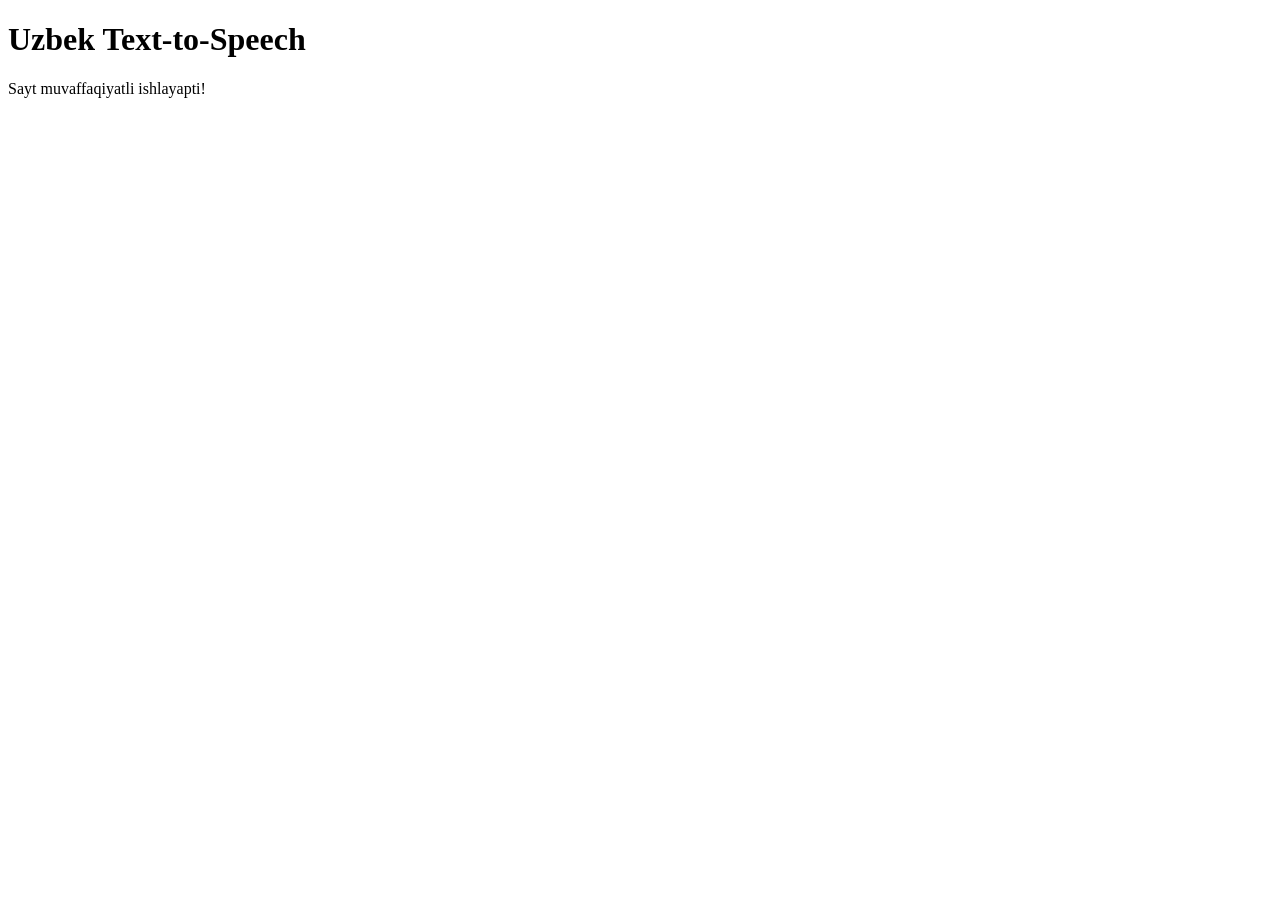
==== index.html @ 60634412 "Create index.html for Uzbek Text-to-Speech" ====
<!DOCTYPE html>
<html lang="uz">
<head>
  <meta charset="UTF-8">
  <meta name="viewport" content="width=device-width, initial-scale=1.0">
  <title>Uzbek TTS</title>
</head>
<body>
  <h1>Uzbek Text-to-Speech</h1>
  <p>Sayt muvaffaqiyatli ishlayapti!</p>
</body>
</html>
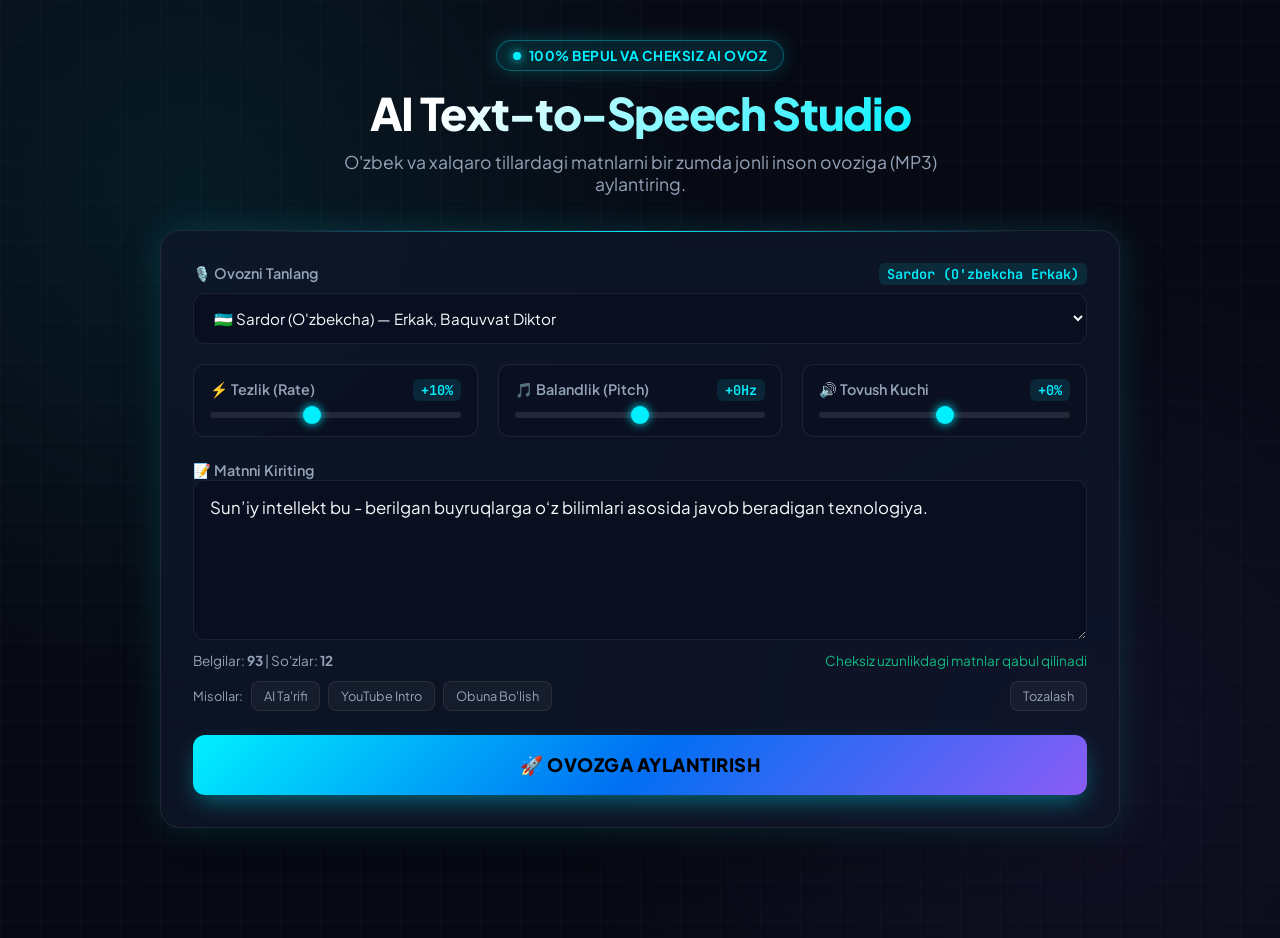
==== commit 6e973729: "Add files via upload" ====
--- a/index.html
+++ b/index.html
@@ -3,10 +3,773 @@
 <head>
   <meta charset="UTF-8">
   <meta name="viewport" content="width=device-width, initial-scale=1.0">
-  <title>Uzbek TTS</title>
+  <title>AI Ovoz Studio — Bepul va Cheksiz Text-to-Speech</title>
+  <link rel="preconnect" href="https://fonts.googleapis.com">
+  <link rel="preconnect" href="https://fonts.gstatic.com" crossorigin>
+  <link href="https://fonts.googleapis.com/css2?family=Plus+Jakarta+Sans:wght@400;500;600;700;800&family=JetBrains+Mono:wght@400;500;600&display=swap" rel="stylesheet">
+  
+  <style>
+    :root {
+      --bg-dark: #070913;
+      --bg-card: rgba(15, 23, 42, 0.75);
+      --bg-card-hover: rgba(30, 41, 59, 0.85);
+      --border-color: rgba(255, 255, 255, 0.08);
+      --border-glow: rgba(0, 240, 255, 0.35);
+      --primary-cyan: #00f0ff;
+      --primary-blue: #0070f3;
+      --accent-violet: #8b5cf6;
+      --accent-gold: #f59e0b;
+      --accent-emerald: #10b981;
+      --text-main: #f8fafc;
+      --text-muted: #94a3b8;
+      --radius-lg: 20px;
+      --radius-md: 12px;
+      --shadow-glow: 0 0 35px rgba(0, 240, 255, 0.15);
+    }
+
+    * {
+      box-sizing: border-box;
+      margin: 0;
+      padding: 0;
+      font-family: 'Plus Jakarta Sans', sans-serif;
+    }
+
+    body {
+      background-color: var(--bg-dark);
+      background-image: 
+        radial-gradient(circle at 15% 20%, rgba(0, 240, 255, 0.08) 0%, transparent 40%),
+        radial-gradient(circle at 85% 80%, rgba(139, 92, 246, 0.08) 0%, transparent 40%),
+        linear-gradient(rgba(255, 255, 255, 0.015) 1px, transparent 1px),
+        linear-gradient(90deg, rgba(255, 255, 255, 0.015) 1px, transparent 1px);
+      background-size: 100% 100%, 100% 100%, 40px 40px, 40px 40px;
+      color: var(--text-main);
+      min-height: 100vh;
+      display: flex;
+      flex-direction: column;
+      align-items: center;
+      padding: 40px 20px 80px;
+    }
+
+    .container {
+      width: 100%;
+      max-width: 960px;
+    }
+
+    /* Header */
+    header {
+      text-align: center;
+      margin-bottom: 35px;
+    }
+
+    .badge-unlimited {
+      display: inline-flex;
+      align-items: center;
+      gap: 8px;
+      padding: 6px 16px;
+      background: rgba(0, 240, 255, 0.1);
+      border: 1px solid rgba(0, 240, 255, 0.3);
+      border-radius: 50px;
+      color: var(--primary-cyan);
+      font-size: 0.85rem;
+      font-weight: 700;
+      letter-spacing: 0.5px;
+      text-transform: uppercase;
+      margin-bottom: 16px;
+      box-shadow: 0 0 20px rgba(0, 240, 255, 0.2);
+    }
+
+    .badge-unlimited span.pulse {
+      width: 8px;
+      height: 8px;
+      background: var(--primary-cyan);
+      border-radius: 50%;
+      box-shadow: 0 0 10px var(--primary-cyan);
+      animation: pulseAnim 1.5s infinite;
+    }
+
+    @keyframes pulseAnim {
+      0%, 100% { opacity: 1; transform: scale(1); }
+      50% { opacity: 0.4; transform: scale(0.8); }
+    }
+
+    h1 {
+      font-size: 2.8rem;
+      font-weight: 800;
+      letter-spacing: -0.03em;
+      line-height: 1.15;
+      margin-bottom: 12px;
+      background: linear-gradient(135deg, #ffffff 30%, var(--primary-cyan) 80%, var(--accent-violet) 100%);
+      -webkit-background-clip: text;
+      -webkit-text-fill-color: transparent;
+    }
+
+    p.subtitle {
+      color: var(--text-muted);
+      font-size: 1.1rem;
+      max-width: 620px;
+      margin: 0 auto;
+    }
+
+    /* Studio Card */
+    .studio-card {
+      background: var(--bg-card);
+      backdrop-filter: blur(20px);
+      -webkit-backdrop-filter: blur(20px);
+      border: 1px solid var(--border-color);
+      border-radius: var(--radius-lg);
+      padding: 32px;
+      box-shadow: var(--shadow-glow), 0 25px 50px -12px rgba(0, 0, 0, 0.5);
+      position: relative;
+      overflow: hidden;
+      margin-bottom: 30px;
+    }
+
+    .studio-card::before {
+      content: '';
+      position: absolute;
+      top: 0;
+      left: 10%;
+      right: 10%;
+      height: 1px;
+      background: linear-gradient(90deg, transparent, var(--primary-cyan), transparent);
+    }
+
+    /* Grid Layout */
+    .controls-grid {
+      display: grid;
+      grid-template-columns: repeat(auto-fit, minmax(280px, 1fr));
+      gap: 20px;
+      margin-bottom: 24px;
+    }
+
+    .form-group {
+      display: flex;
+      flex-direction: column;
+      gap: 8px;
+    }
+
+    label {
+      font-size: 0.9rem;
+      font-weight: 600;
+      color: var(--text-muted);
+      display: flex;
+      justify-content: space-between;
+      align-items: center;
+    }
+
+    label span.val-badge {
+      font-family: 'JetBrains Mono', monospace;
+      color: var(--primary-cyan);
+      font-size: 0.85rem;
+      background: rgba(0, 240, 255, 0.1);
+      padding: 2px 8px;
+      border-radius: 6px;
+    }
+
+    /* Select & Input */
+    select, textarea {
+      width: 100%;
+      background: rgba(10, 16, 32, 0.85);
+      border: 1px solid var(--border-color);
+      border-radius: var(--radius-md);
+      color: var(--text-main);
+      padding: 14px 16px;
+      font-size: 0.95rem;
+      outline: none;
+      transition: all 0.25s ease;
+    }
+
+    select:focus, textarea:focus {
+      border-color: var(--primary-cyan);
+      box-shadow: 0 0 15px rgba(0, 240, 255, 0.25);
+    }
+
+    select option {
+      background: #0f172a;
+      color: #fff;
+    }
+
+    /* Range Sliders */
+    .slider-container {
+      background: rgba(10, 16, 32, 0.6);
+      border: 1px solid var(--border-color);
+      border-radius: var(--radius-md);
+      padding: 14px 16px;
+    }
+
+    input[type="range"] {
+      -webkit-appearance: none;
+      width: 100%;
+      height: 6px;
+      background: rgba(255, 255, 255, 0.1);
+      border-radius: 3px;
+      outline: none;
+      margin: 10px 0 4px;
+    }
+
+    input[type="range"]::-webkit-slider-thumb {
+      -webkit-appearance: none;
+      appearance: none;
+      width: 18px;
+      height: 18px;
+      border-radius: 50%;
+      background: var(--primary-cyan);
+      cursor: pointer;
+      box-shadow: 0 0 10px var(--primary-cyan);
+      transition: transform 0.15s ease;
+    }
+
+    input[type="range"]::-webkit-slider-thumb:hover {
+      transform: scale(1.25);
+    }
+
+    /* Textarea Section */
+    .text-section {
+      margin-bottom: 24px;
+    }
+
+    textarea {
+      min-height: 160px;
+      resize: vertical;
+      line-height: 1.6;
+      font-size: 1.05rem;
+    }
+
+    .text-meta {
+      display: flex;
+      justify-content: space-between;
+      align-items: center;
+      margin-top: 8px;
+      font-size: 0.85rem;
+      color: var(--text-muted);
+    }
+
+    .templates-bar {
+      display: flex;
+      flex-wrap: wrap;
+      gap: 8px;
+      margin-top: 12px;
+    }
+
+    .tpl-btn {
+      background: rgba(255, 255, 255, 0.04);
+      border: 1px solid var(--border-color);
+      color: var(--text-muted);
+      border-radius: 8px;
+      padding: 6px 12px;
+      font-size: 0.8rem;
+      cursor: pointer;
+      transition: all 0.2s ease;
+    }
+
+    .tpl-btn:hover {
+      background: rgba(0, 240, 255, 0.1);
+      color: var(--primary-cyan);
+      border-color: rgba(0, 240, 255, 0.4);
+    }
+
+    /* Action Button */
+    .btn-generate {
+      width: 100%;
+      background: linear-gradient(135deg, var(--primary-cyan) 0%, var(--primary-blue) 50%, var(--accent-violet) 100%);
+      color: #000;
+      font-weight: 800;
+      font-size: 1.15rem;
+      letter-spacing: 0.5px;
+      padding: 18px;
+      border: none;
+      border-radius: var(--radius-md);
+      cursor: pointer;
+      display: flex;
+      justify-content: center;
+      align-items: center;
+      gap: 12px;
+      box-shadow: 0 10px 25px -5px rgba(0, 240, 255, 0.4);
+      transition: all 0.3s cubic-bezier(0.16, 1, 0.3, 1);
+    }
+
+    .btn-generate:hover {
+      transform: translateY(-2px);
+      box-shadow: 0 15px 35px -5px rgba(0, 240, 255, 0.6);
+      filter: brightness(1.1);
+    }
+
+    .btn-generate:disabled {
+      opacity: 0.6;
+      cursor: not-allowed;
+      transform: none;
+    }
+
+    .spinner {
+      width: 22px;
+      height: 22px;
+      border: 3px solid rgba(0, 0, 0, 0.2);
+      border-top-color: #000;
+      border-radius: 50%;
+      animation: spin 0.8s linear infinite;
+      display: none;
+    }
+
+    @keyframes spin {
+      to { transform: rotate(360deg); }
+    }
+
+    /* Result Audio Player */
+    .player-card {
+      display: none;
+      margin-top: 28px;
+      background: rgba(10, 16, 35, 0.95);
+      border: 1px solid var(--primary-cyan);
+      border-radius: var(--radius-md);
+      padding: 24px;
+      box-shadow: 0 0 30px rgba(0, 240, 255, 0.2);
+      animation: fadeIn 0.4s ease forwards;
+    }
+
+    @keyframes fadeIn {
+      from { opacity: 0; transform: translateY(10px); }
+      to { opacity: 1; transform: translateY(0); }
+    }
+
+    .player-header {
+      display: flex;
+      justify-content: space-between;
+      align-items: center;
+      margin-bottom: 16px;
+    }
+
+    .player-title {
+      font-weight: 700;
+      color: var(--primary-cyan);
+      display: flex;
+      align-items: center;
+      gap: 8px;
+    }
+
+    .wave-bars {
+      display: flex;
+      align-items: center;
+      gap: 3px;
+      height: 18px;
+    }
+
+    .wave-bars span {
+      width: 3px;
+      height: 100%;
+      background: var(--primary-cyan);
+      border-radius: 2px;
+      animation: wave 1s infinite ease-in-out alternate;
+    }
+
+    .wave-bars span:nth-child(2) { animation-delay: 0.2s; }
+    .wave-bars span:nth-child(3) { animation-delay: 0.4s; }
+    .wave-bars span:nth-child(4) { animation-delay: 0.6s; }
+
+    @keyframes wave {
+      0% { height: 20%; }
+      100% { height: 100%; }
+    }
+
+    audio {
+      width: 100%;
+      margin-bottom: 16px;
+      border-radius: 8px;
+    }
+
+    .player-actions {
+      display: flex;
+      gap: 12px;
+    }
+
+    .btn-download {
+      flex: 1;
+      background: rgba(0, 240, 255, 0.15);
+      color: var(--primary-cyan);
+      border: 1px solid var(--primary-cyan);
+      border-radius: 10px;
+      padding: 12px;
+      font-weight: 700;
+      font-size: 0.95rem;
+      cursor: pointer;
+      display: flex;
+      justify-content: center;
+      align-items: center;
+      gap: 8px;
+      text-decoration: none;
+      transition: all 0.2s ease;
+    }
+
+    .btn-download:hover {
+      background: var(--primary-cyan);
+      color: #000;
+      box-shadow: 0 0 20px rgba(0, 240, 255, 0.4);
+    }
+
+    /* History section */
+    .history-card {
+      margin-top: 30px;
+    }
+
+    .history-title {
+      font-size: 1.2rem;
+      font-weight: 700;
+      margin-bottom: 16px;
+      color: var(--text-main);
+      display: flex;
+      align-items: center;
+      gap: 8px;
+    }
+
+    .history-list {
+      display: flex;
+      flex-direction: column;
+      gap: 10px;
+    }
+
+    .history-item {
+      background: rgba(15, 23, 42, 0.6);
+      border: 1px solid var(--border-color);
+      border-radius: 10px;
+      padding: 12px 16px;
+      display: flex;
+      justify-content: space-between;
+      align-items: center;
+      font-size: 0.9rem;
+    }
+
+    .history-text {
+      max-width: 65%;
+      white-space: nowrap;
+      overflow: hidden;
+      text-overflow: ellipsis;
+      color: var(--text-muted);
+    }
+
+    .history-voice {
+      font-size: 0.8rem;
+      color: var(--primary-cyan);
+      font-family: 'JetBrains Mono', monospace;
+    }
+
+    /* Toast */
+    .toast {
+      position: fixed;
+      bottom: 24px;
+      right: 24px;
+      background: #1e293b;
+      color: #fff;
+      padding: 14px 20px;
+      border-radius: 10px;
+      border-left: 4px solid var(--primary-cyan);
+      box-shadow: 0 10px 30px rgba(0, 0, 0, 0.5);
+      font-size: 0.95rem;
+      display: none;
+      z-index: 9999;
+      animation: slideIn 0.3s ease;
+    }
+
+    @keyframes slideIn {
+      from { transform: translateX(100%); opacity: 0; }
+      to { transform: translateX(0); opacity: 1; }
+    }
+  </style>
 </head>
 <body>
-  <h1>Uzbek Text-to-Speech</h1>
-  <p>Sayt muvaffaqiyatli ishlayapti!</p>
+
+  <div class="container">
+    <header>
+      <div class="badge-unlimited">
+        <span class="pulse"></span> 100% Bepul va Cheksiz AI Ovoz
+      </div>
+      <h1>AI Text-to-Speech Studio</h1>
+      <p class="subtitle">O'zbek va xalqaro tillardagi matnlarni bir zumda jonli inson ovoziga (MP3) aylantiring.</p>
+    </header>
+
+    <main class="studio-card">
+      <div class="controls-grid">
+        <!-- Voice Selection -->
+        <div class="form-group" style="grid-column: 1 / -1;">
+          <label for="voiceSelect">
+            <span>🎙️ Ovozni Tanlang</span>
+            <span class="val-badge" id="voiceDesc">Sardor (O'zbekcha Erkak)</span>
+          </label>
+          <select id="voiceSelect">
+            <option value="uz-UZ-SardorNeural" selected>🇺🇿 Sardor (O'zbekcha) — Erkak, Baquvvat Diktor</option>
+            <option value="uz-UZ-MadinaNeural">🇺🇿 Madina (O'zbekcha) — Ayol, Muloyim va Tabiiy</option>
+            <option value="tr-TR-AhmetNeural">🇹🇷 Ahmet (Turkcha) — Erkak</option>
+            <option value="tr-TR-EmelNeural">🇹🇷 Emel (Turkcha) — Ayol</option>
+            <option value="ru-RU-DmitryNeural">🇷🇺 Dmitry (Ruscha) — Erkak Diktor</option>
+            <option value="ru-RU-SvetlanaNeural">🇷🇺 Svetlana (Ruscha) — Ayol</option>
+            <option value="en-US-GuyNeural">🇺🇸 Guy (Inglizcha US) — Erkak</option>
+            <option value="en-US-JennyNeural">🇺🇸 Jenny (Inglizcha US) — Ayol</option>
+            <option value="en-GB-RyanNeural">🇬🇧 Ryan (Inglizcha UK) — Erkak</option>
+            <option value="ar-SA-HamedNeural">🇸🇦 Hamed (Arabcha) — Erkak</option>
+          </select>
+        </div>
+
+        <!-- Speed Slider -->
+        <div class="form-group">
+          <div class="slider-container">
+            <label for="speedRange">
+              <span>⚡ Tezlik (Rate)</span>
+              <span class="val-badge" id="speedVal">+10%</span>
+            </label>
+            <input type="range" id="speedRange" min="-50" max="100" value="10" step="5">
+          </div>
+        </div>
+
+        <!-- Pitch Slider -->
+        <div class="form-group">
+          <div class="slider-container">
+            <label for="pitchRange">
+              <span>🎵 Balandlik (Pitch)</span>
+              <span class="val-badge" id="pitchVal">+0Hz</span>
+            </label>
+            <input type="range" id="pitchRange" min="-50" max="50" value="0" step="2">
+          </div>
+        </div>
+
+        <!-- Volume Slider -->
+        <div class="form-group">
+          <div class="slider-container">
+            <label for="volRange">
+              <span>🔊 Tovush Kuchi</span>
+              <span class="val-badge" id="volVal">+0%</span>
+            </label>
+            <input type="range" id="volRange" min="-50" max="50" value="0" step="5">
+          </div>
+        </div>
+      </div>
+
+      <!-- Text Input Section -->
+      <div class="text-section">
+        <label for="textInput">
+          <span>📝 Matnni Kiriting</span>
+        </label>
+        <textarea id="textInput" placeholder="Ovozga aylantirmoqchi bo'lgan matningizni bu yerga yozing yoki nusxalang..."></textarea>
+        
+        <div class="text-meta">
+          <span>Belgilar: <strong id="charCount">0</strong> | So'zlar: <strong id="wordCount">0</strong></span>
+          <span style="color: var(--accent-emerald);">Cheksiz uzunlikdagi matnlar qabul qilinadi</span>
+        </div>
+
+        <!-- Quick Templates -->
+        <div class="templates-bar">
+          <span style="font-size: 0.8rem; color: var(--text-muted); align-self: center;">Misollar:</span>
+          <button class="tpl-btn" data-text="Sun’iy intellekt bu - berilgan buyruqlarga o‘z bilimlari asosida javob beradigan zamonaviy texnologiya.">AI Ta'rifi</button>
+          <button class="tpl-btn" data-text="Assalomu alaykum! YouTube kanalimizga xush kelibsiz. Bugungi videoda eng qiziqarli yangiliklar bilan tanishamiz.">YouTube Intro</button>
+          <button class="tpl-btn" data-text="Agar video sizga yoqqan bo'lsa, layk bosing va yangi ma'lumotlar uchun kanalimizga obuna bo'lishni unutmang!">Obuna Bo'lish</button>
+          <button class="tpl-btn" id="btnClear" style="color: var(--text-muted); margin-left: auto;">Tozalash</button>
+        </div>
+      </div>
+
+      <!-- Generate Button -->
+      <button class="btn-generate" id="btnGenerate">
+        <span class="spinner" id="loadingSpinner"></span>
+        <span id="btnText">🚀 OVOZGA AYLANTIRISH</span>
+      </button>
+
+      <!-- Result Player Card -->
+      <div class="player-card" id="playerCard">
+        <div class="player-header">
+          <div class="player-title">
+            <span>🔊 Tayyor Ovoz Natijasi</span>
+            <div class="wave-bars">
+              <span></span><span></span><span></span><span></span>
+            </div>
+          </div>
+          <span id="audioSizeBadge" style="font-size: 0.85rem; color: var(--text-muted);">MP3 Audio</span>
+        </div>
+
+        <audio id="audioPlayer" controls></audio>
+
+        <div class="player-actions">
+          <a id="btnDownload" class="btn-download" download="ovoz_ai.mp3">
+            <span>💾 MP3 Faylni Yuklab Olish</span>
+          </a>
+        </div>
+      </div>
+    </main>
+
+    <!-- Recent History -->
+    <section class="history-card" id="historySection" style="display: none;">
+      <h3 class="history-title">🕒 Oxirgi Ovozlar Tarixi</h3>
+      <div class="history-list" id="historyList"></div>
+    </section>
+  </div>
+
+  <div class="toast" id="toast"></div>
+
+  <script>
+    // State Elements
+    const voiceSelect = document.getElementById('voiceSelect');
+    const speedRange = document.getElementById('speedRange');
+    const speedVal = document.getElementById('speedVal');
+    const pitchRange = document.getElementById('pitchRange');
+    const pitchVal = document.getElementById('pitchVal');
+    const volRange = document.getElementById('volRange');
+    const volVal = document.getElementById('volVal');
+    
+    const textInput = document.getElementById('textInput');
+    const charCount = document.getElementById('charCount');
+    const wordCount = document.getElementById('wordCount');
+    
+    const btnGenerate = document.getElementById('btnGenerate');
+    const btnText = document.getElementById('btnText');
+    const loadingSpinner = document.getElementById('loadingSpinner');
+    
+    const playerCard = document.getElementById('playerCard');
+    const audioPlayer = document.getElementById('audioPlayer');
+    const btnDownload = document.getElementById('btnDownload');
+    const audioSizeBadge = document.getElementById('audioSizeBadge');
+    
+    const historySection = document.getElementById('historySection');
+    const historyList = document.getElementById('historyList');
+    const toast = document.getElementById('toast');
+
+    // API Base URL (Relative for Flask server)
+    const API_BASE = window.location.origin.includes('http') ? '' : 'http://localhost:5000';
+
+    // Update Sliders Display
+    speedRange.addEventListener('input', (e) => {
+      const val = parseInt(e.target.value);
+      speedVal.textContent = (val >= 0 ? `+${val}` : val) + '%';
+    });
+
+    pitchRange.addEventListener('input', (e) => {
+      const val = parseInt(e.target.value);
+      pitchVal.textContent = (val >= 0 ? `+${val}` : val) + 'Hz';
+    });
+
+    volRange.addEventListener('input', (e) => {
+      const val = parseInt(e.target.value);
+      volVal.textContent = (val >= 0 ? `+${val}` : val) + '%';
+    });
+
+    // Character Counter
+    textInput.addEventListener('input', () => {
+      const txt = textInput.value;
+      charCount.textContent = txt.length;
+      wordCount.textContent = txt.trim() ? txt.trim().split(/\s+/).length : 0;
+    });
+
+    // Templates
+    document.querySelectorAll('.tpl-btn[data-text]').forEach(btn => {
+      btn.addEventListener('click', () => {
+        textInput.value = btn.getAttribute('data-text');
+        textInput.dispatchEvent(new Event('input'));
+        showToast('Namuna matn joylandi ✨');
+      });
+    });
+
+    document.getElementById('btnClear').addEventListener('click', () => {
+      textInput.value = '';
+      textInput.dispatchEvent(new Event('input'));
+      playerCard.style.display = 'none';
+    });
+
+    // Toast Alert
+    function showToast(msg) {
+      toast.textContent = msg;
+      toast.style.display = 'block';
+      setTimeout(() => {
+        toast.style.display = 'none';
+      }, 3500);
+    }
+
+    // Generate Audio
+    btnGenerate.addEventListener('click', async () => {
+      const text = textInput.value.trim();
+      if (!text) {
+        showToast('Iltimos, avval matn kiriting!');
+        textInput.focus();
+        return;
+      }
+
+      // UI Loading state
+      btnGenerate.disabled = true;
+      btnText.textContent = 'OVOZ YARATILMOQDA...';
+      loadingSpinner.style.display = 'block';
+
+      try {
+        const payload = {
+          text: text,
+          voice: voiceSelect.value,
+          rate: speedVal.textContent,
+          pitch: pitchVal.textContent,
+          volume: volVal.textContent
+        };
+
+        const response = await fetch(`${API_BASE}/api/tts`, {
+          method: 'POST',
+          headers: { 'Content-Type': 'application/json' },
+          body: JSON.stringify(payload)
+        });
+
+        if (!response.ok) {
+          const errData = await response.json();
+          throw new Error(errData.message || 'Xatolik yuz berdi');
+        }
+
+        const audioBlob = await response.blob();
+        const audioUrl = URL.createObjectURL(audioBlob);
+
+        // Update audio player
+        audioPlayer.src = audioUrl;
+        audioPlayer.play();
+
+        // Download link
+        const fileName = `ovoz_${voiceSelect.value.split('-')[2] || 'ai'}_${Date.now()}.mp3`;
+        btnDownload.href = audioUrl;
+        btnDownload.download = fileName;
+
+        const sizeKb = Math.round(audioBlob.size / 1024);
+        audioSizeBadge.textContent = `${sizeKb} KB • MP3`;
+
+        playerCard.style.display = 'block';
+        playerCard.scrollIntoView({ behavior: 'smooth', block: 'nearest' });
+
+        saveToHistory(text, voiceSelect.options[voiceSelect.selectedIndex].text, audioUrl, fileName);
+        showToast('Ovoz muvaffaqiyatli tayyorlandi! 🎉');
+      } catch (err) {
+        console.error(err);
+        showToast(`Xatolik: ${err.message}`);
+      } finally {
+        btnGenerate.disabled = false;
+        btnText.textContent = '🚀 OVOZGA AYLANTIRISH';
+        loadingSpinner.style.display = 'none';
+      }
+    });
+
+    // Save to Local History
+    let history = [];
+    function saveToHistory(text, voiceName, url, fileName) {
+      history.unshift({ text, voiceName, url, fileName, time: new Date().toLocaleTimeString() });
+      if (history.length > 5) history.pop();
+      renderHistory();
+    }
+
+    function renderHistory() {
+      if (history.length === 0) return;
+      historySection.style.display = 'block';
+      historyList.innerHTML = '';
+      history.forEach((item) => {
+        const div = document.createElement('div');
+        div.className = 'history-item';
+        div.innerHTML = `
+          <div class="history-text">"${item.text}"</div>
+          <div style="display:flex; align-items:center; gap:12px;">
+            <span class="history-voice">${item.time}</span>
+            <a href="${item.url}" download="${item.fileName}" style="color:var(--primary-cyan); text-decoration:none; font-weight:600;">📥 Yuklab olish</a>
+          </div>
+        `;
+        historyList.appendChild(div);
+      });
+    }
+
+    // Default template text
+    textInput.value = "Sun’iy intellekt bu - berilgan buyruqlarga o‘z bilimlari asosida javob beradigan texnologiya.";
+    textInput.dispatchEvent(new Event('input'));
+  </script>
 </body>
 </html>
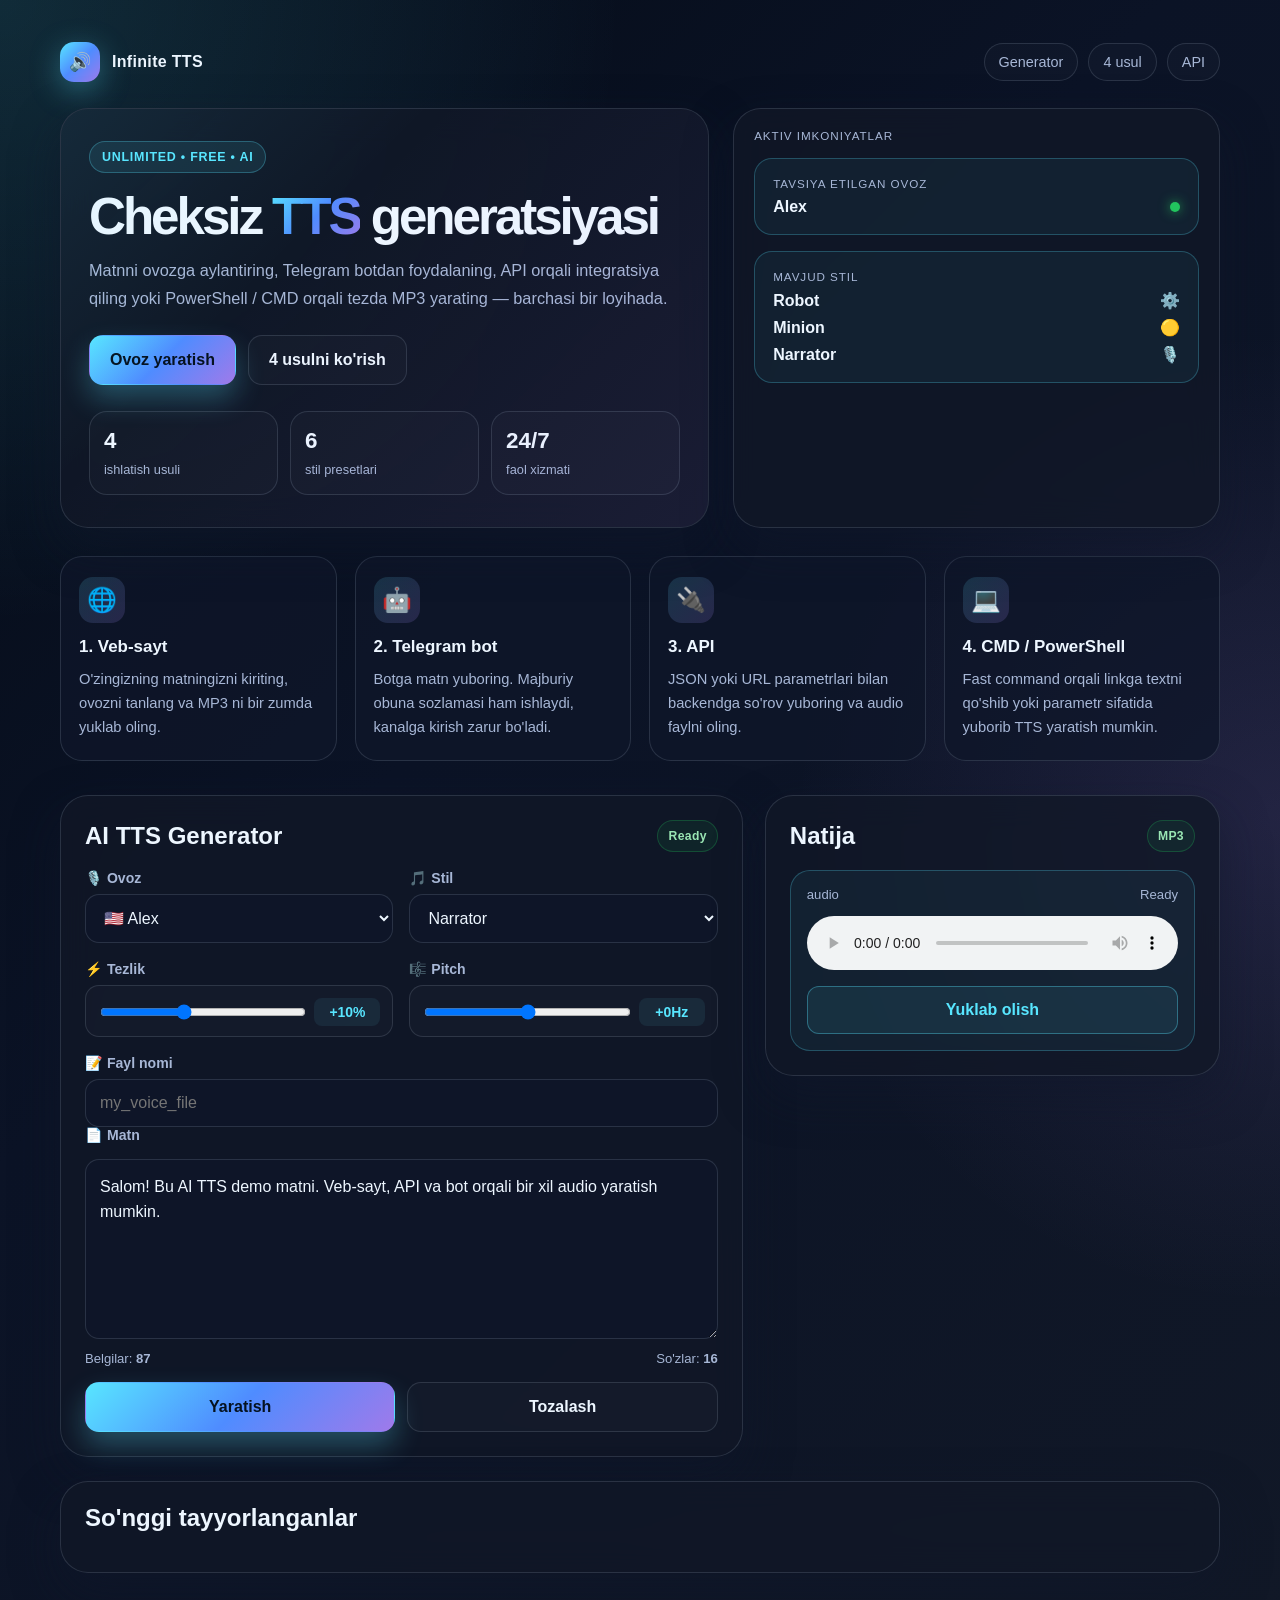
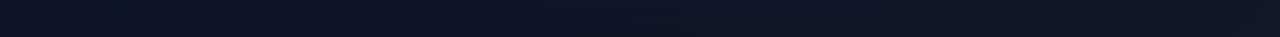
==== commit af89ae5f: "Modernize the site landing page for a premium mobile-friendly TTS experience and keep the four-use-c" ====
--- a/index.html
+++ b/index.html
@@ -1,775 +1,833 @@
 <!DOCTYPE html>
 <html lang="uz">
 <head>
-  <meta charset="UTF-8">
-  <meta name="viewport" content="width=device-width, initial-scale=1.0">
-  <title>AI Ovoz Studio — Bepul va Cheksiz Text-to-Speech</title>
-  <link rel="preconnect" href="https://fonts.googleapis.com">
-  <link rel="preconnect" href="https://fonts.gstatic.com" crossorigin>
-  <link href="https://fonts.googleapis.com/css2?family=Plus+Jakarta+Sans:wght@400;500;600;700;800&family=JetBrains+Mono:wght@400;500;600&display=swap" rel="stylesheet">
-  
+  <meta charset="UTF-8" />
+  <meta name="viewport" content="width=device-width, initial-scale=1.0" />
+  <title>Infinite AI TTS Studio</title>
   <style>
     :root {
-      --bg-dark: #070913;
-      --bg-card: rgba(15, 23, 42, 0.75);
-      --bg-card-hover: rgba(30, 41, 59, 0.85);
-      --border-color: rgba(255, 255, 255, 0.08);
-      --border-glow: rgba(0, 240, 255, 0.35);
-      --primary-cyan: #00f0ff;
-      --primary-blue: #0070f3;
-      --accent-violet: #8b5cf6;
-      --accent-gold: #f59e0b;
-      --accent-emerald: #10b981;
-      --text-main: #f8fafc;
-      --text-muted: #94a3b8;
-      --radius-lg: 20px;
-      --radius-md: 12px;
-      --shadow-glow: 0 0 35px rgba(0, 240, 255, 0.15);
-    }
-
-    * {
-      box-sizing: border-box;
+      --bg: #07111f;
+      --panel: rgba(17, 24, 39, 0.78);
+      --panel-strong: rgba(15, 23, 42, 0.92);
+      --panel-soft: rgba(148, 163, 184, 0.08);
+      --stroke: rgba(148, 163, 184, 0.2);
+      --text: #edf6ff;
+      --muted: #a7b7d6;
+      --cyan: #58e6ff;
+      --blue: #4f8cff;
+      --violet: #9f7aea;
+      --green: #22c55e;
+      --amber: #fbbf24;
+      --shadow: 0 20px 45px rgba(15, 23, 42, 0.52);
+    }
+
+    * { box-sizing: border-box; }
+    html { scroll-behavior: smooth; }
+    body {
       margin: 0;
-      padding: 0;
-      font-family: 'Plus Jakarta Sans', sans-serif;
-    }
-
-    body {
-      background-color: var(--bg-dark);
-      background-image: 
-        radial-gradient(circle at 15% 20%, rgba(0, 240, 255, 0.08) 0%, transparent 40%),
-        radial-gradient(circle at 85% 80%, rgba(139, 92, 246, 0.08) 0%, transparent 40%),
-        linear-gradient(rgba(255, 255, 255, 0.015) 1px, transparent 1px),
-        linear-gradient(90deg, rgba(255, 255, 255, 0.015) 1px, transparent 1px);
-      background-size: 100% 100%, 100% 100%, 40px 40px, 40px 40px;
-      color: var(--text-main);
+      font-family: Inter, Arial, sans-serif;
+      background:
+        radial-gradient(circle at top left, rgba(88, 230, 255, 0.15), transparent 30%),
+        radial-gradient(circle at right center, rgba(159, 122, 234, 0.14), transparent 32%),
+        linear-gradient(135deg, #040b16, #0b1326 40%, #111827 100%);
+      color: var(--text);
       min-height: 100vh;
-      display: flex;
-      flex-direction: column;
-      align-items: center;
-      padding: 40px 20px 80px;
-    }
+    }
+
+    a { color: inherit; text-decoration: none; }
+    button, select, textarea, input { font: inherit; }
 
     .container {
-      width: 100%;
-      max-width: 960px;
-    }
-
-    /* Header */
-    header {
-      text-align: center;
-      margin-bottom: 35px;
-    }
-
-    .badge-unlimited {
+      max-width: 1200px;
+      margin: 0 auto;
+      padding: 24px 20px 64px;
+    }
+
+    .topbar {
+      display: flex;
+      justify-content: space-between;
+      align-items: center;
+      gap: 16px;
+      padding: 18px 0 26px;
+    }
+
+    .brand {
       display: inline-flex;
       align-items: center;
-      gap: 8px;
-      padding: 6px 16px;
-      background: rgba(0, 240, 255, 0.1);
-      border: 1px solid rgba(0, 240, 255, 0.3);
-      border-radius: 50px;
-      color: var(--primary-cyan);
-      font-size: 0.85rem;
-      font-weight: 700;
-      letter-spacing: 0.5px;
-      text-transform: uppercase;
-      margin-bottom: 16px;
-      box-shadow: 0 0 20px rgba(0, 240, 255, 0.2);
-    }
-
-    .badge-unlimited span.pulse {
-      width: 8px;
-      height: 8px;
-      background: var(--primary-cyan);
-      border-radius: 50%;
-      box-shadow: 0 0 10px var(--primary-cyan);
-      animation: pulseAnim 1.5s infinite;
-    }
-
-    @keyframes pulseAnim {
-      0%, 100% { opacity: 1; transform: scale(1); }
-      50% { opacity: 0.4; transform: scale(0.8); }
-    }
-
-    h1 {
-      font-size: 2.8rem;
+      gap: 12px;
       font-weight: 800;
-      letter-spacing: -0.03em;
-      line-height: 1.15;
-      margin-bottom: 12px;
-      background: linear-gradient(135deg, #ffffff 30%, var(--primary-cyan) 80%, var(--accent-violet) 100%);
-      -webkit-background-clip: text;
-      -webkit-text-fill-color: transparent;
-    }
-
-    p.subtitle {
-      color: var(--text-muted);
-      font-size: 1.1rem;
-      max-width: 620px;
-      margin: 0 auto;
-    }
-
-    /* Studio Card */
-    .studio-card {
-      background: var(--bg-card);
-      backdrop-filter: blur(20px);
-      -webkit-backdrop-filter: blur(20px);
-      border: 1px solid var(--border-color);
-      border-radius: var(--radius-lg);
-      padding: 32px;
-      box-shadow: var(--shadow-glow), 0 25px 50px -12px rgba(0, 0, 0, 0.5);
+      letter-spacing: 0.02em;
+    }
+
+    .brand-mark {
+      width: 40px;
+      height: 40px;
+      border-radius: 14px;
+      background: linear-gradient(135deg, var(--cyan), var(--blue), var(--violet));
+      display: grid;
+      place-items: center;
+      box-shadow: 0 8px 30px rgba(88, 230, 255, 0.35);
+    }
+
+    .brand-mark::before {
+      content: "🔊";
+      font-size: 18px;
+    }
+
+    .nav {
+      display: flex;
+      gap: 10px;
+      flex-wrap: wrap;
+      justify-content: flex-end;
+    }
+
+    .nav a {
+      padding: 10px 14px;
+      border-radius: 999px;
+      border: 1px solid var(--stroke);
+      background: rgba(255,255,255,0.02);
+      color: var(--muted);
+      font-size: 0.9rem;
+    }
+
+    .hero {
+      display: grid;
+      grid-template-columns: 1.2fr 0.9fr;
+      gap: 24px;
+      align-items: stretch;
+      margin-bottom: 28px;
+    }
+
+    .hero-card, .panel {
+      background: var(--panel);
+      border: 1px solid var(--stroke);
+      border-radius: 28px;
+      box-shadow: var(--shadow);
+      backdrop-filter: blur(16px);
+      -webkit-backdrop-filter: blur(16px);
+    }
+
+    .hero-card {
+      padding: 32px 28px;
       position: relative;
       overflow: hidden;
-      margin-bottom: 30px;
-    }
-
-    .studio-card::before {
-      content: '';
+    }
+
+    .hero-card::before {
+      content: "";
       position: absolute;
-      top: 0;
-      left: 10%;
-      right: 10%;
-      height: 1px;
-      background: linear-gradient(90deg, transparent, var(--primary-cyan), transparent);
-    }
-
-    /* Grid Layout */
+      inset: 0;
+      background: linear-gradient(135deg, rgba(88, 230, 255, 0.08), transparent 35%, rgba(159, 122, 234, 0.08));
+      pointer-events: none;
+    }
+
+    .eyebrow {
+      display: inline-flex;
+      align-items: center;
+      gap: 8px;
+      background: rgba(88, 230, 255, 0.09);
+      border: 1px solid rgba(88, 230, 255, 0.28);
+      color: var(--cyan);
+      padding: 8px 12px;
+      border-radius: 999px;
+      font-weight: 700;
+      font-size: 0.78rem;
+      letter-spacing: 0.06em;
+      text-transform: uppercase;
+    }
+
+    h1 {
+      margin: 18px 0 14px;
+      font-size: clamp(2.3rem, 4vw, 4.5rem);
+      line-height: 1.02;
+      letter-spacing: -0.06em;
+      max-width: 620px;
+    }
+
+    h1 .gradient {
+      background: linear-gradient(135deg, var(--cyan), var(--blue), var(--violet));
+      -webkit-background-clip: text;
+      background-clip: text;
+      color: transparent;
+    }
+
+    .subtitle {
+      max-width: 620px;
+      font-size: 1.02rem;
+      line-height: 1.7;
+      color: var(--muted);
+      margin: 0 0 22px;
+    }
+
+    .cta-row {
+      display: flex;
+      flex-wrap: wrap;
+      gap: 12px;
+      margin-top: 18px;
+    }
+
+    .btn {
+      display: inline-flex;
+      align-items: center;
+      justify-content: center;
+      gap: 10px;
+      min-height: 50px;
+      padding: 0 20px;
+      border-radius: 14px;
+      border: 1px solid transparent;
+      font-weight: 700;
+      transition: transform 0.2s ease, box-shadow 0.2s ease;
+      cursor: pointer;
+    }
+
+    .btn:hover { transform: translateY(-1px); }
+
+    .btn.primary {
+      background: linear-gradient(135deg, var(--cyan), var(--blue), var(--violet));
+      color: #051220;
+      box-shadow: 0 14px 28px rgba(88, 230, 255, 0.28);
+    }
+
+    .btn.secondary {
+      background: rgba(255,255,255,0.02);
+      color: var(--text);
+      border-color: var(--stroke);
+    }
+
+    .stats {
+      display: grid;
+      grid-template-columns: repeat(3, minmax(120px, 1fr));
+      gap: 12px;
+      margin-top: 26px;
+    }
+
+    .stat {
+      background: rgba(255,255,255,0.02);
+      border: 1px solid var(--stroke);
+      border-radius: 18px;
+      padding: 16px 14px;
+    }
+
+    .stat strong {
+      display: block;
+      font-size: 1.4rem;
+      margin-bottom: 6px;
+    }
+
+    .stat span {
+      color: var(--muted);
+      font-size: 0.8rem;
+    }
+
+    .side-panel {
+      padding: 20px;
+      display: flex;
+      flex-direction: column;
+      gap: 16px;
+    }
+
+    .mini-label {
+      color: var(--muted);
+      font-size: 0.73rem;
+      letter-spacing: 0.08em;
+      text-transform: uppercase;
+    }
+
+    .voice-preview {
+      background: rgba(88, 230, 255, 0.05);
+      border: 1px solid rgba(88, 230, 255, 0.25);
+      border-radius: 18px;
+      padding: 18px;
+    }
+
+    .voice-row {
+      display: flex;
+      justify-content: space-between;
+      align-items: center;
+      gap: 12px;
+      margin-top: 8px;
+      color: var(--text);
+      font-weight: 600;
+    }
+
+    .dot {
+      width: 10px;
+      height: 10px;
+      background: var(--green);
+      border-radius: 50%;
+      box-shadow: 0 0 12px rgba(34, 197, 94, 0.8);
+    }
+
+    .usage-grid {
+      display: grid;
+      grid-template-columns: repeat(4, minmax(200px, 1fr));
+      gap: 18px;
+      margin: 12px 0 34px;
+    }
+
+    .usage-card {
+      background: rgba(15, 23, 42, 0.78);
+      border: 1px solid var(--stroke);
+      border-radius: 22px;
+      padding: 20px 18px;
+      min-height: 180px;
+    }
+
+    .usage-icon {
+      width: 46px;
+      height: 46px;
+      display: grid;
+      place-items: center;
+      border-radius: 14px;
+      background: linear-gradient(135deg, rgba(88, 230, 255, 0.15), rgba(159, 122, 234, 0.18));
+      font-size: 1.5rem;
+      margin-bottom: 14px;
+    }
+
+    .usage-card h3 {
+      margin: 0 0 10px;
+      font-size: 1.06rem;
+    }
+
+    .usage-card p {
+      margin: 0;
+      line-height: 1.65;
+      color: var(--muted);
+      font-size: 0.92rem;
+    }
+
+    .generator-shell {
+      display: grid;
+      grid-template-columns: 1.2fr 0.8fr;
+      gap: 22px;
+      align-items: start;
+    }
+
+    .generator-panel {
+      padding: 24px;
+    }
+
+    .panel-title {
+      display: flex;
+      justify-content: space-between;
+      align-items: center;
+      gap: 12px;
+      margin-bottom: 18px;
+    }
+
+    .panel-title h2 {
+      margin: 0;
+      font-size: 1.5rem;
+    }
+
+    .pill {
+      border-radius: 999px;
+      border: 1px solid rgba(34, 197, 94, 0.25);
+      background: rgba(34, 197, 94, 0.08);
+      color: #9ae6b4;
+      padding: 8px 10px;
+      font-size: 0.76rem;
+      font-weight: 700;
+      letter-spacing: 0.03em;
+    }
+
     .controls-grid {
       display: grid;
-      grid-template-columns: repeat(auto-fit, minmax(280px, 1fr));
-      gap: 20px;
-      margin-bottom: 24px;
-    }
-
-    .form-group {
+      grid-template-columns: repeat(2, minmax(200px, 1fr));
+      gap: 16px;
+      margin-bottom: 18px;
+    }
+
+    .field {
       display: flex;
       flex-direction: column;
       gap: 8px;
     }
 
-    label {
-      font-size: 0.9rem;
+    .field label {
+      color: var(--muted);
+      font-size: 0.88rem;
       font-weight: 600;
-      color: var(--text-muted);
-      display: flex;
-      justify-content: space-between;
-      align-items: center;
-    }
-
-    label span.val-badge {
-      font-family: 'JetBrains Mono', monospace;
-      color: var(--primary-cyan);
-      font-size: 0.85rem;
-      background: rgba(0, 240, 255, 0.1);
-      padding: 2px 8px;
-      border-radius: 6px;
-    }
-
-    /* Select & Input */
-    select, textarea {
+    }
+
+    select, textarea, input {
       width: 100%;
-      background: rgba(10, 16, 32, 0.85);
-      border: 1px solid var(--border-color);
-      border-radius: var(--radius-md);
-      color: var(--text-main);
-      padding: 14px 16px;
-      font-size: 0.95rem;
+      background: rgba(15, 23, 42, 0.9);
+      color: var(--text);
+      border: 1px solid var(--stroke);
+      border-radius: 14px;
+      padding: 14px 14px;
       outline: none;
-      transition: all 0.25s ease;
-    }
-
-    select:focus, textarea:focus {
-      border-color: var(--primary-cyan);
-      box-shadow: 0 0 15px rgba(0, 240, 255, 0.25);
-    }
-
-    select option {
-      background: #0f172a;
-      color: #fff;
-    }
-
-    /* Range Sliders */
-    .slider-container {
-      background: rgba(10, 16, 32, 0.6);
-      border: 1px solid var(--border-color);
-      border-radius: var(--radius-md);
-      padding: 14px 16px;
-    }
-
-    input[type="range"] {
-      -webkit-appearance: none;
-      width: 100%;
-      height: 6px;
-      background: rgba(255, 255, 255, 0.1);
-      border-radius: 3px;
-      outline: none;
-      margin: 10px 0 4px;
-    }
-
-    input[type="range"]::-webkit-slider-thumb {
-      -webkit-appearance: none;
-      appearance: none;
-      width: 18px;
-      height: 18px;
-      border-radius: 50%;
-      background: var(--primary-cyan);
-      cursor: pointer;
-      box-shadow: 0 0 10px var(--primary-cyan);
-      transition: transform 0.15s ease;
-    }
-
-    input[type="range"]::-webkit-slider-thumb:hover {
-      transform: scale(1.25);
-    }
-
-    /* Textarea Section */
-    .text-section {
-      margin-bottom: 24px;
+      transition: border-color 0.2s ease, box-shadow 0.2s ease;
     }
 
     textarea {
-      min-height: 160px;
+      min-height: 180px;
       resize: vertical;
       line-height: 1.6;
-      font-size: 1.05rem;
-    }
-
-    .text-meta {
+      margin: 8px 0 10px;
+    }
+
+    select:focus, textarea:focus, input:focus {
+      border-color: rgba(88, 230, 255, 0.6);
+      box-shadow: 0 0 0 3px rgba(88, 230, 255, 0.12);
+    }
+
+    .meta-row {
       display: flex;
       justify-content: space-between;
-      align-items: center;
-      margin-top: 8px;
-      font-size: 0.85rem;
-      color: var(--text-muted);
-    }
-
-    .templates-bar {
-      display: flex;
+      gap: 14px;
+      color: var(--muted);
+      font-size: 0.82rem;
+      margin: 2px 0 14px;
+    }
+
+    .slider-wrap {
+      display: grid;
+      grid-template-columns: 1fr auto;
+      gap: 10px;
+      align-items: center;
+      background: rgba(255,255,255,0.02);
+      border: 1px solid var(--stroke);
+      border-radius: 14px;
+      padding: 12px 12px 10px;
+    }
+
+    .slider-wrap input[type="range"] {
+      width: 100%;
+      background: transparent;
+      padding: 0;
+      border: none;
+    }
+
+    .slider-value {
+      min-width: 66px;
+      text-align: center;
+      font-weight: 700;
+      color: var(--cyan);
+      font-size: 0.87rem;
+      border-radius: 8px;
+      padding: 6px 8px;
+      background: rgba(88, 230, 255, 0.08);
+    }
+
+    .action-row {
+      display: flex;
+      gap: 12px;
+      margin-top: 16px;
       flex-wrap: wrap;
-      gap: 8px;
-      margin-top: 12px;
-    }
-
-    .tpl-btn {
-      background: rgba(255, 255, 255, 0.04);
-      border: 1px solid var(--border-color);
-      color: var(--text-muted);
-      border-radius: 8px;
-      padding: 6px 12px;
-      font-size: 0.8rem;
-      cursor: pointer;
-      transition: all 0.2s ease;
-    }
-
-    .tpl-btn:hover {
-      background: rgba(0, 240, 255, 0.1);
-      color: var(--primary-cyan);
-      border-color: rgba(0, 240, 255, 0.4);
-    }
-
-    /* Action Button */
-    .btn-generate {
-      width: 100%;
-      background: linear-gradient(135deg, var(--primary-cyan) 0%, var(--primary-blue) 50%, var(--accent-violet) 100%);
-      color: #000;
-      font-weight: 800;
-      font-size: 1.15rem;
-      letter-spacing: 0.5px;
-      padding: 18px;
-      border: none;
-      border-radius: var(--radius-md);
-      cursor: pointer;
-      display: flex;
-      justify-content: center;
-      align-items: center;
-      gap: 12px;
-      box-shadow: 0 10px 25px -5px rgba(0, 240, 255, 0.4);
-      transition: all 0.3s cubic-bezier(0.16, 1, 0.3, 1);
-    }
-
-    .btn-generate:hover {
-      transform: translateY(-2px);
-      box-shadow: 0 15px 35px -5px rgba(0, 240, 255, 0.6);
-      filter: brightness(1.1);
-    }
-
-    .btn-generate:disabled {
-      opacity: 0.6;
-      cursor: not-allowed;
-      transform: none;
-    }
-
-    .spinner {
-      width: 22px;
-      height: 22px;
-      border: 3px solid rgba(0, 0, 0, 0.2);
-      border-top-color: #000;
-      border-radius: 50%;
-      animation: spin 0.8s linear infinite;
-      display: none;
-    }
-
-    @keyframes spin {
-      to { transform: rotate(360deg); }
-    }
-
-    /* Result Audio Player */
-    .player-card {
-      display: none;
-      margin-top: 28px;
-      background: rgba(10, 16, 35, 0.95);
-      border: 1px solid var(--primary-cyan);
-      border-radius: var(--radius-md);
+    }
+
+    .action-row .btn {
+      flex: 1;
+      min-width: 180px;
+    }
+
+    .result-panel {
       padding: 24px;
-      box-shadow: 0 0 30px rgba(0, 240, 255, 0.2);
-      animation: fadeIn 0.4s ease forwards;
-    }
-
-    @keyframes fadeIn {
-      from { opacity: 0; transform: translateY(10px); }
-      to { opacity: 1; transform: translateY(0); }
-    }
-
-    .player-header {
+    }
+
+    .audio-card {
+      background: rgba(88, 230, 255, 0.05);
+      border: 1px solid rgba(88, 230, 255, 0.25);
+      border-radius: 20px;
+      padding: 16px;
+      margin-top: 18px;
+    }
+
+    .audio-name {
       display: flex;
       justify-content: space-between;
       align-items: center;
-      margin-bottom: 16px;
-    }
-
-    .player-title {
-      font-weight: 700;
-      color: var(--primary-cyan);
-      display: flex;
-      align-items: center;
-      gap: 8px;
-    }
-
-    .wave-bars {
-      display: flex;
-      align-items: center;
-      gap: 3px;
-      height: 18px;
-    }
-
-    .wave-bars span {
-      width: 3px;
-      height: 100%;
-      background: var(--primary-cyan);
-      border-radius: 2px;
-      animation: wave 1s infinite ease-in-out alternate;
-    }
-
-    .wave-bars span:nth-child(2) { animation-delay: 0.2s; }
-    .wave-bars span:nth-child(3) { animation-delay: 0.4s; }
-    .wave-bars span:nth-child(4) { animation-delay: 0.6s; }
-
-    @keyframes wave {
-      0% { height: 20%; }
-      100% { height: 100%; }
+      color: var(--muted);
+      font-size: 0.82rem;
+      margin-bottom: 14px;
     }
 
     audio {
       width: 100%;
-      margin-bottom: 16px;
-      border-radius: 8px;
-    }
-
-    .player-actions {
-      display: flex;
+      margin-bottom: 12px;
+    }
+
+    .download-link {
+      display: inline-flex;
+      align-items: center;
+      justify-content: center;
+      width: 100%;
+      min-height: 48px;
+      border: 1px solid rgba(88, 230, 255, 0.35);
+      border-radius: 12px;
+      background: rgba(88, 230, 255, 0.08);
+      color: var(--cyan);
+      font-weight: 700;
+    }
+
+    .history {
+      margin-top: 24px;
+      padding: 22px 24px;
+    }
+
+    .history-list {
+      display: grid;
       gap: 12px;
-    }
-
-    .btn-download {
-      flex: 1;
-      background: rgba(0, 240, 255, 0.15);
-      color: var(--primary-cyan);
-      border: 1px solid var(--primary-cyan);
-      border-radius: 10px;
-      padding: 12px;
-      font-weight: 700;
-      font-size: 0.95rem;
-      cursor: pointer;
-      display: flex;
-      justify-content: center;
-      align-items: center;
-      gap: 8px;
-      text-decoration: none;
-      transition: all 0.2s ease;
-    }
-
-    .btn-download:hover {
-      background: var(--primary-cyan);
-      color: #000;
-      box-shadow: 0 0 20px rgba(0, 240, 255, 0.4);
-    }
-
-    /* History section */
-    .history-card {
-      margin-top: 30px;
-    }
-
-    .history-title {
-      font-size: 1.2rem;
-      font-weight: 700;
-      margin-bottom: 16px;
-      color: var(--text-main);
-      display: flex;
-      align-items: center;
-      gap: 8px;
-    }
-
-    .history-list {
-      display: flex;
-      flex-direction: column;
+      margin-top: 18px;
+    }
+
+    .history-item {
+      display: flex;
+      justify-content: space-between;
+      align-items: center;
       gap: 10px;
-    }
-
-    .history-item {
-      background: rgba(15, 23, 42, 0.6);
-      border: 1px solid var(--border-color);
-      border-radius: 10px;
-      padding: 12px 16px;
-      display: flex;
-      justify-content: space-between;
-      align-items: center;
-      font-size: 0.9rem;
+      padding: 12px 14px;
+      background: rgba(255,255,255,0.02);
+      border: 1px solid var(--stroke);
+      border-radius: 12px;
+      color: var(--muted);
     }
 
     .history-text {
-      max-width: 65%;
       white-space: nowrap;
       overflow: hidden;
       text-overflow: ellipsis;
-      color: var(--text-muted);
-    }
-
-    .history-voice {
-      font-size: 0.8rem;
-      color: var(--primary-cyan);
-      font-family: 'JetBrains Mono', monospace;
-    }
-
-    /* Toast */
+      max-width: 60%;
+    }
+
     .toast {
       position: fixed;
-      bottom: 24px;
-      right: 24px;
-      background: #1e293b;
-      color: #fff;
-      padding: 14px 20px;
-      border-radius: 10px;
-      border-left: 4px solid var(--primary-cyan);
-      box-shadow: 0 10px 30px rgba(0, 0, 0, 0.5);
-      font-size: 0.95rem;
+      right: 20px;
+      bottom: 20px;
+      background: #0d1728;
+      border: 1px solid var(--stroke);
+      color: var(--text);
+      padding: 12px 16px;
+      border-radius: 12px;
+      box-shadow: var(--shadow);
       display: none;
-      z-index: 9999;
-      animation: slideIn 0.3s ease;
-    }
-
-    @keyframes slideIn {
-      from { transform: translateX(100%); opacity: 0; }
-      to { transform: translateX(0); opacity: 1; }
+      z-index: 50;
+    }
+
+    @media (max-width: 980px) {
+      .hero, .generator-shell {
+        grid-template-columns: 1fr;
+      }
+      .usage-grid {
+        grid-template-columns: repeat(2, minmax(200px, 1fr));
+      }
+    }
+
+    @media (max-width: 640px) {
+      .topbar {
+        flex-direction: column;
+        align-items: flex-start;
+      }
+      .nav {
+        justify-content: flex-start;
+      }
+      .controls-grid, .usage-grid, .stats {
+        grid-template-columns: 1fr;
+      }
+      .container {
+        padding-left: 14px;
+        padding-right: 14px;
+      }
+      .hero-card, .generator-panel, .result-panel, .history {
+        padding-left: 16px;
+        padding-right: 16px;
+      }
     }
   </style>
 </head>
 <body>
-
   <div class="container">
-    <header>
-      <div class="badge-unlimited">
-        <span class="pulse"></span> 100% Bepul va Cheksiz AI Ovoz
+    <header class="topbar">
+      <div class="brand">
+        <span class="brand-mark"></span>
+        <span>Infinite TTS</span>
       </div>
-      <h1>AI Text-to-Speech Studio</h1>
-      <p class="subtitle">O'zbek va xalqaro tillardagi matnlarni bir zumda jonli inson ovoziga (MP3) aylantiring.</p>
+      <nav class="nav">
+        <a href="#generator">Generator</a>
+        <a href="#usage">4 usul</a>
+        <a href="#api">API</a>
+      </nav>
     </header>
 
-    <main class="studio-card">
-      <div class="controls-grid">
-        <!-- Voice Selection -->
-        <div class="form-group" style="grid-column: 1 / -1;">
-          <label for="voiceSelect">
-            <span>🎙️ Ovozni Tanlang</span>
-            <span class="val-badge" id="voiceDesc">Sardor (O'zbekcha Erkak)</span>
-          </label>
-          <select id="voiceSelect">
-            <option value="uz-UZ-SardorNeural" selected>🇺🇿 Sardor (O'zbekcha) — Erkak, Baquvvat Diktor</option>
-            <option value="uz-UZ-MadinaNeural">🇺🇿 Madina (O'zbekcha) — Ayol, Muloyim va Tabiiy</option>
-            <option value="tr-TR-AhmetNeural">🇹🇷 Ahmet (Turkcha) — Erkak</option>
-            <option value="tr-TR-EmelNeural">🇹🇷 Emel (Turkcha) — Ayol</option>
-            <option value="ru-RU-DmitryNeural">🇷🇺 Dmitry (Ruscha) — Erkak Diktor</option>
-            <option value="ru-RU-SvetlanaNeural">🇷🇺 Svetlana (Ruscha) — Ayol</option>
-            <option value="en-US-GuyNeural">🇺🇸 Guy (Inglizcha US) — Erkak</option>
-            <option value="en-US-JennyNeural">🇺🇸 Jenny (Inglizcha US) — Ayol</option>
-            <option value="en-GB-RyanNeural">🇬🇧 Ryan (Inglizcha UK) — Erkak</option>
-            <option value="ar-SA-HamedNeural">🇸🇦 Hamed (Arabcha) — Erkak</option>
-          </select>
-        </div>
-
-        <!-- Speed Slider -->
-        <div class="form-group">
-          <div class="slider-container">
-            <label for="speedRange">
-              <span>⚡ Tezlik (Rate)</span>
-              <span class="val-badge" id="speedVal">+10%</span>
-            </label>
-            <input type="range" id="speedRange" min="-50" max="100" value="10" step="5">
+    <section class="hero">
+      <div class="hero-card">
+        <div class="eyebrow">Unlimited • Free • AI</div>
+        <h1>Cheksiz <span class="gradient">TTS</span> generatsiyasi</h1>
+        <p class="subtitle">
+          Matnni ovozga aylantiring, Telegram botdan foydalaning, API orqali integratsiya qiling yoki PowerShell / CMD orqali tezda MP3 yarating — barchasi bir loyihada.
+        </p>
+        <div class="cta-row">
+          <a class="btn primary" href="#generator">Ovoz yaratish</a>
+          <a class="btn secondary" href="#usage">4 usulni ko'rish</a>
+        </div>
+        <div class="stats">
+          <div class="stat">
+            <strong>4</strong>
+            <span>ishlatish usuli</span>
           </div>
-        </div>
-
-        <!-- Pitch Slider -->
-        <div class="form-group">
-          <div class="slider-container">
-            <label for="pitchRange">
-              <span>🎵 Balandlik (Pitch)</span>
-              <span class="val-badge" id="pitchVal">+0Hz</span>
-            </label>
-            <input type="range" id="pitchRange" min="-50" max="50" value="0" step="2">
+          <div class="stat">
+            <strong>6</strong>
+            <span>stil presetlari</span>
           </div>
-        </div>
-
-        <!-- Volume Slider -->
-        <div class="form-group">
-          <div class="slider-container">
-            <label for="volRange">
-              <span>🔊 Tovush Kuchi</span>
-              <span class="val-badge" id="volVal">+0%</span>
-            </label>
-            <input type="range" id="volRange" min="-50" max="50" value="0" step="5">
+          <div class="stat">
+            <strong>24/7</strong>
+            <span>faol xizmati</span>
           </div>
         </div>
       </div>
 
-      <!-- Text Input Section -->
-      <div class="text-section">
-        <label for="textInput">
-          <span>📝 Matnni Kiriting</span>
-        </label>
-        <textarea id="textInput" placeholder="Ovozga aylantirmoqchi bo'lgan matningizni bu yerga yozing yoki nusxalang..."></textarea>
-        
-        <div class="text-meta">
-          <span>Belgilar: <strong id="charCount">0</strong> | So'zlar: <strong id="wordCount">0</strong></span>
-          <span style="color: var(--accent-emerald);">Cheksiz uzunlikdagi matnlar qabul qilinadi</span>
-        </div>
-
-        <!-- Quick Templates -->
-        <div class="templates-bar">
-          <span style="font-size: 0.8rem; color: var(--text-muted); align-self: center;">Misollar:</span>
-          <button class="tpl-btn" data-text="Sun’iy intellekt bu - berilgan buyruqlarga o‘z bilimlari asosida javob beradigan zamonaviy texnologiya.">AI Ta'rifi</button>
-          <button class="tpl-btn" data-text="Assalomu alaykum! YouTube kanalimizga xush kelibsiz. Bugungi videoda eng qiziqarli yangiliklar bilan tanishamiz.">YouTube Intro</button>
-          <button class="tpl-btn" data-text="Agar video sizga yoqqan bo'lsa, layk bosing va yangi ma'lumotlar uchun kanalimizga obuna bo'lishni unutmang!">Obuna Bo'lish</button>
-          <button class="tpl-btn" id="btnClear" style="color: var(--text-muted); margin-left: auto;">Tozalash</button>
-        </div>
+      <aside class="panel side-panel">
+        <div class="mini-label">Aktiv imkoniyatlar</div>
+        <div class="voice-preview">
+          <div class="mini-label">Tavsiya etilgan ovoz</div>
+          <div class="voice-row">
+            <span>Alex</span>
+            <span class="dot"></span>
+          </div>
+        </div>
+        <div class="voice-preview">
+          <div class="mini-label">Mavjud stil</div>
+          <div class="voice-row"><span>Robot</span><span>⚙️</span></div>
+          <div class="voice-row"><span>Minion</span><span>🟡</span></div>
+          <div class="voice-row"><span>Narrator</span><span>🎙️</span></div>
+        </div>
+      </aside>
+    </section>
+
+    <section id="usage" class="usage-grid">
+      <div class="usage-card">
+        <div class="usage-icon">🌐</div>
+        <h3>1. Veb-sayt</h3>
+        <p>O'zingizning matningizni kiriting, ovozni tanlang va MP3 ni bir zumda yuklab oling.</p>
       </div>
-
-      <!-- Generate Button -->
-      <button class="btn-generate" id="btnGenerate">
-        <span class="spinner" id="loadingSpinner"></span>
-        <span id="btnText">🚀 OVOZGA AYLANTIRISH</span>
-      </button>
-
-      <!-- Result Player Card -->
-      <div class="player-card" id="playerCard">
-        <div class="player-header">
-          <div class="player-title">
-            <span>🔊 Tayyor Ovoz Natijasi</span>
-            <div class="wave-bars">
-              <span></span><span></span><span></span><span></span>
+      <div class="usage-card">
+        <div class="usage-icon">🤖</div>
+        <h3>2. Telegram bot</h3>
+        <p>Botga matn yuboring. Majburiy obuna sozlamasi ham ishlaydi, kanalga kirish zarur bo'ladi.</p>
+      </div>
+      <div class="usage-card">
+        <div class="usage-icon">🔌</div>
+        <h3>3. API</h3>
+        <p>JSON yoki URL parametrlari bilan backendga so'rov yuboring va audio faylni oling.</p>
+      </div>
+      <div class="usage-card">
+        <div class="usage-icon">💻</div>
+        <h3>4. CMD / PowerShell</h3>
+        <p>Fast command orqali linkga textni qo'shib yoki parametr sifatida yuborib TTS yaratish mumkin.</p>
+      </div>
+    </section>
+
+    <section id="generator" class="generator-shell">
+      <div class="panel generator-panel">
+        <div class="panel-title">
+          <h2>AI TTS Generator</h2>
+          <span class="pill">Ready</span>
+        </div>
+
+        <div class="controls-grid">
+          <div class="field">
+            <label for="voiceSelect">🎙️ Ovoz</label>
+            <select id="voiceSelect">
+              <option value="uz-UZ-SardorNeural">🇺🇿 Sardor</option>
+              <option value="uz-UZ-MadinaNeural">🇺🇿 Madina</option>
+              <option value="tr-TR-AhmetNeural">🇹🇷 Ahmet</option>
+              <option value="ru-RU-DmitryNeural">🇷🇺 Dmitry</option>
+              <option value="en-US-AlexNeural" selected>🇺🇸 Alex</option>
+            </select>
+          </div>
+
+          <div class="field">
+            <label for="styleSelect">🎵 Stil</label>
+            <select id="styleSelect">
+              <option value="narrator">Narrator</option>
+              <option value="robot">Robot</option>
+              <option value="minion">Minion</option>
+              <option value="dramatic">Dramatic</option>
+              <option value="whisper">Whisper</option>
+              <option value="cinematic">Cinematic</option>
+            </select>
+          </div>
+        </div>
+
+        <div class="controls-grid">
+          <div class="field">
+            <label for="speedRange">⚡ Tezlik</label>
+            <div class="slider-wrap">
+              <input id="speedRange" type="range" min="-50" max="100" value="10" step="5" />
+              <span class="slider-value" id="speedVal">+10%</span>
             </div>
           </div>
-          <span id="audioSizeBadge" style="font-size: 0.85rem; color: var(--text-muted);">MP3 Audio</span>
-        </div>
-
-        <audio id="audioPlayer" controls></audio>
-
-        <div class="player-actions">
-          <a id="btnDownload" class="btn-download" download="ovoz_ai.mp3">
-            <span>💾 MP3 Faylni Yuklab Olish</span>
-          </a>
+
+          <div class="field">
+            <label for="pitchRange">🎼 Pitch</label>
+            <div class="slider-wrap">
+              <input id="pitchRange" type="range" min="-50" max="50" value="0" step="2" />
+              <span class="slider-value" id="pitchVal">+0Hz</span>
+            </div>
+          </div>
+        </div>
+
+        <div class="field">
+          <label for="filenameInput">📝 Fayl nomi</label>
+          <input id="filenameInput" type="text" placeholder="my_voice_file" />
+        </div>
+
+        <div class="field">
+          <label for="textInput">📄 Matn</label>
+          <textarea id="textInput" placeholder="Ovozga aylantirmoqchi bo'lgan matningizni bu yerga yozing..."></textarea>
+        </div>
+
+        <div class="meta-row">
+          <span>Belgilar: <strong id="charCount">0</strong></span>
+          <span>So'zlar: <strong id="wordCount">0</strong></span>
+        </div>
+
+        <div class="action-row">
+          <button class="btn primary" id="btnGenerate">Yaratish</button>
+          <button class="btn secondary" id="btnClear">Tozalash</button>
         </div>
       </div>
-    </main>
-
-    <!-- Recent History -->
-    <section class="history-card" id="historySection" style="display: none;">
-      <h3 class="history-title">🕒 Oxirgi Ovozlar Tarixi</h3>
-      <div class="history-list" id="historyList"></div>
+
+      <aside class="panel result-panel">
+        <div class="panel-title">
+          <h2>Natija</h2>
+          <span class="pill">MP3</span>
+        </div>
+        <div class="audio-card">
+          <div class="audio-name">
+            <span>audio</span>
+            <span id="audioSizeBadge">Ready</span>
+          </div>
+          <audio id="audioPlayer" controls></audio>
+          <a href="#" id="btnDownload" class="download-link" download="tts_audio.mp3">Yuklab olish</a>
+        </div>
+      </aside>
+    </section>
+
+    <section class="panel history">
+      <div class="panel-title">
+        <h2>So'nggi tayyorlanganlar</h2>
+      </div>
+      <div id="historyList" class="history-list"></div>
     </section>
   </div>
 
-  <div class="toast" id="toast"></div>
+  <div id="toast" class="toast">Xabar</div>
 
   <script>
-    // State Elements
     const voiceSelect = document.getElementById('voiceSelect');
+    const styleSelect = document.getElementById('styleSelect');
     const speedRange = document.getElementById('speedRange');
+    const pitchRange = document.getElementById('pitchRange');
     const speedVal = document.getElementById('speedVal');
-    const pitchRange = document.getElementById('pitchRange');
     const pitchVal = document.getElementById('pitchVal');
-    const volRange = document.getElementById('volRange');
-    const volVal = document.getElementById('volVal');
-    
     const textInput = document.getElementById('textInput');
     const charCount = document.getElementById('charCount');
     const wordCount = document.getElementById('wordCount');
-    
     const btnGenerate = document.getElementById('btnGenerate');
-    const btnText = document.getElementById('btnText');
-    const loadingSpinner = document.getElementById('loadingSpinner');
-    
-    const playerCard = document.getElementById('playerCard');
+    const btnClear = document.getElementById('btnClear');
+    const filenameInput = document.getElementById('filenameInput');
     const audioPlayer = document.getElementById('audioPlayer');
     const btnDownload = document.getElementById('btnDownload');
     const audioSizeBadge = document.getElementById('audioSizeBadge');
-    
-    const historySection = document.getElementById('historySection');
     const historyList = document.getElementById('historyList');
     const toast = document.getElementById('toast');
 
-    // API Base URL (Relative for Flask server)
-    const API_BASE = window.location.origin.includes('http') ? '' : 'http://localhost:5000';
-
-    // Update Sliders Display
-    speedRange.addEventListener('input', (e) => {
-      const val = parseInt(e.target.value);
-      speedVal.textContent = (val >= 0 ? `+${val}` : val) + '%';
-    });
-
-    pitchRange.addEventListener('input', (e) => {
-      const val = parseInt(e.target.value);
-      pitchVal.textContent = (val >= 0 ? `+${val}` : val) + 'Hz';
-    });
-
-    volRange.addEventListener('input', (e) => {
-      const val = parseInt(e.target.value);
-      volVal.textContent = (val >= 0 ? `+${val}` : val) + '%';
-    });
-
-    // Character Counter
-    textInput.addEventListener('input', () => {
+    function showToast(msg) {
+      toast.textContent = msg;
+      toast.style.display = 'block';
+      setTimeout(() => { toast.style.display = 'none'; }, 2400);
+    }
+
+    function updateCounter() {
       const txt = textInput.value;
       charCount.textContent = txt.length;
       wordCount.textContent = txt.trim() ? txt.trim().split(/\s+/).length : 0;
+    }
+
+    speedRange.addEventListener('input', () => {
+      speedVal.textContent = (Number(speedRange.value) >= 0 ? '+' : '') + speedRange.value + '%';
     });
 
-    // Templates
-    document.querySelectorAll('.tpl-btn[data-text]').forEach(btn => {
-      btn.addEventListener('click', () => {
-        textInput.value = btn.getAttribute('data-text');
-        textInput.dispatchEvent(new Event('input'));
-        showToast('Namuna matn joylandi ✨');
-      });
+    pitchRange.addEventListener('input', () => {
+      pitchVal.textContent = (Number(pitchRange.value) >= 0 ? '+' : '') + pitchRange.value + 'Hz';
     });
 
-    document.getElementById('btnClear').addEventListener('click', () => {
+    textInput.addEventListener('input', updateCounter);
+
+    btnClear.addEventListener('click', () => {
       textInput.value = '';
-      textInput.dispatchEvent(new Event('input'));
-      playerCard.style.display = 'none';
+      filenameInput.value = '';
+      updateCounter();
+      showToast('Form tozalandi');
     });
 
-    // Toast Alert
-    function showToast(msg) {
-      toast.textContent = msg;
-      toast.style.display = 'block';
-      setTimeout(() => {
-        toast.style.display = 'none';
-      }, 3500);
-    }
-
-    // Generate Audio
     btnGenerate.addEventListener('click', async () => {
       const text = textInput.value.trim();
       if (!text) {
-        showToast('Iltimos, avval matn kiriting!');
+        showToast('Iltimos, matn kiriting!');
         textInput.focus();
         return;
       }
 
-      // UI Loading state
+      const payload = {
+        text,
+        voice: voiceSelect.value,
+        style: styleSelect.value,
+        rate: speedVal.textContent,
+        pitch: pitchVal.textContent,
+        volume: '+0%',
+        filename: filenameInput.value || 'tts_audio'
+      };
+
       btnGenerate.disabled = true;
-      btnText.textContent = 'OVOZ YARATILMOQDA...';
-      loadingSpinner.style.display = 'block';
+      btnGenerate.textContent = 'Yaratilmoqda...';
 
       try {
-        const payload = {
-          text: text,
-          voice: voiceSelect.value,
-          rate: speedVal.textContent,
-          pitch: pitchVal.textContent,
-          volume: volVal.textContent
-        };
-
-        const response = await fetch(`${API_BASE}/api/tts`, {
+        const response = await fetch('/api/tts', {
           method: 'POST',
           headers: { 'Content-Type': 'application/json' },
           body: JSON.stringify(payload)
         });
 
         if (!response.ok) {
-          const errData = await response.json();
-          throw new Error(errData.message || 'Xatolik yuz berdi');
+          const err = await response.json().catch(() => ({}));
+          throw new Error(err.message || 'Xatolik yuz berdi');
         }
 
-        const audioBlob = await response.blob();
-        const audioUrl = URL.createObjectURL(audioBlob);
-
-        // Update audio player
-        audioPlayer.src = audioUrl;
-        audioPlayer.play();
-
-        // Download link
-        const fileName = `ovoz_${voiceSelect.value.split('-')[2] || 'ai'}_${Date.now()}.mp3`;
-        btnDownload.href = audioUrl;
+        const blob = await response.blob();
+        const url = URL.createObjectURL(blob);
+        audioPlayer.src = url;
+        const fileName = `${(filenameInput.value || 'tts_audio').replace(/\s+/g, '_')}.mp3`;
+        btnDownload.href = url;
         btnDownload.download = fileName;
-
-        const sizeKb = Math.round(audioBlob.size / 1024);
-        audioSizeBadge.textContent = `${sizeKb} KB • MP3`;
-
-        playerCard.style.display = 'block';
-        playerCard.scrollIntoView({ behavior: 'smooth', block: 'nearest' });
-
-        saveToHistory(text, voiceSelect.options[voiceSelect.selectedIndex].text, audioUrl, fileName);
-        showToast('Ovoz muvaffaqiyatli tayyorlandi! 🎉');
+        audioSizeBadge.textContent = `${Math.round(blob.size / 1024)} KB`;
+
+        const item = document.createElement('div');
+        item.className = 'history-item';
+        item.innerHTML = `
+          <span class="history-text">${text.slice(0, 36)}${text.length > 36 ? '...' : ''}</span>
+          <a href="${url}" download="${fileName}">Download</a>
+        `;
+        historyList.prepend(item);
+        while (historyList.children.length > 5) historyList.removeChild(historyList.lastChild);
+
+        showToast('Ovoz tayyor!');
       } catch (err) {
         console.error(err);
-        showToast(`Xatolik: ${err.message}`);
+        showToast(err.message || 'Xatolik');
       } finally {
         btnGenerate.disabled = false;
-        btnText.textContent = '🚀 OVOZGA AYLANTIRISH';
-        loadingSpinner.style.display = 'none';
+        btnGenerate.textContent = 'Yaratish';
       }
     });
 
-    // Save to Local History
-    let history = [];
-    function saveToHistory(text, voiceName, url, fileName) {
-      history.unshift({ text, voiceName, url, fileName, time: new Date().toLocaleTimeString() });
-      if (history.length > 5) history.pop();
-      renderHistory();
-    }
-
-    function renderHistory() {
-      if (history.length === 0) return;
-      historySection.style.display = 'block';
-      historyList.innerHTML = '';
-      history.forEach((item) => {
-        const div = document.createElement('div');
-        div.className = 'history-item';
-        div.innerHTML = `
-          <div class="history-text">"${item.text}"</div>
-          <div style="display:flex; align-items:center; gap:12px;">
-            <span class="history-voice">${item.time}</span>
-            <a href="${item.url}" download="${item.fileName}" style="color:var(--primary-cyan); text-decoration:none; font-weight:600;">📥 Yuklab olish</a>
-          </div>
-        `;
-        historyList.appendChild(div);
-      });
-    }
-
-    // Default template text
-    textInput.value = "Sun’iy intellekt bu - berilgan buyruqlarga o‘z bilimlari asosida javob beradigan texnologiya.";
-    textInput.dispatchEvent(new Event('input'));
+    textInput.value = 'Salom! Bu AI TTS demo matni. Veb-sayt, API va bot orqali bir xil audio yaratish mumkin.';
+    updateCounter();
+    speedVal.textContent = '+10%';
+    pitchVal.textContent = '+0Hz';
   </script>
 </body>
 </html>
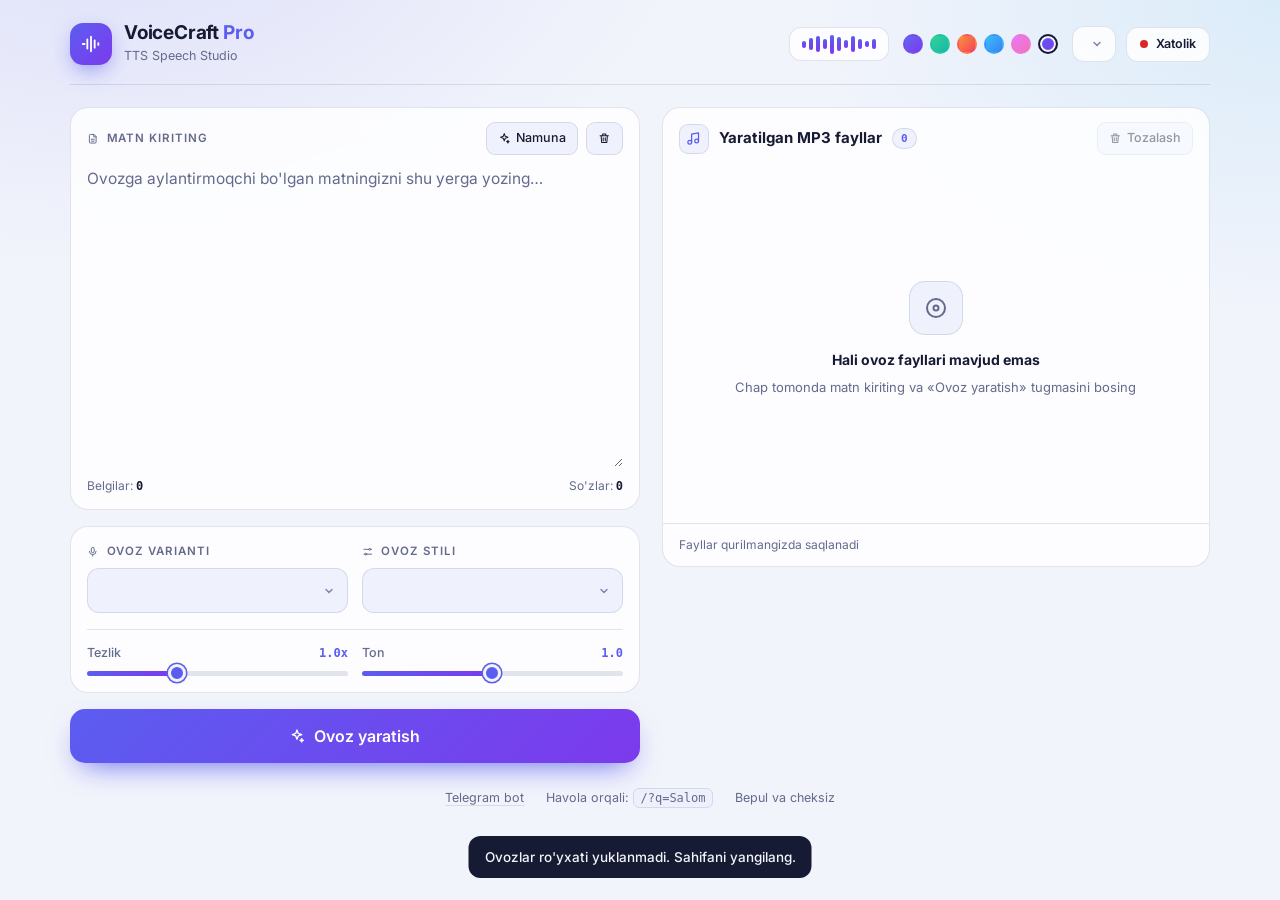
==== commit e82b68d1: "Add files via upload" ====
--- a/index.html
+++ b/index.html
@@ -1,833 +1,441 @@
-<!DOCTYPE html>
-<html lang="uz">
+<!doctype html>
+<html lang="uz" data-theme="midnight">
 <head>
-  <meta charset="UTF-8" />
-  <meta name="viewport" content="width=device-width, initial-scale=1.0" />
-  <title>Infinite AI TTS Studio</title>
-  <style>
-    :root {
-      --bg: #07111f;
-      --panel: rgba(17, 24, 39, 0.78);
-      --panel-strong: rgba(15, 23, 42, 0.92);
-      --panel-soft: rgba(148, 163, 184, 0.08);
-      --stroke: rgba(148, 163, 184, 0.2);
-      --text: #edf6ff;
-      --muted: #a7b7d6;
-      --cyan: #58e6ff;
-      --blue: #4f8cff;
-      --violet: #9f7aea;
-      --green: #22c55e;
-      --amber: #fbbf24;
-      --shadow: 0 20px 45px rgba(15, 23, 42, 0.52);
-    }
-
-    * { box-sizing: border-box; }
-    html { scroll-behavior: smooth; }
-    body {
-      margin: 0;
-      font-family: Inter, Arial, sans-serif;
-      background:
-        radial-gradient(circle at top left, rgba(88, 230, 255, 0.15), transparent 30%),
-        radial-gradient(circle at right center, rgba(159, 122, 234, 0.14), transparent 32%),
-        linear-gradient(135deg, #040b16, #0b1326 40%, #111827 100%);
-      color: var(--text);
-      min-height: 100vh;
-    }
-
-    a { color: inherit; text-decoration: none; }
-    button, select, textarea, input { font: inherit; }
-
-    .container {
-      max-width: 1200px;
-      margin: 0 auto;
-      padding: 24px 20px 64px;
-    }
-
-    .topbar {
-      display: flex;
-      justify-content: space-between;
-      align-items: center;
-      gap: 16px;
-      padding: 18px 0 26px;
-    }
-
-    .brand {
-      display: inline-flex;
-      align-items: center;
-      gap: 12px;
-      font-weight: 800;
-      letter-spacing: 0.02em;
-    }
-
-    .brand-mark {
-      width: 40px;
-      height: 40px;
-      border-radius: 14px;
-      background: linear-gradient(135deg, var(--cyan), var(--blue), var(--violet));
-      display: grid;
-      place-items: center;
-      box-shadow: 0 8px 30px rgba(88, 230, 255, 0.35);
-    }
-
-    .brand-mark::before {
-      content: "🔊";
-      font-size: 18px;
-    }
-
-    .nav {
-      display: flex;
-      gap: 10px;
-      flex-wrap: wrap;
-      justify-content: flex-end;
-    }
-
-    .nav a {
-      padding: 10px 14px;
-      border-radius: 999px;
-      border: 1px solid var(--stroke);
-      background: rgba(255,255,255,0.02);
-      color: var(--muted);
-      font-size: 0.9rem;
-    }
-
-    .hero {
-      display: grid;
-      grid-template-columns: 1.2fr 0.9fr;
-      gap: 24px;
-      align-items: stretch;
-      margin-bottom: 28px;
-    }
-
-    .hero-card, .panel {
-      background: var(--panel);
-      border: 1px solid var(--stroke);
-      border-radius: 28px;
-      box-shadow: var(--shadow);
-      backdrop-filter: blur(16px);
-      -webkit-backdrop-filter: blur(16px);
-    }
-
-    .hero-card {
-      padding: 32px 28px;
-      position: relative;
-      overflow: hidden;
-    }
-
-    .hero-card::before {
-      content: "";
-      position: absolute;
-      inset: 0;
-      background: linear-gradient(135deg, rgba(88, 230, 255, 0.08), transparent 35%, rgba(159, 122, 234, 0.08));
-      pointer-events: none;
-    }
-
-    .eyebrow {
-      display: inline-flex;
-      align-items: center;
-      gap: 8px;
-      background: rgba(88, 230, 255, 0.09);
-      border: 1px solid rgba(88, 230, 255, 0.28);
-      color: var(--cyan);
-      padding: 8px 12px;
-      border-radius: 999px;
-      font-weight: 700;
-      font-size: 0.78rem;
-      letter-spacing: 0.06em;
-      text-transform: uppercase;
-    }
-
-    h1 {
-      margin: 18px 0 14px;
-      font-size: clamp(2.3rem, 4vw, 4.5rem);
-      line-height: 1.02;
-      letter-spacing: -0.06em;
-      max-width: 620px;
-    }
-
-    h1 .gradient {
-      background: linear-gradient(135deg, var(--cyan), var(--blue), var(--violet));
-      -webkit-background-clip: text;
-      background-clip: text;
-      color: transparent;
-    }
-
-    .subtitle {
-      max-width: 620px;
-      font-size: 1.02rem;
-      line-height: 1.7;
-      color: var(--muted);
-      margin: 0 0 22px;
-    }
-
-    .cta-row {
-      display: flex;
-      flex-wrap: wrap;
-      gap: 12px;
-      margin-top: 18px;
-    }
-
-    .btn {
-      display: inline-flex;
-      align-items: center;
-      justify-content: center;
-      gap: 10px;
-      min-height: 50px;
-      padding: 0 20px;
-      border-radius: 14px;
-      border: 1px solid transparent;
-      font-weight: 700;
-      transition: transform 0.2s ease, box-shadow 0.2s ease;
-      cursor: pointer;
-    }
-
-    .btn:hover { transform: translateY(-1px); }
-
-    .btn.primary {
-      background: linear-gradient(135deg, var(--cyan), var(--blue), var(--violet));
-      color: #051220;
-      box-shadow: 0 14px 28px rgba(88, 230, 255, 0.28);
-    }
-
-    .btn.secondary {
-      background: rgba(255,255,255,0.02);
-      color: var(--text);
-      border-color: var(--stroke);
-    }
-
-    .stats {
-      display: grid;
-      grid-template-columns: repeat(3, minmax(120px, 1fr));
-      gap: 12px;
-      margin-top: 26px;
-    }
-
-    .stat {
-      background: rgba(255,255,255,0.02);
-      border: 1px solid var(--stroke);
-      border-radius: 18px;
-      padding: 16px 14px;
-    }
-
-    .stat strong {
-      display: block;
-      font-size: 1.4rem;
-      margin-bottom: 6px;
-    }
-
-    .stat span {
-      color: var(--muted);
-      font-size: 0.8rem;
-    }
-
-    .side-panel {
-      padding: 20px;
-      display: flex;
-      flex-direction: column;
-      gap: 16px;
-    }
-
-    .mini-label {
-      color: var(--muted);
-      font-size: 0.73rem;
-      letter-spacing: 0.08em;
-      text-transform: uppercase;
-    }
-
-    .voice-preview {
-      background: rgba(88, 230, 255, 0.05);
-      border: 1px solid rgba(88, 230, 255, 0.25);
-      border-radius: 18px;
-      padding: 18px;
-    }
-
-    .voice-row {
-      display: flex;
-      justify-content: space-between;
-      align-items: center;
-      gap: 12px;
-      margin-top: 8px;
-      color: var(--text);
-      font-weight: 600;
-    }
-
-    .dot {
-      width: 10px;
-      height: 10px;
-      background: var(--green);
-      border-radius: 50%;
-      box-shadow: 0 0 12px rgba(34, 197, 94, 0.8);
-    }
-
-    .usage-grid {
-      display: grid;
-      grid-template-columns: repeat(4, minmax(200px, 1fr));
-      gap: 18px;
-      margin: 12px 0 34px;
-    }
-
-    .usage-card {
-      background: rgba(15, 23, 42, 0.78);
-      border: 1px solid var(--stroke);
-      border-radius: 22px;
-      padding: 20px 18px;
-      min-height: 180px;
-    }
-
-    .usage-icon {
-      width: 46px;
-      height: 46px;
-      display: grid;
-      place-items: center;
-      border-radius: 14px;
-      background: linear-gradient(135deg, rgba(88, 230, 255, 0.15), rgba(159, 122, 234, 0.18));
-      font-size: 1.5rem;
-      margin-bottom: 14px;
-    }
-
-    .usage-card h3 {
-      margin: 0 0 10px;
-      font-size: 1.06rem;
-    }
-
-    .usage-card p {
-      margin: 0;
-      line-height: 1.65;
-      color: var(--muted);
-      font-size: 0.92rem;
-    }
-
-    .generator-shell {
-      display: grid;
-      grid-template-columns: 1.2fr 0.8fr;
-      gap: 22px;
-      align-items: start;
-    }
-
-    .generator-panel {
-      padding: 24px;
-    }
-
-    .panel-title {
-      display: flex;
-      justify-content: space-between;
-      align-items: center;
-      gap: 12px;
-      margin-bottom: 18px;
-    }
-
-    .panel-title h2 {
-      margin: 0;
-      font-size: 1.5rem;
-    }
-
-    .pill {
-      border-radius: 999px;
-      border: 1px solid rgba(34, 197, 94, 0.25);
-      background: rgba(34, 197, 94, 0.08);
-      color: #9ae6b4;
-      padding: 8px 10px;
-      font-size: 0.76rem;
-      font-weight: 700;
-      letter-spacing: 0.03em;
-    }
-
-    .controls-grid {
-      display: grid;
-      grid-template-columns: repeat(2, minmax(200px, 1fr));
-      gap: 16px;
-      margin-bottom: 18px;
-    }
-
-    .field {
-      display: flex;
-      flex-direction: column;
-      gap: 8px;
-    }
-
-    .field label {
-      color: var(--muted);
-      font-size: 0.88rem;
-      font-weight: 600;
-    }
-
-    select, textarea, input {
-      width: 100%;
-      background: rgba(15, 23, 42, 0.9);
-      color: var(--text);
-      border: 1px solid var(--stroke);
-      border-radius: 14px;
-      padding: 14px 14px;
-      outline: none;
-      transition: border-color 0.2s ease, box-shadow 0.2s ease;
-    }
-
-    textarea {
-      min-height: 180px;
-      resize: vertical;
-      line-height: 1.6;
-      margin: 8px 0 10px;
-    }
-
-    select:focus, textarea:focus, input:focus {
-      border-color: rgba(88, 230, 255, 0.6);
-      box-shadow: 0 0 0 3px rgba(88, 230, 255, 0.12);
-    }
-
-    .meta-row {
-      display: flex;
-      justify-content: space-between;
-      gap: 14px;
-      color: var(--muted);
-      font-size: 0.82rem;
-      margin: 2px 0 14px;
-    }
-
-    .slider-wrap {
-      display: grid;
-      grid-template-columns: 1fr auto;
-      gap: 10px;
-      align-items: center;
-      background: rgba(255,255,255,0.02);
-      border: 1px solid var(--stroke);
-      border-radius: 14px;
-      padding: 12px 12px 10px;
-    }
-
-    .slider-wrap input[type="range"] {
-      width: 100%;
-      background: transparent;
-      padding: 0;
-      border: none;
-    }
-
-    .slider-value {
-      min-width: 66px;
-      text-align: center;
-      font-weight: 700;
-      color: var(--cyan);
-      font-size: 0.87rem;
-      border-radius: 8px;
-      padding: 6px 8px;
-      background: rgba(88, 230, 255, 0.08);
-    }
-
-    .action-row {
-      display: flex;
-      gap: 12px;
-      margin-top: 16px;
-      flex-wrap: wrap;
-    }
-
-    .action-row .btn {
-      flex: 1;
-      min-width: 180px;
-    }
-
-    .result-panel {
-      padding: 24px;
-    }
-
-    .audio-card {
-      background: rgba(88, 230, 255, 0.05);
-      border: 1px solid rgba(88, 230, 255, 0.25);
-      border-radius: 20px;
-      padding: 16px;
-      margin-top: 18px;
-    }
-
-    .audio-name {
-      display: flex;
-      justify-content: space-between;
-      align-items: center;
-      color: var(--muted);
-      font-size: 0.82rem;
-      margin-bottom: 14px;
-    }
-
-    audio {
-      width: 100%;
-      margin-bottom: 12px;
-    }
-
-    .download-link {
-      display: inline-flex;
-      align-items: center;
-      justify-content: center;
-      width: 100%;
-      min-height: 48px;
-      border: 1px solid rgba(88, 230, 255, 0.35);
-      border-radius: 12px;
-      background: rgba(88, 230, 255, 0.08);
-      color: var(--cyan);
-      font-weight: 700;
-    }
-
-    .history {
-      margin-top: 24px;
-      padding: 22px 24px;
-    }
-
-    .history-list {
-      display: grid;
-      gap: 12px;
-      margin-top: 18px;
-    }
-
-    .history-item {
-      display: flex;
-      justify-content: space-between;
-      align-items: center;
-      gap: 10px;
-      padding: 12px 14px;
-      background: rgba(255,255,255,0.02);
-      border: 1px solid var(--stroke);
-      border-radius: 12px;
-      color: var(--muted);
-    }
-
-    .history-text {
-      white-space: nowrap;
-      overflow: hidden;
-      text-overflow: ellipsis;
-      max-width: 60%;
-    }
-
-    .toast {
-      position: fixed;
-      right: 20px;
-      bottom: 20px;
-      background: #0d1728;
-      border: 1px solid var(--stroke);
-      color: var(--text);
-      padding: 12px 16px;
-      border-radius: 12px;
-      box-shadow: var(--shadow);
-      display: none;
-      z-index: 50;
-    }
-
-    @media (max-width: 980px) {
-      .hero, .generator-shell {
-        grid-template-columns: 1fr;
-      }
-      .usage-grid {
-        grid-template-columns: repeat(2, minmax(200px, 1fr));
-      }
-    }
-
-    @media (max-width: 640px) {
-      .topbar {
-        flex-direction: column;
-        align-items: flex-start;
-      }
-      .nav {
-        justify-content: flex-start;
-      }
-      .controls-grid, .usage-grid, .stats {
-        grid-template-columns: 1fr;
-      }
-      .container {
-        padding-left: 14px;
-        padding-right: 14px;
-      }
-      .hero-card, .generator-panel, .result-panel, .history {
-        padding-left: 16px;
-        padding-right: 16px;
-      }
-    }
-  </style>
+<meta charset="utf-8">
+<meta name="viewport" content="width=device-width,initial-scale=1">
+<title>VoiceCraft Pro — bepul O'zbekcha TTS</title>
+<meta name="description" content="Matnni tabiiy ovozga aylantiring va MP3 yuklab oling. O'zbek, rus, turk, ingliz va 40+ tilda. Bepul va cheksiz.">
+<meta name="theme-color" content="#080a18">
+<link rel="icon" href="data:image/svg+xml,%3Csvg xmlns='http://www.w3.org/2000/svg' viewBox='0 0 32 32'%3E%3Crect width='32' height='32' rx='9' fill='%236366f1'/%3E%3Cpath d='M7 16h2m3-5v10m4-13v16m4-12v8m3-5v2' stroke='%23fff' stroke-width='2.4' stroke-linecap='round' fill='none'/%3E%3C/svg%3E">
+<link rel="preconnect" href="https://fonts.googleapis.com">
+<link rel="preconnect" href="https://fonts.gstatic.com" crossorigin>
+<link href="https://fonts.googleapis.com/css2?family=Inter:wght@400;500;600;700&display=swap" rel="stylesheet">
+<script>try{document.documentElement.dataset.theme=localStorage.getItem('theme')||(matchMedia('(prefers-color-scheme: light)').matches?'daylight':'midnight')}catch(e){}</script>
+<style>
+:root,[data-theme=midnight]{--bg:#080a18;--g1:rgba(99,102,241,.22);--g2:rgba(124,58,237,.14);--card:rgba(20,24,48,.62);--line:rgba(148,163,255,.13);--field:rgba(8,10,26,.62);--text:#e8eaff;--mut:#7f86ad;--a:#6366f1;--a2:#7c3aed;--on:#fff;--ok:#34d399;--warn:#fbbf24;--err:#f87171;color-scheme:dark}
+[data-theme=aurora]{--bg:#050f0c;--g1:rgba(16,185,129,.2);--g2:rgba(20,184,166,.12);--card:rgba(12,32,27,.62);--line:rgba(110,231,183,.14);--field:rgba(4,16,13,.62);--text:#e6fff6;--mut:#78a597;--a:#34d399;--a2:#14b8a6;--on:#03150e}
+[data-theme=ember]{--bg:#120806;--g1:rgba(249,115,22,.2);--g2:rgba(244,63,94,.12);--card:rgba(40,20,14,.62);--line:rgba(253,186,116,.14);--field:rgba(20,8,5,.62);--text:#fff0e6;--mut:#b08a78;--a:#fb923c;--a2:#f43f5e;--on:#1c0a02}
+[data-theme=ocean]{--bg:#050f18;--g1:rgba(14,165,233,.2);--g2:rgba(59,130,246,.14);--card:rgba(12,30,46,.62);--line:rgba(125,211,252,.14);--field:rgba(4,14,24,.62);--text:#e6f6ff;--mut:#7b9db3;--a:#38bdf8;--a2:#3b82f6;--on:#031322}
+[data-theme=orchid]{--bg:#12061a;--g1:rgba(217,70,239,.2);--g2:rgba(236,72,153,.12);--card:rgba(38,16,50,.62);--line:rgba(240,171,252,.14);--field:rgba(20,6,28,.62);--text:#fdeaff;--mut:#a883b5;--a:#e879f9;--a2:#f472b6;--on:#1d0623}
+[data-theme=daylight]{--bg:#f2f4fb;--g1:rgba(99,102,241,.15);--g2:rgba(14,165,233,.1);--card:rgba(255,255,255,.82);--line:rgba(30,41,90,.12);--field:rgba(238,241,252,.92);--text:#161a33;--mut:#646a8c;--a:#5b5df0;--a2:#7c3aed;--on:#fff;--ok:#059669;--warn:#b45309;--err:#dc2626;color-scheme:light}
+
+*{box-sizing:border-box;margin:0}
+html{background:var(--bg)}
+body{min-height:100vh;font:15px/1.5 Inter,system-ui,-apple-system,"Segoe UI",Roboto,sans-serif;color:var(--text);
+  background:radial-gradient(60rem 38rem at 8% -12%,var(--g1),transparent 62%),radial-gradient(50rem 34rem at 100% 0,var(--g2),transparent 60%) fixed,var(--bg)}
+button,select,textarea,input{font:inherit;color:inherit}
+button{cursor:pointer}
+:focus-visible{outline:2px solid var(--a);outline-offset:2px}
+svg{display:block;flex:none}
+[hidden]{display:none!important}
+.wrap{max-width:1180px;margin:0 auto;padding:22px 20px 20px}
+
+/* header */
+header{display:flex;align-items:center;justify-content:space-between;gap:14px 20px;flex-wrap:wrap;padding-bottom:18px;margin-bottom:22px;border-bottom:1px solid var(--line)}
+.brand{display:flex;align-items:center;gap:12px}
+.logo{width:42px;height:42px;border-radius:13px;display:grid;place-items:center;font-size:22px;color:var(--on);background:linear-gradient(135deg,var(--a),var(--a2));box-shadow:0 8px 24px -8px var(--a)}
+.brand b{display:block;font-size:19px;font-weight:700;letter-spacing:-.01em;line-height:1.15}
+.brand b i{font-style:normal;color:var(--a)}
+.brand small{color:var(--mut);font-size:12.5px}
+.hd{display:flex;align-items:center;gap:10px;flex-wrap:wrap}
+.bars{display:flex;align-items:center;gap:3px;height:34px;padding:0 12px;border:1px solid var(--line);border-radius:12px;background:var(--card)}
+.bars i{width:4px;height:calc(var(--h)*60%);border-radius:2px;background:linear-gradient(var(--a),var(--a2))}
+.bars.live i{animation:eq .9s ease-in-out infinite alternate;animation-delay:calc(var(--n)*-.12s)}
+@keyframes eq{to{transform:scaleY(.3)}}
+.themes{display:flex;gap:7px;padding:0 4px}
+.themes button{width:20px;height:20px;border-radius:50%;border:2px solid transparent;background:linear-gradient(135deg,var(--c1),var(--c2));padding:0;transition:transform .15s}
+.themes button:hover{transform:scale(1.15)}
+.themes button[aria-checked=true]{border-color:var(--text);box-shadow:0 0 0 2px var(--bg) inset}
+select{appearance:none;-webkit-appearance:none;width:100%;padding:10px 34px 10px 13px;border-radius:12px;border:1px solid var(--line);background:var(--field) url("data:image/svg+xml,%3Csvg xmlns='http://www.w3.org/2000/svg' width='12' height='12' viewBox='0 0 24 24' fill='none' stroke='%237f86ad' stroke-width='3' stroke-linecap='round'%3E%3Cpath d='M6 9l6 6 6-6'/%3E%3C/svg%3E") no-repeat right 12px center;text-overflow:ellipsis}
+select option{background:#fff;color:#111}
+#lang{width:auto;padding:7px 30px 7px 12px;font-size:13px;font-weight:500;background-color:var(--card)}
+.pill{display:inline-flex;align-items:center;gap:8px;padding:7px 13px;border-radius:12px;border:1px solid var(--line);background:var(--card);font-size:12.5px;font-weight:600;white-space:nowrap}
+.pill i{width:8px;height:8px;border-radius:50%;background:var(--ok)}
+.pill[data-s=busy] i{background:var(--warn);animation:pulse 1s infinite}
+.pill[data-s=err] i{background:var(--err)}
+@keyframes pulse{50%{opacity:.3}}
+
+/* layout */
+main{display:grid;grid-template-columns:minmax(0,1.04fr) minmax(0,1fr);gap:22px;align-items:start}
+.col{display:grid;gap:16px}
+.card{background:var(--card);border:1px solid var(--line);border-radius:18px;backdrop-filter:blur(14px);-webkit-backdrop-filter:blur(14px)}
+.ch{display:flex;align-items:center;justify-content:space-between;gap:10px;padding:14px 16px 0}
+.lbl,label>span[data-i]{display:inline-flex;align-items:center;justify-content:flex-start;gap:8px;color:var(--mut);font-size:11.5px;font-weight:600;letter-spacing:.08em;text-transform:uppercase}
+.chip{display:inline-flex;align-items:center;gap:6px;padding:6px 11px;border-radius:9px;border:1px solid var(--line);background:var(--field);font-size:12.5px;font-weight:500}
+.chip:hover{border-color:var(--a)}
+.chip:disabled{opacity:.45;cursor:default;border-color:var(--line)}
+.chip.danger:hover:not(:disabled){border-color:var(--err);color:var(--err)}
+.acts{display:flex;gap:8px}
+textarea{display:block;width:calc(100% - 32px);height:300px;margin:12px 16px 0;padding:0 8px 0 0;resize:vertical;border:0;background:transparent;font-size:15.5px;line-height:1.6;outline:0}
+textarea::placeholder{color:var(--mut)}
+.meta{display:flex;justify-content:space-between;padding:10px 16px 14px;color:var(--mut);font-size:12px}
+.meta b{font:600 12px ui-monospace,SFMono-Regular,Menlo,Consolas,monospace;color:var(--text)}
+.opts{padding:16px;display:grid;gap:16px}
+.r2{display:grid;grid-template-columns:1fr 1fr;gap:14px}
+label{display:grid;gap:8px;min-width:0}
+label>span:not([data-i]){display:flex;align-items:center;justify-content:space-between;gap:6px;color:var(--mut);font-size:12.5px;font-weight:500}
+.sl{padding-top:14px;border-top:1px solid var(--line)}
+output{font:600 12px ui-monospace,SFMono-Regular,Menlo,Consolas,monospace;color:var(--a)}
+input[type=range]{-webkit-appearance:none;appearance:none;width:100%;height:5px;border-radius:3px;background:linear-gradient(90deg,var(--a),var(--a2)) 0/var(--p,50%) 100% no-repeat,var(--line);outline-offset:6px}
+input[type=range]::-webkit-slider-thumb{-webkit-appearance:none;width:18px;height:18px;border-radius:50%;background:var(--a);border:3px solid var(--bg);box-shadow:0 0 0 1.5px var(--a)}
+input[type=range]::-moz-range-thumb{width:13px;height:13px;border-radius:50%;background:var(--a);border:3px solid var(--bg);box-shadow:0 0 0 1.5px var(--a)}
+.go{position:relative;overflow:hidden;display:flex;align-items:center;justify-content:center;width:100%;padding:15px;border:0;border-radius:15px;font-size:16px;font-weight:600;color:var(--on);background:linear-gradient(135deg,var(--a),var(--a2));box-shadow:0 12px 30px -12px var(--a);transition:filter .15s,transform .15s}
+.go:hover{filter:brightness(1.08)}
+.go:active{transform:scale(.99)}
+.go::after{content:"";position:absolute;inset:0 auto 0 0;width:var(--p,0%);background:rgba(255,255,255,.22);transition:width .4s}
+.go span{position:relative;z-index:1;display:inline-flex;align-items:center;gap:9px}
+.spin{width:16px;height:16px;border-radius:50%;border:2.5px solid currentColor;border-right-color:transparent;animation:rot .7s linear infinite}
+@keyframes rot{to{transform:rotate(1turn)}}
+
+/* fayllar */
+.files{position:sticky;top:16px;display:flex;flex-direction:column;min-height:460px;max-height:calc(100vh - 40px)}
+.ttl{display:inline-flex;align-items:center;gap:10px;font-size:15px}
+.ttl .ic{display:grid;place-items:center;width:30px;height:30px;border-radius:9px;background:var(--field);border:1px solid var(--line);color:var(--a)}
+.ttl em{font:600 11px ui-monospace,Menlo,Consolas,monospace;font-style:normal;padding:3px 8px;border-radius:99px;background:var(--field);border:1px solid var(--line);color:var(--a)}
+.empty{flex:1;display:grid;place-content:center;justify-items:center;gap:8px;padding:30px;text-align:center;color:var(--mut);font-size:13px}
+.empty b{color:var(--text);font-size:14px}
+.empty .ic{display:grid;place-items:center;width:54px;height:54px;font-size:24px;border-radius:16px;background:var(--field);border:1px solid var(--line);margin-bottom:6px}
+#list{flex:1;list-style:none;padding:14px 16px;display:grid;gap:10px;align-content:start;overflow:auto}
+.file{display:grid;grid-template-columns:auto minmax(0,1fr) auto;gap:12px;align-items:center;padding:12px;border-radius:14px;border:1px solid var(--line);background:var(--field)}
+.file.on{border-color:var(--a)}
+.pb{width:42px;height:42px;display:grid;place-items:center;font-size:17px;border:0;border-radius:13px;color:var(--on);background:linear-gradient(135deg,var(--a),var(--a2))}
+.inf{min-width:0}
+.t{font-weight:500;font-size:14px;white-space:nowrap;overflow:hidden;text-overflow:ellipsis}
+.m{display:flex;gap:12px;flex-wrap:wrap;color:var(--mut);font-size:12px}
+.bar{position:relative;height:4px;margin:9px 0 3px;border-radius:2px;background:var(--line);cursor:pointer}
+.bar::before{content:"";position:absolute;inset:-9px 0}
+.bar::after{content:"";position:absolute;inset:0 auto 0 0;width:var(--p,0%);border-radius:2px;background:linear-gradient(90deg,var(--a),var(--a2))}
+.ib{display:flex;gap:4px}
+.ib>*{width:34px;height:34px;display:grid;place-items:center;font-size:16px;border-radius:10px;border:0;background:transparent;color:var(--mut);text-decoration:none}
+.ib>*:hover{background:var(--card);color:var(--text)}
+.ib .del:hover{color:var(--err)}
+.foot{padding:12px 16px;border-top:1px solid var(--line);color:var(--mut);font-size:12px}
+footer{display:flex;justify-content:center;gap:8px 22px;flex-wrap:wrap;padding:26px 0 6px;color:var(--mut);font-size:12.5px}
+footer a{color:var(--mut);text-decoration-color:var(--line);text-underline-offset:3px}
+footer a:hover{color:var(--a)}
+code{font:12px ui-monospace,SFMono-Regular,Menlo,Consolas,monospace;padding:2px 6px;border-radius:6px;background:var(--field);border:1px solid var(--line)}
+#toast{position:fixed;left:50%;bottom:22px;transform:translate(-50%,20px);max-width:min(92vw,460px);padding:11px 16px;border-radius:12px;background:var(--text);color:var(--bg);font-size:13.5px;font-weight:500;opacity:0;pointer-events:none;transition:.25s;z-index:9}
+#toast.on{opacity:1;transform:translate(-50%,0)}
+
+@media(max-width:900px){main{grid-template-columns:1fr}.files{position:static;max-height:none;min-height:0}.empty{padding:40px 20px}}
+@media(max-width:560px){.wrap{padding:16px 14px}.r2{grid-template-columns:1fr}.bars{display:none}textarea{height:240px}.file{grid-template-columns:auto minmax(0,1fr)}.ib{grid-column:1/-1;justify-content:flex-end}}
+@media(prefers-reduced-motion:reduce){*{animation:none!important;transition:none!important}}
+</style>
 </head>
 <body>
-  <div class="container">
-    <header class="topbar">
-      <div class="brand">
-        <span class="brand-mark"></span>
-        <span>Infinite TTS</span>
+<div class="wrap">
+  <header>
+    <div class="brand">
+      <span class="logo" data-i="wave"></span>
+      <div><b>VoiceCraft <i>Pro</i></b><small>TTS Speech Studio</small></div>
+    </div>
+    <div class="hd">
+      <div class="bars" id="bars" aria-hidden="true"></div>
+      <div class="themes" id="themes" role="radiogroup" aria-label="Mavzu"></div>
+      <select id="lang" aria-label="Til"></select>
+      <span class="pill" id="status" data-s="ready" role="status"><i></i><span>Tayyor</span></span>
+    </div>
+  </header>
+
+  <main>
+    <div class="col">
+      <section class="card">
+        <div class="ch">
+          <span class="lbl" data-i="text">Matn kiriting</span>
+          <span class="acts">
+            <button class="chip" id="sample" data-i="spark">Namuna</button>
+            <button class="chip danger" id="clearText" data-i="trash" aria-label="Matnni tozalash"></button>
+          </span>
+        </div>
+        <textarea id="text" maxlength="100000" spellcheck="false" aria-label="Matn" placeholder="Ovozga aylantirmoqchi bo'lgan matningizni shu yerga yozing…"></textarea>
+        <div class="meta"><span>Belgilar: <b id="chars">0</b></span><span>So'zlar: <b id="words">0</b></span></div>
+      </section>
+
+      <section class="card opts">
+        <div class="r2">
+          <label><span data-i="mic">Ovoz varianti</span><select id="voice"></select></label>
+          <label><span data-i="sliders">Ovoz stili</span><select id="style"></select></label>
+        </div>
+        <div class="r2 sl">
+          <label><span>Tezlik <output id="spv">1.0x</output></span><input type="range" id="speed" min="0.5" max="2" step="0.1" value="1"></label>
+          <label><span>Ton <output id="ptv">1.0</output></span><input type="range" id="pitch" min="0.5" max="1.5" step="0.1" value="1"></label>
+        </div>
+      </section>
+
+      <button class="go" id="go" title="Ctrl + Enter"><span data-i="spark">Ovoz yaratish</span></button>
+    </div>
+
+    <aside class="card files">
+      <div class="ch">
+        <span class="ttl"><span class="ic" data-i="music"></span><b>Yaratilgan MP3 fayllar</b><em id="count">0</em></span>
+        <button class="chip" id="clearAll" data-i="trash">Tozalash</button>
       </div>
-      <nav class="nav">
-        <a href="#generator">Generator</a>
-        <a href="#usage">4 usul</a>
-        <a href="#api">API</a>
-      </nav>
-    </header>
-
-    <section class="hero">
-      <div class="hero-card">
-        <div class="eyebrow">Unlimited • Free • AI</div>
-        <h1>Cheksiz <span class="gradient">TTS</span> generatsiyasi</h1>
-        <p class="subtitle">
-          Matnni ovozga aylantiring, Telegram botdan foydalaning, API orqali integratsiya qiling yoki PowerShell / CMD orqali tezda MP3 yarating — barchasi bir loyihada.
-        </p>
-        <div class="cta-row">
-          <a class="btn primary" href="#generator">Ovoz yaratish</a>
-          <a class="btn secondary" href="#usage">4 usulni ko'rish</a>
-        </div>
-        <div class="stats">
-          <div class="stat">
-            <strong>4</strong>
-            <span>ishlatish usuli</span>
-          </div>
-          <div class="stat">
-            <strong>6</strong>
-            <span>stil presetlari</span>
-          </div>
-          <div class="stat">
-            <strong>24/7</strong>
-            <span>faol xizmati</span>
-          </div>
-        </div>
+      <div class="empty" id="empty">
+        <span class="ic" data-i="disc"></span>
+        <b>Hali ovoz fayllari mavjud emas</b>
+        <span>Chap tomonda matn kiriting va «Ovoz yaratish» tugmasini bosing</span>
       </div>
-
-      <aside class="panel side-panel">
-        <div class="mini-label">Aktiv imkoniyatlar</div>
-        <div class="voice-preview">
-          <div class="mini-label">Tavsiya etilgan ovoz</div>
-          <div class="voice-row">
-            <span>Alex</span>
-            <span class="dot"></span>
-          </div>
-        </div>
-        <div class="voice-preview">
-          <div class="mini-label">Mavjud stil</div>
-          <div class="voice-row"><span>Robot</span><span>⚙️</span></div>
-          <div class="voice-row"><span>Minion</span><span>🟡</span></div>
-          <div class="voice-row"><span>Narrator</span><span>🎙️</span></div>
-        </div>
-      </aside>
-    </section>
-
-    <section id="usage" class="usage-grid">
-      <div class="usage-card">
-        <div class="usage-icon">🌐</div>
-        <h3>1. Veb-sayt</h3>
-        <p>O'zingizning matningizni kiriting, ovozni tanlang va MP3 ni bir zumda yuklab oling.</p>
-      </div>
-      <div class="usage-card">
-        <div class="usage-icon">🤖</div>
-        <h3>2. Telegram bot</h3>
-        <p>Botga matn yuboring. Majburiy obuna sozlamasi ham ishlaydi, kanalga kirish zarur bo'ladi.</p>
-      </div>
-      <div class="usage-card">
-        <div class="usage-icon">🔌</div>
-        <h3>3. API</h3>
-        <p>JSON yoki URL parametrlari bilan backendga so'rov yuboring va audio faylni oling.</p>
-      </div>
-      <div class="usage-card">
-        <div class="usage-icon">💻</div>
-        <h3>4. CMD / PowerShell</h3>
-        <p>Fast command orqali linkga textni qo'shib yoki parametr sifatida yuborib TTS yaratish mumkin.</p>
-      </div>
-    </section>
-
-    <section id="generator" class="generator-shell">
-      <div class="panel generator-panel">
-        <div class="panel-title">
-          <h2>AI TTS Generator</h2>
-          <span class="pill">Ready</span>
-        </div>
-
-        <div class="controls-grid">
-          <div class="field">
-            <label for="voiceSelect">🎙️ Ovoz</label>
-            <select id="voiceSelect">
-              <option value="uz-UZ-SardorNeural">🇺🇿 Sardor</option>
-              <option value="uz-UZ-MadinaNeural">🇺🇿 Madina</option>
-              <option value="tr-TR-AhmetNeural">🇹🇷 Ahmet</option>
-              <option value="ru-RU-DmitryNeural">🇷🇺 Dmitry</option>
-              <option value="en-US-AlexNeural" selected>🇺🇸 Alex</option>
-            </select>
-          </div>
-
-          <div class="field">
-            <label for="styleSelect">🎵 Stil</label>
-            <select id="styleSelect">
-              <option value="narrator">Narrator</option>
-              <option value="robot">Robot</option>
-              <option value="minion">Minion</option>
-              <option value="dramatic">Dramatic</option>
-              <option value="whisper">Whisper</option>
-              <option value="cinematic">Cinematic</option>
-            </select>
-          </div>
-        </div>
-
-        <div class="controls-grid">
-          <div class="field">
-            <label for="speedRange">⚡ Tezlik</label>
-            <div class="slider-wrap">
-              <input id="speedRange" type="range" min="-50" max="100" value="10" step="5" />
-              <span class="slider-value" id="speedVal">+10%</span>
-            </div>
-          </div>
-
-          <div class="field">
-            <label for="pitchRange">🎼 Pitch</label>
-            <div class="slider-wrap">
-              <input id="pitchRange" type="range" min="-50" max="50" value="0" step="2" />
-              <span class="slider-value" id="pitchVal">+0Hz</span>
-            </div>
-          </div>
-        </div>
-
-        <div class="field">
-          <label for="filenameInput">📝 Fayl nomi</label>
-          <input id="filenameInput" type="text" placeholder="my_voice_file" />
-        </div>
-
-        <div class="field">
-          <label for="textInput">📄 Matn</label>
-          <textarea id="textInput" placeholder="Ovozga aylantirmoqchi bo'lgan matningizni bu yerga yozing..."></textarea>
-        </div>
-
-        <div class="meta-row">
-          <span>Belgilar: <strong id="charCount">0</strong></span>
-          <span>So'zlar: <strong id="wordCount">0</strong></span>
-        </div>
-
-        <div class="action-row">
-          <button class="btn primary" id="btnGenerate">Yaratish</button>
-          <button class="btn secondary" id="btnClear">Tozalash</button>
-        </div>
-      </div>
-
-      <aside class="panel result-panel">
-        <div class="panel-title">
-          <h2>Natija</h2>
-          <span class="pill">MP3</span>
-        </div>
-        <div class="audio-card">
-          <div class="audio-name">
-            <span>audio</span>
-            <span id="audioSizeBadge">Ready</span>
-          </div>
-          <audio id="audioPlayer" controls></audio>
-          <a href="#" id="btnDownload" class="download-link" download="tts_audio.mp3">Yuklab olish</a>
-        </div>
-      </aside>
-    </section>
-
-    <section class="panel history">
-      <div class="panel-title">
-        <h2>So'nggi tayyorlanganlar</h2>
-      </div>
-      <div id="historyList" class="history-list"></div>
-    </section>
-  </div>
-
-  <div id="toast" class="toast">Xabar</div>
-
-  <script>
-    const voiceSelect = document.getElementById('voiceSelect');
-    const styleSelect = document.getElementById('styleSelect');
-    const speedRange = document.getElementById('speedRange');
-    const pitchRange = document.getElementById('pitchRange');
-    const speedVal = document.getElementById('speedVal');
-    const pitchVal = document.getElementById('pitchVal');
-    const textInput = document.getElementById('textInput');
-    const charCount = document.getElementById('charCount');
-    const wordCount = document.getElementById('wordCount');
-    const btnGenerate = document.getElementById('btnGenerate');
-    const btnClear = document.getElementById('btnClear');
-    const filenameInput = document.getElementById('filenameInput');
-    const audioPlayer = document.getElementById('audioPlayer');
-    const btnDownload = document.getElementById('btnDownload');
-    const audioSizeBadge = document.getElementById('audioSizeBadge');
-    const historyList = document.getElementById('historyList');
-    const toast = document.getElementById('toast');
-
-    function showToast(msg) {
-      toast.textContent = msg;
-      toast.style.display = 'block';
-      setTimeout(() => { toast.style.display = 'none'; }, 2400);
+      <ul id="list" hidden></ul>
+      <div class="foot">Fayllar qurilmangizda saqlanadi</div>
+    </aside>
+  </main>
+
+  <footer>
+    <a id="botLink" href="https://t.me/Uzbekcha_tts_bot" target="_blank" rel="noopener">Telegram bot</a>
+    <span>Havola orqali: <code>/?q=Salom</code></span>
+    <span>Bepul va cheksiz</span>
+  </footer>
+</div>
+<div id="toast" role="status" aria-live="polite"></div>
+
+<script>
+(() => {
+'use strict';
+const $ = s => document.querySelector(s);
+const sleep = ms => new Promise(r => setTimeout(r, ms));
+const ls = { get(k, d) { try { return localStorage.getItem(k) ?? d } catch { return d } }, set(k, v) { try { localStorage.setItem(k, v) } catch {} } };
+
+/* ---------- ikonlar ---------- */
+const P = {
+  wave: '<path d="M3 12h2m3-5v10m4-13v16m4-12v8m4-5v2"/>',
+  text: '<path d="M14 3H7a2 2 0 0 0-2 2v14a2 2 0 0 0 2 2h10a2 2 0 0 0 2-2V8z"/><path d="M14 3v5h5M9 13h6M9 17h6"/>',
+  spark: '<path d="M12 3l1.9 5.1L19 10l-5.1 1.9L12 17l-1.9-5.1L5 10l5.1-1.9zM19 16l.7 1.8 1.8.7-1.8.7L19 21l-.7-1.8-1.8-.7 1.8-.7z"/>',
+  trash: '<path d="M4 7h16M10 11v6M14 11v6M6 7l1 13h10l1-13M9 7V4h6v3"/>',
+  mic: '<rect x="9" y="3" width="6" height="11" rx="3"/><path d="M5 11a7 7 0 0 0 14 0M12 18v3"/>',
+  sliders: '<path d="M4 7h10M18 7h2M4 17h2M10 17h10"/><circle cx="16" cy="7" r="2"/><circle cx="8" cy="17" r="2"/>',
+  music: '<path d="M9 18V5l11-2v13"/><circle cx="6" cy="18" r="3"/><circle cx="17" cy="16" r="3"/>',
+  disc: '<circle cx="12" cy="12" r="9"/><circle cx="12" cy="12" r="2.5"/>',
+  play: '<path d="M7 4.5v15l12-7.5z" fill="currentColor"/>',
+  pause: '<path d="M8 5v14M16 5v14" stroke-width="3.2"/>',
+  down: '<path d="M12 4v11m0 0l-4-4m4 4l4-4M5 20h14"/>',
+  link: '<path d="M10 14a4 4 0 0 0 5.7 0l3-3a4 4 0 0 0-5.7-5.7l-1 1M14 10a4 4 0 0 0-5.7 0l-3 3a4 4 0 0 0 5.7 5.7l1-1"/>',
+};
+const svg = n => `<svg viewBox="0 0 24 24" width="1em" height="1em" fill="none" stroke="currentColor" stroke-width="2" stroke-linecap="round" stroke-linejoin="round" aria-hidden="true">${P[n]}</svg>`;
+document.querySelectorAll('[data-i]').forEach(e => e.insertAdjacentHTML('afterbegin', svg(e.dataset.i)));
+
+const toast = (() => { let t; return m => { const e = $('#toast'); e.textContent = m; e.classList.add('on'); clearTimeout(t); t = setTimeout(() => e.classList.remove('on'), 3400); }; })();
+
+/* ---------- mavzular ---------- */
+const THEMES = [
+  ['midnight', 'Yarim tun', '#6366f1', '#7c3aed'], ['aurora', 'Shimol nuri', '#34d399', '#14b8a6'],
+  ['ember', "Cho'g'", '#fb923c', '#f43f5e'], ['ocean', 'Okean', '#38bdf8', '#3b82f6'],
+  ['orchid', 'Orxideya', '#e879f9', '#f472b6'], ['daylight', 'Kunduz', '#5b5df0', '#7c3aed'],
+];
+const themesEl = $('#themes');
+THEMES.forEach(([id, name, c1, c2]) => {
+  const b = document.createElement('button');
+  b.type = 'button'; b.title = name; b.setAttribute('role', 'radio'); b.setAttribute('aria-label', name);
+  b.style.cssText = `--c1:${c1};--c2:${c2}`; b.dataset.t = id;
+  b.onclick = () => setTheme(id);
+  themesEl.append(b);
+});
+function setTheme(id) {
+  document.documentElement.dataset.theme = id; ls.set('theme', id);
+  themesEl.querySelectorAll('button').forEach(b => b.setAttribute('aria-checked', b.dataset.t === id));
+  $('meta[name=theme-color]').content = getComputedStyle(document.documentElement).getPropertyValue('--bg').trim();
+}
+setTheme(document.documentElement.dataset.theme);
+
+/* ---------- ovoz tasmasi (bezak + holat) ---------- */
+const bars = $('#bars');
+[.35, .6, .85, .5, 1, .7, .45, .8, .55, .3, .5].forEach((h, n) => bars.insertAdjacentHTML('beforeend', `<i style="--h:${h};--n:${n}"></i>`));
+
+/* ---------- holat ---------- */
+const el = { text: $('#text'), voice: $('#voice'), style: $('#style'), lang: $('#lang'), speed: $('#speed'), pitch: $('#pitch'), go: $('#go'), list: $('#list') };
+const GO_IDLE = el.go.innerHTML;
+let busy = false, ctl = null, V = [];
+const setStatus = (s, t) => { const p = $('#status'); p.dataset.s = s; p.lastElementChild.textContent = t; };
+const live = () => bars.classList.toggle('live', busy || (!au.paused && !au.ended));
+
+/* ---------- matn ---------- */
+el.text.addEventListener('input', () => {
+  const t = el.text.value.trim();
+  $('#chars').textContent = el.text.value.length;
+  $('#words').textContent = t ? t.split(/\s+/).length : 0;
+  ls.set('vc.text', el.text.value.slice(0, 20000));
+});
+el.text.value = ls.get('vc.text', ''); el.text.dispatchEvent(new Event('input'));
+$('#clearText').onclick = () => { el.text.value = ''; el.text.dispatchEvent(new Event('input')); el.text.focus(); };
+const SAMPLES = {
+  uz: "VoiceCraft Pro yordamida matnlaringizni yuqori sifatli va tabiiy ovozga aylantirishingiz hamda MP3 ko'rinishida yuklab olishingiz mumkin. Xush kelibsiz!",
+  ru: 'С помощью VoiceCraft Pro вы можете превратить любой текст в естественную речь и скачать её в формате MP3. Добро пожаловать!',
+  tr: 'VoiceCraft Pro ile metinlerinizi doğal bir sese dönüştürebilir ve MP3 olarak indirebilirsiniz. Hoş geldiniz!',
+  en: 'With VoiceCraft Pro you can turn any text into natural speech and download it as an MP3. Welcome!',
+};
+$('#sample').onclick = () => {
+  el.text.value = SAMPLES[(el.lang.value || el.voice.value).slice(0, 2)] || SAMPLES.uz;
+  el.text.dispatchEvent(new Event('input'));
+};
+
+/* ---------- slayderlar ---------- */
+const fill = i => i.style.setProperty('--p', (i.value - i.min) / (i.max - i.min) * 100 + '%');
+function syncSliders() {
+  fill(el.speed); fill(el.pitch);
+  $('#spv').textContent = (+el.speed.value).toFixed(1) + 'x';
+  $('#ptv').textContent = (+el.pitch.value).toFixed(1);
+}
+[el.speed, el.pitch].forEach(i => { i.value = ls.get('vc.' + i.id, i.value); i.oninput = () => { syncSliders(); ls.set('vc.' + i.id, i.value); }; });
+syncSliders();
+
+/* ---------- ovozlar ---------- */
+function fillVoices() {
+  const l = el.lang.value, list = V.filter(v => !l || v.lang === l);
+  el.voice.innerHTML = '';
+  list.forEach(v => el.voice.add(new Option(`${v.name} — ${v.gender}${l ? '' : ' (' + v.lang + ')'}`, v.id)));
+  const saved = ls.get('vc.voice', '');
+  if (list.some(v => v.id === saved)) el.voice.value = saved;
+}
+async function init() {
+  try {
+    const r = await (await fetch('/api/voices')).json();
+    V = r.voices;
+    if (r.bot_url) $('#botLink').href = r.bot_url;
+    const first = ['uz-UZ', 'ru-RU', 'tr-TR', 'en-US'], rank = l => { const x = first.indexOf(l); return x < 0 ? 99 : x; };
+    const langs = [...new Set(V.map(v => v.lang))].sort((a, b) => rank(a) - rank(b) || a.localeCompare(b));
+    el.lang.innerHTML = '<option value="">Barcha tillar</option>' + langs.map(l => `<option value="${l}">${l.replace('-', ' ')}</option>`).join('');
+    const want = ls.get('vc.lang', 'uz-UZ');
+    el.lang.value = langs.includes(want) || want === '' ? want : '';
+    el.style.innerHTML = r.styles.map(s => `<option value="${s.id}">${s.name}</option>`).join('');
+    el.style.value = ls.get('vc.style', 'natural');
+    fillVoices();
+  } catch { toast("Ovozlar ro'yxati yuklanmadi. Sahifani yangilang."); setStatus('err', 'Xatolik'); }
+}
+el.lang.onchange = () => { ls.set('vc.lang', el.lang.value); fillVoices(); };
+el.voice.onchange = () => ls.set('vc.voice', el.voice.value);
+el.style.onchange = () => ls.set('vc.style', el.style.value);
+
+/* ---------- yaratish ---------- */
+function split(t, max = 2500) {   // uzun matn: gap chegarasida bo'laklanadi, MP3 bo'laklari ketma-ket ulanadi
+  const out = []; let cur = '';
+  const flush = () => { if (cur.trim()) out.push(cur.trim()); cur = ''; };
+  for (let s of t.replace(/([.!?…])\s+/g, '$1\n').split(/\n+/)) {
+    while (s.length > max) { flush(); out.push(s.slice(0, max)); s = s.slice(max); }
+    if (cur.length + s.length + 1 > max) flush();
+    cur += s + ' ';
+  }
+  flush(); return out;
+}
+const params = () => ({ style: el.style.value, rate: Math.round((el.speed.value - 1) * 100), pitch: Math.round((el.pitch.value - 1) * 100) });
+async function tts(text) {
+  for (let k = 0; ; k++) {
+    try {
+      const r = await fetch('/api/tts', { method: 'POST', headers: { 'Content-Type': 'application/json' }, body: JSON.stringify({ text, voice: el.voice.value, ...params() }), signal: ctl.signal });
+      if (r.ok) return await r.blob();
+      const e = new Error((await r.json().catch(() => ({}))).message || 'Server xatosi ' + r.status);
+      e.fatal = r.status < 500 && r.status !== 429;
+      e.wait = (+r.headers.get('Retry-After') || 0) * 1000;
+      throw e;
+    } catch (e) {
+      if (e.name === 'AbortError' || e.fatal || k >= 3) throw e;
+      await sleep(e.wait || 1500 * (k + 1));
     }
-
-    function updateCounter() {
-      const txt = textInput.value;
-      charCount.textContent = txt.length;
-      wordCount.textContent = txt.trim() ? txt.trim().split(/\s+/).length : 0;
+  }
+}
+async function generate() {
+  if (busy) { ctl.abort(); return; }
+  const text = el.text.value.trim();
+  if (!text) { toast('Avval matn kiriting'); el.text.focus(); return; }
+  if (!el.voice.value) { toast('Ovoz tanlang'); return; }
+  busy = true; ctl = new AbortController(); setStatus('busy', 'Yaratilmoqda…'); live();
+  const parts = split(text), blobs = [];
+  try {
+    for (let i = 0; i < parts.length; i++) {
+      el.go.style.setProperty('--p', i / parts.length * 100 + '%');
+      el.go.innerHTML = `<span><i class="spin"></i>Yaratilmoqda… ${i + 1}/${parts.length}</span>`;
+      blobs.push(await tts(parts[i]));
     }
-
-    speedRange.addEventListener('input', () => {
-      speedVal.textContent = (Number(speedRange.value) >= 0 ? '+' : '') + speedRange.value + '%';
-    });
-
-    pitchRange.addEventListener('input', () => {
-      pitchVal.textContent = (Number(pitchRange.value) >= 0 ? '+' : '') + pitchRange.value + 'Hz';
-    });
-
-    textInput.addEventListener('input', updateCounter);
-
-    btnClear.addEventListener('click', () => {
-      textInput.value = '';
-      filenameInput.value = '';
-      updateCounter();
-      showToast('Form tozalandi');
-    });
-
-    btnGenerate.addEventListener('click', async () => {
-      const text = textInput.value.trim();
-      if (!text) {
-        showToast('Iltimos, matn kiriting!');
-        textInput.focus();
-        return;
-      }
-
-      const payload = {
-        text,
-        voice: voiceSelect.value,
-        style: styleSelect.value,
-        rate: speedVal.textContent,
-        pitch: pitchVal.textContent,
-        volume: '+0%',
-        filename: filenameInput.value || 'tts_audio'
-      };
-
-      btnGenerate.disabled = true;
-      btnGenerate.textContent = 'Yaratilmoqda...';
-
-      try {
-        const response = await fetch('/api/tts', {
-          method: 'POST',
-          headers: { 'Content-Type': 'application/json' },
-          body: JSON.stringify(payload)
-        });
-
-        if (!response.ok) {
-          const err = await response.json().catch(() => ({}));
-          throw new Error(err.message || 'Xatolik yuz berdi');
-        }
-
-        const blob = await response.blob();
-        const url = URL.createObjectURL(blob);
-        audioPlayer.src = url;
-        const fileName = `${(filenameInput.value || 'tts_audio').replace(/\s+/g, '_')}.mp3`;
-        btnDownload.href = url;
-        btnDownload.download = fileName;
-        audioSizeBadge.textContent = `${Math.round(blob.size / 1024)} KB`;
-
-        const item = document.createElement('div');
-        item.className = 'history-item';
-        item.innerHTML = `
-          <span class="history-text">${text.slice(0, 36)}${text.length > 36 ? '...' : ''}</span>
-          <a href="${url}" download="${fileName}">Download</a>
-        `;
-        historyList.prepend(item);
-        while (historyList.children.length > 5) historyList.removeChild(historyList.lastChild);
-
-        showToast('Ovoz tayyor!');
-      } catch (err) {
-        console.error(err);
-        showToast(err.message || 'Xatolik');
-      } finally {
-        btnGenerate.disabled = false;
-        btnGenerate.textContent = 'Yaratish';
-      }
-    });
-
-    textInput.value = 'Salom! Bu AI TTS demo matni. Veb-sayt, API va bot orqali bir xil audio yaratish mumkin.';
-    updateCounter();
-    speedVal.textContent = '+10%';
-    pitchVal.textContent = '+0Hz';
-  </script>
+    await addFile(new Blob(blobs, { type: 'audio/mpeg' }), text);
+    setStatus('ready', 'Tayyor');
+  } catch (e) {
+    if (e.name === 'AbortError') { setStatus('ready', 'Tayyor'); toast('Bekor qilindi'); }
+    else { setStatus('err', 'Xatolik'); toast(e.message || "Ovoz yaratib bo'lmadi"); }
+  } finally {
+    busy = false; el.go.innerHTML = GO_IDLE; el.go.style.removeProperty('--p'); live();
+  }
+}
+el.go.onclick = generate;
+document.addEventListener('keydown', e => { if ((e.ctrlKey || e.metaKey) && e.key === 'Enter') generate(); });
+
+/* ---------- fayllar (IndexedDB — faqat shu qurilmada) ---------- */
+const idb = new Promise((ok, no) => { try { const r = indexedDB.open('voicecraft', 1); r.onupgradeneeded = () => r.result.createObjectStore('f', { keyPath: 'id' }); r.onsuccess = () => ok(r.result); r.onerror = () => no(r.error); } catch (e) { no(e); } });
+const db = (mode, fn) => idb.then(d => new Promise((ok, no) => { const t = d.transaction('f', mode), q = fn(t.objectStore('f')); t.oncomplete = () => ok(q && q.result); t.onerror = () => no(t.error); })).catch(() => null);
+const MAX_FILES = 40;
+let files = [], cur = null;
+const au = new Audio();
+
+const fmt = s => isFinite(s) && s > 0 ? Math.floor(s / 60) + ':' + String(Math.floor(s % 60)).padStart(2, '0') : '0:00';
+const mb = b => b > 1e6 ? (b / 1e6).toFixed(1) + ' MB' : Math.max(1, Math.round(b / 1e3)) + ' KB';
+const duration = url => new Promise(r => { const a = new Audio(url); a.onloadedmetadata = () => r(a.duration); a.onerror = () => r(0); setTimeout(() => r(0), 4000); });
+
+async function addFile(blob, text) {
+  const url = URL.createObjectURL(blob), opt = el.voice.selectedOptions[0];
+  const rec = { id: Date.now().toString(36) + Math.random().toString(36).slice(2, 5), ts: Date.now(), title: text.replace(/\s+/g, ' ').slice(0, 70),
+    text: text.length <= 400 ? text : '', voice: el.voice.value, vname: opt ? opt.textContent.split(' — ')[0] : '', size: blob.size, dur: await duration(url), q: params(), blob };
+  db('readwrite', s => s.put(rec));
+  files.unshift({ ...rec, url });
+  while (files.length > MAX_FILES) remove(files[files.length - 1].id, true);
+  render(); play(files[0]);
+}
+function remove(id, quiet) {
+  const i = files.findIndex(f => f.id === id); if (i < 0) return;
+  if (cur === id) { au.pause(); au.removeAttribute('src'); cur = null; }
+  URL.revokeObjectURL(files[i].url); files.splice(i, 1); db('readwrite', s => s.delete(id)); if (!quiet) render();
+}
+function linkFor(f) {   // sayt havolasi: /?q=matn&voice=...
+  const u = new URLSearchParams({ q: f.text, voice: f.voice });
+  if (f.q.style !== 'natural') u.set('style', f.q.style);
+  if (f.q.rate) u.set('rate', f.q.rate);
+  if (f.q.pitch) u.set('pitch', f.q.pitch);
+  return location.origin + '/?' + u;
+}
+function render() {
+  $('#count').textContent = files.length; $('#empty').hidden = files.length > 0; $('#clearAll').disabled = !files.length;
+  el.list.hidden = !files.length; el.list.innerHTML = '';
+  for (const f of files) {
+    const li = document.createElement('li'); li.className = 'file'; li.dataset.id = f.id;
+    li.innerHTML = `<button class="pb" aria-label="Ijro etish">${svg('play')}</button>
+      <div class="inf"><div class="t"></div><div class="m"><span class="v"></span><span class="tm">${fmt(f.dur)}</span><span>${mb(f.size)}</span><span>${new Date(f.ts).toLocaleTimeString([], { hour: '2-digit', minute: '2-digit' })}</span></div><div class="bar" role="slider" aria-label="Ijro joyi"></div></div>
+      <div class="ib">${f.text ? `<button class="lk" title="?q= havolani nusxalash" aria-label="Havolani nusxalash">${svg('link')}</button>` : ''}<a download="tts-${f.vname.toLowerCase().replace(/[^a-z0-9]/g, '')}-${f.id}.mp3" href="${f.url}" title="Yuklab olish" aria-label="Yuklab olish">${svg('down')}</a><button class="del" title="O'chirish" aria-label="O'chirish">${svg('trash')}</button></div>`;
+    li.querySelector('.t').textContent = f.title; li.querySelector('.v').textContent = f.vname;
+    li.querySelector('.pb').onclick = () => toggle(f);
+    li.querySelector('.del').onclick = () => remove(f.id);
+    const lk = li.querySelector('.lk');
+    if (lk) lk.onclick = () => navigator.clipboard.writeText(linkFor(f)).then(() => toast('Havola nusxalandi'), () => toast(linkFor(f)));
+    li.querySelector('.bar').onclick = e => { if (cur === f.id && au.duration) { const r = e.currentTarget.getBoundingClientRect(); au.currentTime = (e.clientX - r.left) / r.width * au.duration; } };
+    el.list.append(li);
+  }
+  paint();
+}
+$('#clearAll').onclick = () => { if (files.length && confirm("Barcha yaratilgan fayllar o'chirilsinmi?")) { [...files].forEach(f => remove(f.id, true)); render(); } };
+
+/* ---------- ijro ---------- */
+function play(f) { if (cur !== f.id) { au.src = f.url; cur = f.id; } au.play().catch(() => {}); }
+function toggle(f) { cur === f.id && !au.paused ? au.pause() : play(f); }
+function paint() {
+  el.list.querySelectorAll('.file').forEach(li => {
+    const on = li.dataset.id === cur;
+    li.classList.toggle('on', on);
+    li.querySelector('.pb').innerHTML = svg(on && !au.paused && !au.ended ? 'pause' : 'play');
+    if (!on) li.querySelector('.bar').style.removeProperty('--p');
+  });
+  live();
+}
+['play', 'pause', 'ended', 'emptied'].forEach(ev => au.addEventListener(ev, paint));
+au.addEventListener('timeupdate', () => {
+  const li = el.list.querySelector(`[data-id="${cur}"]`);
+  if (!li || !au.duration) return;
+  li.querySelector('.bar').style.setProperty('--p', au.currentTime / au.duration * 100 + '%');
+  li.querySelector('.tm').textContent = fmt(au.currentTime) + ' / ' + fmt(au.duration);
+});
+
+/* ---------- boshlash ---------- */
+(async () => {
+  const saved = (await db('readonly', s => s.getAll())) || [];
+  files = saved.sort((a, b) => b.ts - a.ts).map(f => ({ ...f, url: URL.createObjectURL(f.blob) }));
+  render();
+})();
+init();
+})();
+</script>
 </body>
 </html>
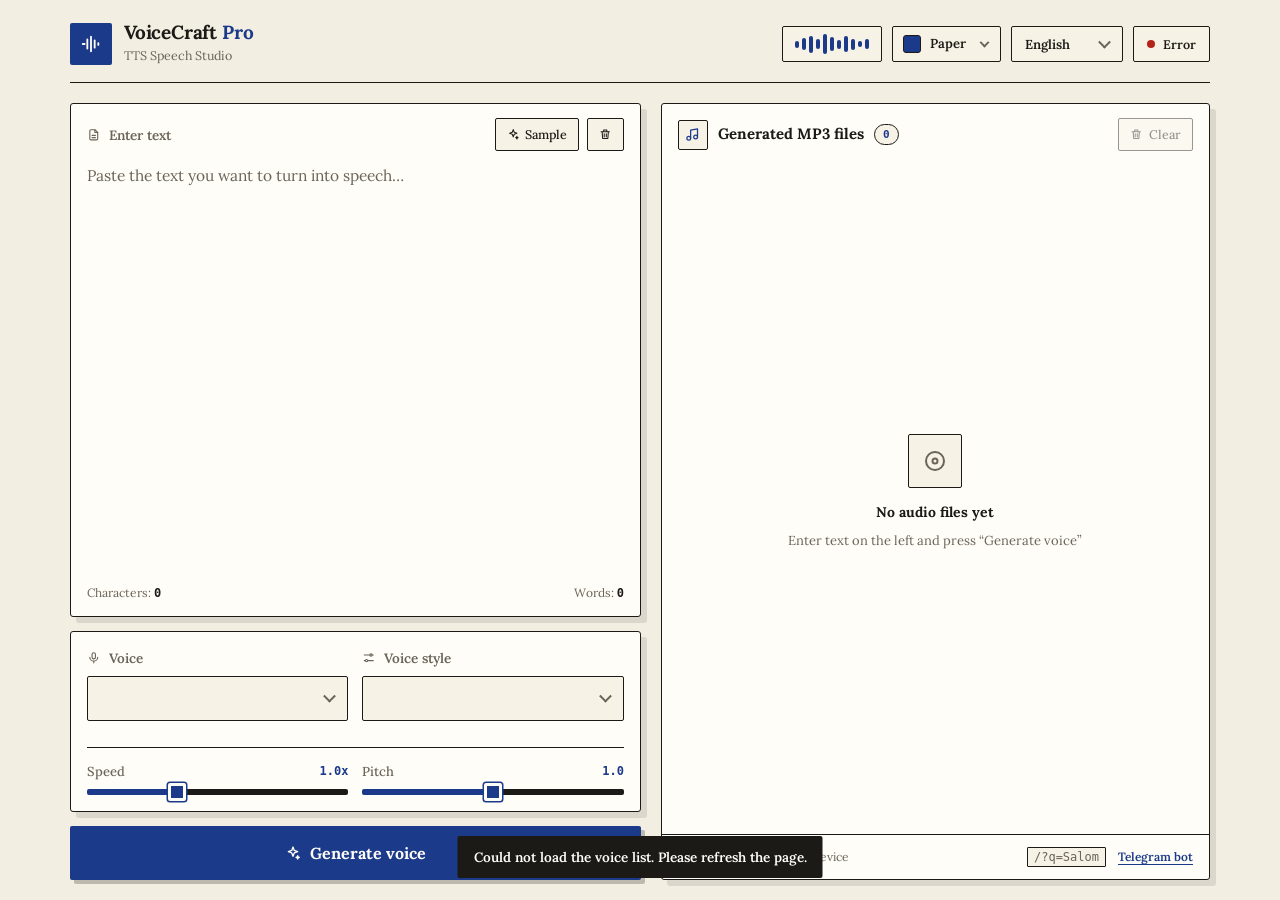
==== commit 9b5c38bc: "Add files via upload" ====
--- a/index.html
+++ b/index.html
@@ -4,126 +4,153 @@
 <meta charset="utf-8">
 <meta name="viewport" content="width=device-width,initial-scale=1">
 <title>VoiceCraft Pro — bepul O'zbekcha TTS</title>
-<meta name="description" content="Matnni tabiiy ovozga aylantiring va MP3 yuklab oling. O'zbek, rus, turk, ingliz va 40+ tilda. Bepul va cheksiz.">
+<meta name="description" content="Matnni tabiiy ovozga aylantiring va MP3 yuklab oling. O'zbek, rus, ingliz va 40+ tilda. Bepul va cheksiz.">
 <meta name="theme-color" content="#080a18">
 <link rel="icon" href="data:image/svg+xml,%3Csvg xmlns='http://www.w3.org/2000/svg' viewBox='0 0 32 32'%3E%3Crect width='32' height='32' rx='9' fill='%236366f1'/%3E%3Cpath d='M7 16h2m3-5v10m4-13v16m4-12v8m3-5v2' stroke='%23fff' stroke-width='2.4' stroke-linecap='round' fill='none'/%3E%3C/svg%3E">
 <link rel="preconnect" href="https://fonts.googleapis.com">
 <link rel="preconnect" href="https://fonts.gstatic.com" crossorigin>
-<link href="https://fonts.googleapis.com/css2?family=Inter:wght@400;500;600;700&display=swap" rel="stylesheet">
-<script>try{document.documentElement.dataset.theme=localStorage.getItem('theme')||(matchMedia('(prefers-color-scheme: light)').matches?'daylight':'midnight')}catch(e){}</script>
+<link href="https://fonts.googleapis.com/css2?family=Inter:wght@400;500;600;700&family=Lora:wght@400;500;600;700&family=JetBrains+Mono:wght@400;600&family=Rubik:wght@500;700;800&family=Nunito:wght@600;700;800&family=Montserrat:wght@500;600;700&display=swap" rel="stylesheet">
+<script>try{document.documentElement.dataset.theme=localStorage.getItem('theme')||(matchMedia('(prefers-color-scheme: light)').matches?'paper':'midnight')}catch(e){}</script>
 <style>
-:root,[data-theme=midnight]{--bg:#080a18;--g1:rgba(99,102,241,.22);--g2:rgba(124,58,237,.14);--card:rgba(20,24,48,.62);--line:rgba(148,163,255,.13);--field:rgba(8,10,26,.62);--text:#e8eaff;--mut:#7f86ad;--a:#6366f1;--a2:#7c3aed;--on:#fff;--ok:#34d399;--warn:#fbbf24;--err:#f87171;color-scheme:dark}
-[data-theme=aurora]{--bg:#050f0c;--g1:rgba(16,185,129,.2);--g2:rgba(20,184,166,.12);--card:rgba(12,32,27,.62);--line:rgba(110,231,183,.14);--field:rgba(4,16,13,.62);--text:#e6fff6;--mut:#78a597;--a:#34d399;--a2:#14b8a6;--on:#03150e}
-[data-theme=ember]{--bg:#120806;--g1:rgba(249,115,22,.2);--g2:rgba(244,63,94,.12);--card:rgba(40,20,14,.62);--line:rgba(253,186,116,.14);--field:rgba(20,8,5,.62);--text:#fff0e6;--mut:#b08a78;--a:#fb923c;--a2:#f43f5e;--on:#1c0a02}
-[data-theme=ocean]{--bg:#050f18;--g1:rgba(14,165,233,.2);--g2:rgba(59,130,246,.14);--card:rgba(12,30,46,.62);--line:rgba(125,211,252,.14);--field:rgba(4,14,24,.62);--text:#e6f6ff;--mut:#7b9db3;--a:#38bdf8;--a2:#3b82f6;--on:#031322}
-[data-theme=orchid]{--bg:#12061a;--g1:rgba(217,70,239,.2);--g2:rgba(236,72,153,.12);--card:rgba(38,16,50,.62);--line:rgba(240,171,252,.14);--field:rgba(20,6,28,.62);--text:#fdeaff;--mut:#a883b5;--a:#e879f9;--a2:#f472b6;--on:#1d0623}
-[data-theme=daylight]{--bg:#f2f4fb;--g1:rgba(99,102,241,.15);--g2:rgba(14,165,233,.1);--card:rgba(255,255,255,.82);--line:rgba(30,41,90,.12);--field:rgba(238,241,252,.92);--text:#161a33;--mut:#646a8c;--a:#5b5df0;--a2:#7c3aed;--on:#fff;--ok:#059669;--warn:#b45309;--err:#dc2626;color-scheme:light}
+/* Har bir mavzu — alohida "dunyo": rang, shrift, burchak, chiziq, soya, fon. Hammasi o'zgaruvchilar orqali. */
+:root,[data-theme=midnight]{--tc:#080a18;--bg:radial-gradient(60rem 38rem at 8% -12%,rgba(99,102,241,.22),transparent 62%),radial-gradient(50rem 34rem at 100% 0,rgba(124,58,237,.14),transparent 60%),#080a18;--solid:#12162e;--card:rgba(20,24,48,.62);--field:rgba(8,10,26,.62);--bd:rgba(148,163,255,.14);--bw:1px;--cbw:1px;--text:#e8eaff;--mut:#8a91b8;--a:#6366f1;--a2:#7c3aed;--at:#8b90ff;--on:#fff;--btn:linear-gradient(135deg,#6366f1,#7c3aed);--r:18px;--rs:12px;--rb:15px;--sh:none;--csh:none;--gsh:0 12px 30px -12px #6366f1;--gbd:0 solid transparent;--blur:14px;--font:Inter,system-ui,-apple-system,"Segoe UI",Roboto,sans-serif;--tt:uppercase;--ls:.08em;--lfs:11.5px;--fwt:700;--th:50%;--prog:rgba(255,255,255,.22);--ok:#34d399;--warn:#fbbf24;--err:#f87171;color-scheme:dark}
+[data-theme=paper]{--tc:#f3eee2;--bg:#f3eee2;--solid:#fffdf8;--card:#fffdf8;--field:#f7f2e6;--bd:#1c1a17;--text:#1c1a17;--mut:#6b6458;--a:#1b3a8a;--a2:#1b3a8a;--at:#1b3a8a;--on:#fffdf8;--btn:#1b3a8a;--r:3px;--rs:2px;--rb:2px;--sh:6px 6px 0 rgba(28,26,23,.1);--gsh:4px 4px 0 rgba(28,26,23,.25);--blur:0px;--font:Lora,Georgia,"Times New Roman",serif;--tt:none;--ls:0;--lfs:13.5px;--th:2px;--prog:rgba(255,255,255,.2);--ok:#1f7a4d;--warn:#9a6700;--err:#b42318;color-scheme:light}
+[data-theme=terminal]{--tc:#000;--bg:repeating-linear-gradient(0deg,rgba(57,255,20,.045) 0 1px,transparent 1px 3px),#000;--solid:#020a03;--card:#000a02;--field:#000;--bd:#1d7a2b;--text:#b8ffb8;--mut:#5aa564;--a:#39ff14;--a2:#39ff14;--at:#39ff14;--on:#000;--btn:#39ff14;--r:0;--rs:0;--rb:0;--sh:0 0 0 1px rgba(57,255,20,.12),0 0 30px -10px rgba(57,255,20,.5);--gsh:0 0 24px -4px rgba(57,255,20,.65);--blur:0px;--font:"JetBrains Mono",ui-monospace,Consolas,monospace;--tt:uppercase;--ls:.12em;--th:0;--prog:rgba(0,0,0,.25);color-scheme:dark}
+[data-theme=brutal]{--tc:#ffe14d;--bg:radial-gradient(rgba(0,0,0,.17) 1.3px,transparent 1.6px) 0 0/20px 20px,#ffe14d;--solid:#fff;--card:#fff;--field:#fff6c9;--bd:#000;--bw:3px;--cbw:2px;--text:#000;--mut:#3d3d3d;--a:#ff3d81;--a2:#ff3d81;--at:#c2005a;--on:#000;--btn:#ff3d81;--r:0;--rs:0;--rb:0;--sh:7px 7px 0 #000;--csh:3px 3px 0 #000;--gsh:6px 6px 0 #000;--gbd:3px solid #000;--blur:0px;--font:Rubik,system-ui,Arial,sans-serif;--tt:uppercase;--ls:.04em;--fwt:800;--th:0;--prog:rgba(0,0,0,.14);--ok:#008a4b;--warn:#a05a00;--err:#d00;color-scheme:light}
+[data-theme=sakura]{--tc:#ffe0ee;--bg:linear-gradient(160deg,#ffe0ee 0%,#e6d9fd 52%,#d4ecff 100%);--solid:#fff3f9;--card:rgba(255,255,255,.72);--field:rgba(255,255,255,.88);--bd:rgba(214,51,132,.2);--bw:2px;--cbw:1.5px;--text:#4a2450;--mut:#7e5a86;--a:#d63384;--a2:#7c4dff;--at:#b8236d;--on:#fff;--btn:linear-gradient(135deg,#d63384,#7c4dff);--r:30px;--rs:18px;--rb:999px;--sh:0 24px 50px -26px rgba(214,51,132,.6);--gsh:0 14px 28px -12px #d63384;--blur:12px;--font:Nunito,system-ui,sans-serif;--tt:none;--ls:0;--lfs:13.5px;--ok:#0f9d6b;--warn:#b45309;--err:#dc2626;color-scheme:light}
+[data-theme=sunset]{--tc:#c81d6b;--bg:linear-gradient(135deg,#e8452c 0%,#c81d6b 48%,#4a1f8f 100%);--solid:#3a0f4f;--card:rgba(32,6,44,.4);--field:rgba(255,255,255,.12);--bd:rgba(255,255,255,.3);--text:#fff;--mut:rgba(255,255,255,.76);--a:#ffd166;--a2:#ff9f43;--at:#ffd166;--on:#a3125a;--btn:#fff;--r:24px;--rs:14px;--rb:16px;--sh:0 30px 60px -30px rgba(0,0,0,.55);--gsh:0 14px 30px -10px rgba(0,0,0,.45);--blur:18px;--font:Montserrat,system-ui,sans-serif;--tt:none;--ls:0;--lfs:13.5px;--prog:rgba(163,18,90,.16);color-scheme:dark}
 
 *{box-sizing:border-box;margin:0}
-html{background:var(--bg)}
-body{min-height:100vh;font:15px/1.5 Inter,system-ui,-apple-system,"Segoe UI",Roboto,sans-serif;color:var(--text);
-  background:radial-gradient(60rem 38rem at 8% -12%,var(--g1),transparent 62%),radial-gradient(50rem 34rem at 100% 0,var(--g2),transparent 60%) fixed,var(--bg)}
+html{background:var(--tc)}
+body{min-height:100vh;font:15px/1.5 var(--font);color:var(--text);background:var(--bg);background-attachment:fixed}
 button,select,textarea,input{font:inherit;color:inherit}
 button{cursor:pointer}
-:focus-visible{outline:2px solid var(--a);outline-offset:2px}
+:focus-visible{outline:2px solid var(--at);outline-offset:2px}
 svg{display:block;flex:none}
 [hidden]{display:none!important}
-.wrap{max-width:1180px;margin:0 auto;padding:22px 20px 20px}
-
-/* header */
-header{display:flex;align-items:center;justify-content:space-between;gap:14px 20px;flex-wrap:wrap;padding-bottom:18px;margin-bottom:22px;border-bottom:1px solid var(--line)}
+
+.app{max-width:1180px;margin:0 auto;padding:22px 20px 20px;min-height:100vh;display:flex;flex-direction:column}
+header{flex:none;display:flex;align-items:center;justify-content:space-between;gap:14px 20px;flex-wrap:wrap;padding-bottom:16px;margin-bottom:20px;border-bottom:var(--cbw) solid var(--bd)}
 .brand{display:flex;align-items:center;gap:12px}
-.logo{width:42px;height:42px;border-radius:13px;display:grid;place-items:center;font-size:22px;color:var(--on);background:linear-gradient(135deg,var(--a),var(--a2));box-shadow:0 8px 24px -8px var(--a)}
-.brand b{display:block;font-size:19px;font-weight:700;letter-spacing:-.01em;line-height:1.15}
-.brand b i{font-style:normal;color:var(--a)}
+.logo{width:42px;height:42px;border-radius:var(--rs);display:grid;place-items:center;font-size:22px;color:var(--on);background:var(--btn);border:var(--gbd);box-shadow:var(--csh)}
+.brand b{display:block;font-size:19px;font-weight:var(--fwt);letter-spacing:-.01em;line-height:1.15}
+.brand b i{font-style:normal;color:var(--at)}
 .brand small{color:var(--mut);font-size:12.5px}
-.hd{display:flex;align-items:center;gap:10px;flex-wrap:wrap}
-.bars{display:flex;align-items:center;gap:3px;height:34px;padding:0 12px;border:1px solid var(--line);border-radius:12px;background:var(--card)}
+.hd{display:flex;align-items:center;gap:10px;flex-wrap:wrap;position:relative}
+
+/* boshqaruv elementlari (chip, select, pill, mavzu tugmasi) */
+.ctl,.chip,select,.pill,.bars,.tbtn{border:var(--cbw) solid var(--bd);border-radius:var(--rs);background:var(--field);box-shadow:var(--csh)}
+.bars{display:flex;align-items:center;gap:3px;height:36px;padding:0 12px}
 .bars i{width:4px;height:calc(var(--h)*60%);border-radius:2px;background:linear-gradient(var(--a),var(--a2))}
 .bars.live i{animation:eq .9s ease-in-out infinite alternate;animation-delay:calc(var(--n)*-.12s)}
 @keyframes eq{to{transform:scaleY(.3)}}
-.themes{display:flex;gap:7px;padding:0 4px}
-.themes button{width:20px;height:20px;border-radius:50%;border:2px solid transparent;background:linear-gradient(135deg,var(--c1),var(--c2));padding:0;transition:transform .15s}
-.themes button:hover{transform:scale(1.15)}
-.themes button[aria-checked=true]{border-color:var(--text);box-shadow:0 0 0 2px var(--bg) inset}
-select{appearance:none;-webkit-appearance:none;width:100%;padding:10px 34px 10px 13px;border-radius:12px;border:1px solid var(--line);background:var(--field) url("data:image/svg+xml,%3Csvg xmlns='http://www.w3.org/2000/svg' width='12' height='12' viewBox='0 0 24 24' fill='none' stroke='%237f86ad' stroke-width='3' stroke-linecap='round'%3E%3Cpath d='M6 9l6 6 6-6'/%3E%3C/svg%3E") no-repeat right 12px center;text-overflow:ellipsis}
-select option{background:#fff;color:#111}
-#lang{width:auto;padding:7px 30px 7px 12px;font-size:13px;font-weight:500;background-color:var(--card)}
-.pill{display:inline-flex;align-items:center;gap:8px;padding:7px 13px;border-radius:12px;border:1px solid var(--line);background:var(--card);font-size:12.5px;font-weight:600;white-space:nowrap}
+.sel{position:relative;min-width:0}
+.sel::after,.chev{content:"";position:absolute;right:14px;top:50%;width:7px;height:7px;border:solid var(--mut);border-width:0 2px 2px 0;transform:translateY(-70%) rotate(45deg);pointer-events:none}
+select{appearance:none;-webkit-appearance:none;width:100%;padding:10px 36px 10px 13px;text-overflow:ellipsis;cursor:pointer}
+select option,select optgroup{background:var(--solid);color:var(--text)}
+#ui{width:auto;padding:8px 34px 8px 13px;font-size:13px;font-weight:600;height:36px}
+.pill{display:inline-flex;align-items:center;gap:8px;height:36px;padding:0 13px;font-size:12.5px;font-weight:600;white-space:nowrap}
 .pill i{width:8px;height:8px;border-radius:50%;background:var(--ok)}
 .pill[data-s=busy] i{background:var(--warn);animation:pulse 1s infinite}
 .pill[data-s=err] i{background:var(--err)}
 @keyframes pulse{50%{opacity:.3}}
 
-/* layout */
-main{display:grid;grid-template-columns:minmax(0,1.04fr) minmax(0,1fr);gap:22px;align-items:start}
-.col{display:grid;gap:16px}
-.card{background:var(--card);border:1px solid var(--line);border-radius:18px;backdrop-filter:blur(14px);-webkit-backdrop-filter:blur(14px)}
+/* mavzu menyusi */
+.tbtn{position:relative;display:inline-flex;align-items:center;gap:9px;height:36px;padding:0 34px 0 10px;font-size:13px;font-weight:600}
+.tbtn .sw{width:18px;height:18px;border-radius:calc(var(--rs)/2 + 2px);background:var(--btn);border:var(--cbw) solid var(--bd)}
+.tbtn .chev{right:12px}
+.tbtn[aria-expanded=true]{border-color:var(--a)}
+.menu{position:absolute;right:0;top:calc(100% + 10px);z-index:30;width:min(330px,92vw);display:grid;gap:3px;padding:8px;background:var(--solid);border:var(--bw) solid var(--bd);border-radius:var(--r);box-shadow:var(--sh),0 24px 60px -20px rgba(0,0,0,.55)}
+.mi{display:grid;grid-template-columns:62px 1fr;gap:12px;align-items:center;padding:7px 9px;text-align:left;border:var(--cbw) solid transparent;border-radius:var(--rs);background:transparent}
+.mi:hover,.mi:focus-visible{background:var(--field)}
+.mi[aria-checked=true]{border-color:var(--a)}
+.mi b{display:block;font-size:14px}
+.mi small{color:var(--mut);font-size:12px}
+.pv{position:relative;width:62px;height:42px;border-radius:7px;overflow:hidden;border:1px solid rgba(128,128,128,.4)}
+.pv i{position:absolute;left:6px;right:6px;top:7px;height:16px;border-radius:3px;background:var(--pc)}
+.pv b{position:absolute;left:6px;bottom:7px;width:55%;height:7px;border-radius:3px;background:var(--pa)}
+
+/* tartib */
+main{display:grid;gap:20px;grid-template-columns:1fr}
+.col{display:flex;flex-direction:column;gap:14px}
+.card{background:var(--card);border:var(--bw) solid var(--bd);border-radius:var(--r);box-shadow:var(--sh);backdrop-filter:blur(var(--blur));-webkit-backdrop-filter:blur(var(--blur))}
+.txt{display:flex;flex-direction:column}
 .ch{display:flex;align-items:center;justify-content:space-between;gap:10px;padding:14px 16px 0}
-.lbl,label>span[data-i]{display:inline-flex;align-items:center;justify-content:flex-start;gap:8px;color:var(--mut);font-size:11.5px;font-weight:600;letter-spacing:.08em;text-transform:uppercase}
-.chip{display:inline-flex;align-items:center;gap:6px;padding:6px 11px;border-radius:9px;border:1px solid var(--line);background:var(--field);font-size:12.5px;font-weight:500}
+.lbl,label>span[data-i]{display:inline-flex;align-items:center;justify-content:flex-start;gap:8px;color:var(--mut);font-size:var(--lfs);font-weight:600;letter-spacing:var(--ls);text-transform:var(--tt)}
+.chip{display:inline-flex;align-items:center;gap:6px;padding:6px 11px;font-size:12.5px;font-weight:500}
 .chip:hover{border-color:var(--a)}
-.chip:disabled{opacity:.45;cursor:default;border-color:var(--line)}
+.chip:active{transform:translate(1px,1px)}
+.chip:disabled{opacity:.45;cursor:default;border-color:var(--bd)}
 .chip.danger:hover:not(:disabled){border-color:var(--err);color:var(--err)}
 .acts{display:flex;gap:8px}
-textarea{display:block;width:calc(100% - 32px);height:300px;margin:12px 16px 0;padding:0 8px 0 0;resize:vertical;border:0;background:transparent;font-size:15.5px;line-height:1.6;outline:0}
+textarea{display:block;width:calc(100% - 32px);height:240px;margin:12px 16px 0;padding:0 8px 0 0;resize:none;border:0;background:transparent;font-size:15.5px;line-height:1.6;outline:0;caret-color:var(--a)}
 textarea::placeholder{color:var(--mut)}
 .meta{display:flex;justify-content:space-between;padding:10px 16px 14px;color:var(--mut);font-size:12px}
 .meta b{font:600 12px ui-monospace,SFMono-Regular,Menlo,Consolas,monospace;color:var(--text)}
-.opts{padding:16px;display:grid;gap:16px}
-.r2{display:grid;grid-template-columns:1fr 1fr;gap:14px}
+.opts{padding:16px;display:grid;gap:14px}
+.r2{display:grid;grid-template-columns:1fr 1fr;gap:14px;align-items:start}
 label{display:grid;gap:8px;min-width:0}
-label>span:not([data-i]){display:flex;align-items:center;justify-content:space-between;gap:6px;color:var(--mut);font-size:12.5px;font-weight:500}
-.sl{padding-top:14px;border-top:1px solid var(--line)}
-output{font:600 12px ui-monospace,SFMono-Regular,Menlo,Consolas,monospace;color:var(--a)}
-input[type=range]{-webkit-appearance:none;appearance:none;width:100%;height:5px;border-radius:3px;background:linear-gradient(90deg,var(--a),var(--a2)) 0/var(--p,50%) 100% no-repeat,var(--line);outline-offset:6px}
-input[type=range]::-webkit-slider-thumb{-webkit-appearance:none;width:18px;height:18px;border-radius:50%;background:var(--a);border:3px solid var(--bg);box-shadow:0 0 0 1.5px var(--a)}
-input[type=range]::-moz-range-thumb{width:13px;height:13px;border-radius:50%;background:var(--a);border:3px solid var(--bg);box-shadow:0 0 0 1.5px var(--a)}
-.go{position:relative;overflow:hidden;display:flex;align-items:center;justify-content:center;width:100%;padding:15px;border:0;border-radius:15px;font-size:16px;font-weight:600;color:var(--on);background:linear-gradient(135deg,var(--a),var(--a2));box-shadow:0 12px 30px -12px var(--a);transition:filter .15s,transform .15s}
+label>span:not([data-i]){display:flex;align-items:center;justify-content:space-between;gap:6px;color:var(--mut);font-size:13px;font-weight:500}
+.more{display:inline-flex;align-items:center;gap:6px;justify-self:start;padding:2px 0;border:0;background:none;color:var(--at);font-size:12.5px;font-weight:600}
+.more:hover{text-decoration:underline;text-underline-offset:3px}
+.sl{padding-top:14px;border-top:var(--cbw) solid var(--bd)}
+output{font:600 12px ui-monospace,SFMono-Regular,Menlo,Consolas,monospace;color:var(--at)}
+input[type=range]{-webkit-appearance:none;appearance:none;width:100%;height:6px;border-radius:var(--th);background:linear-gradient(90deg,var(--a),var(--a2)) 0/var(--p,50%) 100% no-repeat,var(--bd);outline-offset:6px}
+input[type=range]::-webkit-slider-thumb{-webkit-appearance:none;width:18px;height:18px;border-radius:var(--th);background:var(--a);border:3px solid var(--solid);box-shadow:0 0 0 1.5px var(--a)}
+input[type=range]::-moz-range-thumb{width:13px;height:13px;border-radius:var(--th);background:var(--a);border:3px solid var(--solid);box-shadow:0 0 0 1.5px var(--a)}
+.go{position:relative;overflow:hidden;display:flex;align-items:center;justify-content:center;width:100%;padding:15px;border:var(--gbd);border-radius:var(--rb);font-size:16px;font-weight:700;letter-spacing:var(--ls);text-transform:var(--tt);color:var(--on);background:var(--btn);box-shadow:var(--gsh);transition:filter .15s,transform .1s}
 .go:hover{filter:brightness(1.08)}
-.go:active{transform:scale(.99)}
-.go::after{content:"";position:absolute;inset:0 auto 0 0;width:var(--p,0%);background:rgba(255,255,255,.22);transition:width .4s}
+.go:active{transform:translate(2px,2px)}
+.go::after{content:"";position:absolute;inset:0 auto 0 0;width:var(--p,0%);background:var(--prog);transition:width .4s}
 .go span{position:relative;z-index:1;display:inline-flex;align-items:center;gap:9px}
 .spin{width:16px;height:16px;border-radius:50%;border:2.5px solid currentColor;border-right-color:transparent;animation:rot .7s linear infinite}
 @keyframes rot{to{transform:rotate(1turn)}}
 
-/* fayllar */
-.files{position:sticky;top:16px;display:flex;flex-direction:column;min-height:460px;max-height:calc(100vh - 40px)}
+/* fayllar: faqat shu ro'yxat scroll bo'ladi */
+.files{display:flex;flex-direction:column;max-height:560px}
 .ttl{display:inline-flex;align-items:center;gap:10px;font-size:15px}
-.ttl .ic{display:grid;place-items:center;width:30px;height:30px;border-radius:9px;background:var(--field);border:1px solid var(--line);color:var(--a)}
-.ttl em{font:600 11px ui-monospace,Menlo,Consolas,monospace;font-style:normal;padding:3px 8px;border-radius:99px;background:var(--field);border:1px solid var(--line);color:var(--a)}
+.ttl .ic{display:grid;place-items:center;width:30px;height:30px;border-radius:var(--rs);background:var(--field);border:var(--cbw) solid var(--bd);color:var(--at)}
+.ttl em{font:600 11px ui-monospace,Menlo,Consolas,monospace;font-style:normal;padding:3px 8px;border-radius:99px;background:var(--field);border:var(--cbw) solid var(--bd);color:var(--at)}
 .empty{flex:1;display:grid;place-content:center;justify-items:center;gap:8px;padding:30px;text-align:center;color:var(--mut);font-size:13px}
 .empty b{color:var(--text);font-size:14px}
-.empty .ic{display:grid;place-items:center;width:54px;height:54px;font-size:24px;border-radius:16px;background:var(--field);border:1px solid var(--line);margin-bottom:6px}
-#list{flex:1;list-style:none;padding:14px 16px;display:grid;gap:10px;align-content:start;overflow:auto}
-.file{display:grid;grid-template-columns:auto minmax(0,1fr) auto;gap:12px;align-items:center;padding:12px;border-radius:14px;border:1px solid var(--line);background:var(--field)}
+.empty .ic{display:grid;place-items:center;width:54px;height:54px;font-size:24px;border-radius:var(--rs);background:var(--field);border:var(--cbw) solid var(--bd);margin-bottom:6px}
+#list{flex:1;min-height:0;list-style:none;padding:14px 16px;display:grid;gap:10px;align-content:start;overflow:auto;scrollbar-width:thin;scrollbar-color:var(--a) transparent}
+.file{display:grid;grid-template-columns:auto minmax(0,1fr) auto;gap:12px;align-items:center;padding:12px;border-radius:var(--rs);border:var(--cbw) solid var(--bd);background:var(--field)}
 .file.on{border-color:var(--a)}
-.pb{width:42px;height:42px;display:grid;place-items:center;font-size:17px;border:0;border-radius:13px;color:var(--on);background:linear-gradient(135deg,var(--a),var(--a2))}
+.pb{width:42px;height:42px;display:grid;place-items:center;font-size:17px;border:var(--gbd);border-radius:var(--rs);color:var(--on);background:var(--btn)}
 .inf{min-width:0}
 .t{font-weight:500;font-size:14px;white-space:nowrap;overflow:hidden;text-overflow:ellipsis}
 .m{display:flex;gap:12px;flex-wrap:wrap;color:var(--mut);font-size:12px}
-.bar{position:relative;height:4px;margin:9px 0 3px;border-radius:2px;background:var(--line);cursor:pointer}
+.bar{position:relative;height:4px;margin:9px 0 3px;border-radius:2px;background:var(--bd);cursor:pointer}
 .bar::before{content:"";position:absolute;inset:-9px 0}
 .bar::after{content:"";position:absolute;inset:0 auto 0 0;width:var(--p,0%);border-radius:2px;background:linear-gradient(90deg,var(--a),var(--a2))}
 .ib{display:flex;gap:4px}
-.ib>*{width:34px;height:34px;display:grid;place-items:center;font-size:16px;border-radius:10px;border:0;background:transparent;color:var(--mut);text-decoration:none}
+.ib>*{width:34px;height:34px;display:grid;place-items:center;font-size:16px;border-radius:var(--rs);border:0;background:transparent;color:var(--mut);text-decoration:none}
 .ib>*:hover{background:var(--card);color:var(--text)}
 .ib .del:hover{color:var(--err)}
-.foot{padding:12px 16px;border-top:1px solid var(--line);color:var(--mut);font-size:12px}
-footer{display:flex;justify-content:center;gap:8px 22px;flex-wrap:wrap;padding:26px 0 6px;color:var(--mut);font-size:12.5px}
-footer a{color:var(--mut);text-decoration-color:var(--line);text-underline-offset:3px}
-footer a:hover{color:var(--a)}
-code{font:12px ui-monospace,SFMono-Regular,Menlo,Consolas,monospace;padding:2px 6px;border-radius:6px;background:var(--field);border:1px solid var(--line)}
-#toast{position:fixed;left:50%;bottom:22px;transform:translate(-50%,20px);max-width:min(92vw,460px);padding:11px 16px;border-radius:12px;background:var(--text);color:var(--bg);font-size:13.5px;font-weight:500;opacity:0;pointer-events:none;transition:.25s;z-index:9}
+.foot{display:flex;justify-content:space-between;align-items:center;gap:10px;flex-wrap:wrap;padding:12px 16px;border-top:var(--cbw) solid var(--bd);color:var(--mut);font-size:12px}
+.foot a{color:var(--at);font-weight:600;text-underline-offset:3px}
+code{font:12px ui-monospace,SFMono-Regular,Menlo,Consolas,monospace;padding:2px 6px;border-radius:calc(var(--rs)/2);background:var(--field);border:var(--cbw) solid var(--bd)}
+.fl{display:flex;gap:12px;align-items:center}
+#toast{position:fixed;left:50%;bottom:22px;transform:translate(-50%,20px);max-width:min(92vw,460px);padding:11px 16px;border-radius:var(--rs);background:var(--text);color:var(--solid);font-size:13.5px;font-weight:600;opacity:0;pointer-events:none;transition:.25s;z-index:99}
 #toast.on{opacity:1;transform:translate(-50%,0)}
 
-@media(max-width:900px){main{grid-template-columns:1fr}.files{position:static;max-height:none;min-height:0}.empty{padding:40px 20px}}
-@media(max-width:560px){.wrap{padding:16px 14px}.r2{grid-template-columns:1fr}.bars{display:none}textarea{height:240px}.file{grid-template-columns:auto minmax(0,1fr)}.ib{grid-column:1/-1;justify-content:flex-end}}
+/* kompyuter: sahifa scroll bo'lmaydi — chap ustun ekranga sig'adi, o'ng tomonda faqat MP3 ro'yxati aylanadi */
+@media (min-width:901px) and (min-height:621px){
+  html,body{height:100%;overflow:hidden}
+  .app{height:100vh;height:100dvh;min-height:0}
+  main{flex:1;min-height:0;grid-template-columns:minmax(0,1.04fr) minmax(0,1fr);grid-template-rows:minmax(0,1fr)}
+  .col{min-height:0}
+  .txt{flex:1;min-height:0}
+  textarea{flex:1;height:auto;min-height:70px}
+  .files{max-height:none;min-height:0}
+}
+@media (max-width:560px){.app{padding:16px 14px}.r2{grid-template-columns:1fr}.bars{display:none}.file{grid-template-columns:auto minmax(0,1fr)}.ib{grid-column:1/-1;justify-content:flex-end}}
 @media(prefers-reduced-motion:reduce){*{animation:none!important;transition:none!important}}
 </style>
 </head>
 <body>
-<div class="wrap">
+<div class="app">
   <header>
     <div class="brand">
       <span class="logo" data-i="wave"></span>
@@ -131,69 +158,98 @@
     </div>
     <div class="hd">
       <div class="bars" id="bars" aria-hidden="true"></div>
-      <div class="themes" id="themes" role="radiogroup" aria-label="Mavzu"></div>
-      <select id="lang" aria-label="Til"></select>
-      <span class="pill" id="status" data-s="ready" role="status"><i></i><span>Tayyor</span></span>
+      <button class="tbtn" id="themeBtn" type="button" aria-haspopup="menu" aria-expanded="false"><i class="sw"></i><span id="themeName"></span><i class="chev"></i></button>
+      <div class="menu" id="themeMenu" role="menu" hidden></div>
+      <div class="sel"><select id="ui" aria-label="Til / Язык / Language"><option value="uz">O'zbekcha</option><option value="ru">Русский</option><option value="en">English</option></select></div>
+      <span class="pill" id="status" data-s="ready" role="status"><i></i><span></span></span>
     </div>
   </header>
 
   <main>
     <div class="col">
-      <section class="card">
+      <section class="card txt">
         <div class="ch">
-          <span class="lbl" data-i="text">Matn kiriting</span>
+          <span class="lbl" data-i="text"><span data-t="textLabel"></span></span>
           <span class="acts">
-            <button class="chip" id="sample" data-i="spark">Namuna</button>
-            <button class="chip danger" id="clearText" data-i="trash" aria-label="Matnni tozalash"></button>
+            <button class="chip" id="sample" data-i="spark"><span data-t="sample"></span></button>
+            <button class="chip danger" id="clearText" data-i="trash" data-ta="clearTextA"></button>
           </span>
         </div>
-        <textarea id="text" maxlength="100000" spellcheck="false" aria-label="Matn" placeholder="Ovozga aylantirmoqchi bo'lgan matningizni shu yerga yozing…"></textarea>
-        <div class="meta"><span>Belgilar: <b id="chars">0</b></span><span>So'zlar: <b id="words">0</b></span></div>
+        <textarea id="text" maxlength="100000" spellcheck="false" data-ta="textLabel" data-tp="ph"></textarea>
+        <div class="meta"><span><span data-t="chars"></span>: <b id="chars">0</b></span><span><span data-t="words"></span>: <b id="words">0</b></span></div>
       </section>
 
       <section class="card opts">
         <div class="r2">
-          <label><span data-i="mic">Ovoz varianti</span><select id="voice"></select></label>
-          <label><span data-i="sliders">Ovoz stili</span><select id="style"></select></label>
+          <label><span data-i="mic"><span data-t="voiceLabel"></span></span>
+            <div class="sel"><select id="voice"></select></div>
+            <button class="more" id="more" type="button" aria-expanded="false"></button>
+          </label>
+          <label><span data-i="sliders"><span data-t="styleLabel"></span></span><div class="sel"><select id="style"></select></div></label>
         </div>
         <div class="r2 sl">
-          <label><span>Tezlik <output id="spv">1.0x</output></span><input type="range" id="speed" min="0.5" max="2" step="0.1" value="1"></label>
-          <label><span>Ton <output id="ptv">1.0</output></span><input type="range" id="pitch" min="0.5" max="1.5" step="0.1" value="1"></label>
+          <label><span><span data-t="speed"></span><output id="spv">1.0x</output></span><input type="range" id="speed" min="0.5" max="2" step="0.1" value="1"></label>
+          <label><span><span data-t="pitch"></span><output id="ptv">1.0</output></span><input type="range" id="pitch" min="0.5" max="1.5" step="0.1" value="1"></label>
         </div>
       </section>
 
-      <button class="go" id="go" title="Ctrl + Enter"><span data-i="spark">Ovoz yaratish</span></button>
+      <button class="go" id="go" title="Ctrl + Enter"></button>
     </div>
 
     <aside class="card files">
       <div class="ch">
-        <span class="ttl"><span class="ic" data-i="music"></span><b>Yaratilgan MP3 fayllar</b><em id="count">0</em></span>
-        <button class="chip" id="clearAll" data-i="trash">Tozalash</button>
+        <span class="ttl"><span class="ic" data-i="music"></span><b data-t="files"></b><em id="count">0</em></span>
+        <button class="chip" id="clearAll" data-i="trash"><span data-t="clearAll"></span></button>
       </div>
       <div class="empty" id="empty">
         <span class="ic" data-i="disc"></span>
-        <b>Hali ovoz fayllari mavjud emas</b>
-        <span>Chap tomonda matn kiriting va «Ovoz yaratish» tugmasini bosing</span>
+        <b data-t="emptyT"></b>
+        <span data-t="emptyH"></span>
       </div>
       <ul id="list" hidden></ul>
-      <div class="foot">Fayllar qurilmangizda saqlanadi</div>
+      <div class="foot"><span data-t="saved"></span><span class="fl"><code>/?q=Salom</code><a id="botLink" href="https://t.me/Uzbekcha_tts_bot" target="_blank" rel="noopener">Telegram bot</a></span></div>
     </aside>
   </main>
-
-  <footer>
-    <a id="botLink" href="https://t.me/Uzbekcha_tts_bot" target="_blank" rel="noopener">Telegram bot</a>
-    <span>Havola orqali: <code>/?q=Salom</code></span>
-    <span>Bepul va cheksiz</span>
-  </footer>
 </div>
 <div id="toast" role="status" aria-live="polite"></div>
 
 <script>
 (() => {
 'use strict';
-const $ = s => document.querySelector(s);
+const $ = s => document.querySelector(s), $$ = s => [...document.querySelectorAll(s)];
 const sleep = ms => new Promise(r => setTimeout(r, ms));
 const ls = { get(k, d) { try { return localStorage.getItem(k) ?? d } catch { return d } }, set(k, v) { try { localStorage.setItem(k, v) } catch {} } };
+
+/* ---------- tillar: o'zbekcha / ruscha / inglizcha ---------- */
+const L = {
+  uz: { title: "VoiceCraft Pro — bepul O'zbekcha TTS", theme: 'Mavzu', ready: 'Tayyor', busy: 'Yaratilmoqda…', err: 'Xatolik', textLabel: 'Matn kiriting', sample: 'Namuna', clearTextA: 'Matnni tozalash',
+    ph: "Ovozga aylantirmoqchi bo'lgan matningizni shu yerga yozing…", chars: 'Belgilar', words: "So'zlar", voiceLabel: 'Ovoz varianti', styleLabel: 'Ovoz stili', speed: 'Tezlik', pitch: 'Ton', go: 'Ovoz yaratish',
+    files: 'Yaratilgan MP3 fayllar', clearAll: 'Tozalash', emptyT: 'Hali ovoz fayllari mavjud emas', emptyH: "Chap tomonda matn kiriting va «Ovoz yaratish» tugmasini bosing", saved: 'Fayllar qurilmangizda saqlanadi',
+    more: 'Boshqa tillardagi ovozlar', less: 'Faqat asosiy ovozlar', male: 'Erkak', female: 'Ayol', needText: 'Avval matn kiriting', needVoice: 'Ovoz tanlang', cancelled: 'Bekor qilindi', copied: 'Havola nusxalandi',
+    loadFail: "Ovozlar ro'yxati yuklanmadi. Sahifani yangilang.", confirm: "Barcha yaratilgan fayllar o'chirilsinmi?", rate: "Juda tez! Biroz kutib, qayta urinib ko'ring.", long: "Matn juda uzun.",
+    play: 'Ijro etish', dl: 'Yuklab olish', del: "O'chirish", link: '?q= havolani nusxalash', seek: 'Ijro joyi',
+    s_natural: 'Tabiiy', s_deep: "Dev — chuqur va og'ir", s_chipmunk: 'Minion — ingichka va tez', s_hype: 'Reklama — tez va baland', s_calm: 'Sokin — sekin va yumshoq',
+    th_midnight: 'Tungi shisha', th_paper: "Qog'oz va siyoh", th_terminal: 'Qora ekran, yashil kod', th_brutal: 'Qalin va yorqin', th_sakura: 'Yumshoq pastel', th_sunset: 'Issiq gradient' },
+  ru: { title: 'VoiceCraft Pro — бесплатный синтез речи', theme: 'Тема', ready: 'Готово', busy: 'Создаётся…', err: 'Ошибка', textLabel: 'Введите текст', sample: 'Пример', clearTextA: 'Очистить текст',
+    ph: 'Вставьте сюда текст, который нужно озвучить…', chars: 'Символы', words: 'Слова', voiceLabel: 'Голос', styleLabel: 'Стиль голоса', speed: 'Скорость', pitch: 'Тон', go: 'Создать озвучку',
+    files: 'Созданные MP3-файлы', clearAll: 'Очистить', emptyT: 'Пока нет аудиофайлов', emptyH: 'Введите текст слева и нажмите «Создать озвучку»', saved: 'Файлы хранятся на вашем устройстве',
+    more: 'Голоса на других языках', less: 'Только основные голоса', male: 'Мужской', female: 'Женский', needText: 'Сначала введите текст', needVoice: 'Выберите голос', cancelled: 'Отменено', copied: 'Ссылка скопирована',
+    loadFail: 'Не удалось загрузить список голосов. Обновите страницу.', confirm: 'Удалить все созданные файлы?', rate: 'Слишком часто! Подождите немного и повторите.', long: 'Текст слишком длинный.',
+    play: 'Воспроизвести', dl: 'Скачать', del: 'Удалить', link: 'Скопировать ссылку ?q=', seek: 'Позиция',
+    s_natural: 'Естественный', s_deep: 'Великан — низкий и тяжёлый', s_chipmunk: 'Миньон — тонкий и быстрый', s_hype: 'Реклама — быстрый и громкий', s_calm: 'Спокойный — медленный и мягкий',
+    th_midnight: 'Ночное стекло', th_paper: 'Бумага и чернила', th_terminal: 'Чёрный экран, зелёный код', th_brutal: 'Жирный и яркий', th_sakura: 'Мягкий пастель', th_sunset: 'Тёплый градиент' },
+  en: { title: 'VoiceCraft Pro — free text to speech', theme: 'Theme', ready: 'Ready', busy: 'Generating…', err: 'Error', textLabel: 'Enter text', sample: 'Sample', clearTextA: 'Clear text',
+    ph: 'Paste the text you want to turn into speech…', chars: 'Characters', words: 'Words', voiceLabel: 'Voice', styleLabel: 'Voice style', speed: 'Speed', pitch: 'Pitch', go: 'Generate voice',
+    files: 'Generated MP3 files', clearAll: 'Clear', emptyT: 'No audio files yet', emptyH: 'Enter text on the left and press “Generate voice”', saved: 'Files are stored on your device',
+    more: 'Voices in other languages', less: 'Main voices only', male: 'Male', female: 'Female', needText: 'Enter some text first', needVoice: 'Choose a voice', cancelled: 'Cancelled', copied: 'Link copied',
+    loadFail: 'Could not load the voice list. Please refresh the page.', confirm: 'Delete all generated files?', rate: 'Too fast! Wait a moment and try again.', long: 'The text is too long.',
+    play: 'Play', dl: 'Download', del: 'Delete', link: 'Copy ?q= link', seek: 'Seek',
+    s_natural: 'Natural', s_deep: 'Giant — deep and heavy', s_chipmunk: 'Minion — high and quick', s_hype: 'Hype — fast and loud', s_calm: 'Calm — slow and soft',
+    th_midnight: 'Night glass', th_paper: 'Paper & ink', th_terminal: 'Black screen, green code', th_brutal: 'Bold & loud', th_sakura: 'Soft pastel', th_sunset: 'Warm gradient' },
+};
+let lang = ls.get('vc.ui', '');
+if (!L[lang]) { const n = (navigator.language || '').slice(0, 2); lang = n === 'ru' ? 'ru' : n === 'en' ? 'en' : 'uz'; }
+const t = (k, d) => L[lang][k] ?? L.uz[k] ?? d ?? k;
 
 /* ---------- ikonlar ---------- */
 const P = {
@@ -209,49 +265,73 @@
   pause: '<path d="M8 5v14M16 5v14" stroke-width="3.2"/>',
   down: '<path d="M12 4v11m0 0l-4-4m4 4l4-4M5 20h14"/>',
   link: '<path d="M10 14a4 4 0 0 0 5.7 0l3-3a4 4 0 0 0-5.7-5.7l-1 1M14 10a4 4 0 0 0-5.7 0l-3 3a4 4 0 0 0 5.7 5.7l1-1"/>',
+  plus: '<path d="M12 5v14M5 12h14"/>',
+  minus: '<path d="M5 12h14"/>',
 };
 const svg = n => `<svg viewBox="0 0 24 24" width="1em" height="1em" fill="none" stroke="currentColor" stroke-width="2" stroke-linecap="round" stroke-linejoin="round" aria-hidden="true">${P[n]}</svg>`;
-document.querySelectorAll('[data-i]').forEach(e => e.insertAdjacentHTML('afterbegin', svg(e.dataset.i)));
-
-const toast = (() => { let t; return m => { const e = $('#toast'); e.textContent = m; e.classList.add('on'); clearTimeout(t); t = setTimeout(() => e.classList.remove('on'), 3400); }; })();
-
-/* ---------- mavzular ---------- */
-const THEMES = [
-  ['midnight', 'Yarim tun', '#6366f1', '#7c3aed'], ['aurora', 'Shimol nuri', '#34d399', '#14b8a6'],
-  ['ember', "Cho'g'", '#fb923c', '#f43f5e'], ['ocean', 'Okean', '#38bdf8', '#3b82f6'],
-  ['orchid', 'Orxideya', '#e879f9', '#f472b6'], ['daylight', 'Kunduz', '#5b5df0', '#7c3aed'],
+$$('[data-i]').forEach(e => e.insertAdjacentHTML('afterbegin', svg(e.dataset.i)));
+const toast = (() => { let h; return m => { const e = $('#toast'); e.textContent = m; e.classList.add('on'); clearTimeout(h); h = setTimeout(() => e.classList.remove('on'), 3400); }; })();
+
+/* ---------- mavzular: bitta tugma -> menyu ---------- */
+const TH = [  // id, nom, oldindan ko'rish: fon, karta, urg'u
+  ['midnight', 'Midnight', '#080a18', '#222850', 'linear-gradient(90deg,#6366f1,#7c3aed)'],
+  ['paper', 'Paper', '#f3eee2', '#fffdf8', '#1b3a8a'],
+  ['terminal', 'Terminal', '#000', '#06210b', '#39ff14'],
+  ['brutal', 'Brutal', '#ffe14d', '#fff', '#ff3d81'],
+  ['sakura', 'Sakura', 'linear-gradient(160deg,#ffe0ee,#e6d9fd,#d4ecff)', '#ffffffd0', 'linear-gradient(90deg,#d63384,#7c4dff)'],
+  ['sunset', 'Sunset', 'linear-gradient(135deg,#e8452c,#c81d6b,#4a1f8f)', '#ffffff40', '#ffd166'],
 ];
-const themesEl = $('#themes');
-THEMES.forEach(([id, name, c1, c2]) => {
-  const b = document.createElement('button');
-  b.type = 'button'; b.title = name; b.setAttribute('role', 'radio'); b.setAttribute('aria-label', name);
-  b.style.cssText = `--c1:${c1};--c2:${c2}`; b.dataset.t = id;
-  b.onclick = () => setTheme(id);
-  themesEl.append(b);
+const menu = $('#themeMenu'), tbtn = $('#themeBtn');
+function buildMenu() {
+  const cur = document.documentElement.dataset.theme;
+  menu.innerHTML = '';
+  for (const [id, name, bg, card, a] of TH) {
+    const b = document.createElement('button');
+    b.type = 'button'; b.className = 'mi'; b.dataset.t = id; b.setAttribute('role', 'menuitemradio'); b.setAttribute('aria-checked', id === cur);
+    b.innerHTML = `<span class="pv" style="background:${bg};--pc:${card};--pa:${a}"><i></i><b></b></span><span><b></b><small></small></span>`;
+    b.querySelector('span:last-child b').textContent = name; b.querySelector('small').textContent = t('th_' + id);
+    b.onclick = () => { setTheme(id); toggleMenu(false); tbtn.focus(); };
+    menu.append(b);
+  }
+}
+function toggleMenu(open) {
+  open = open ?? menu.hidden; menu.hidden = !open; tbtn.setAttribute('aria-expanded', open);
+  if (open) (menu.querySelector('[aria-checked=true]') || menu.firstChild).focus();
+}
+function setTheme(id) {
+  if (!TH.some(x => x[0] === id)) id = 'midnight';
+  document.documentElement.dataset.theme = id; ls.set('theme', id);
+  $('#themeName').textContent = TH.find(x => x[0] === id)[1];
+  tbtn.title = t('theme');
+  $$('#themeMenu .mi').forEach(b => b.setAttribute('aria-checked', b.dataset.t === id));
+  $('meta[name=theme-color]').content = getComputedStyle(document.documentElement).getPropertyValue('--tc').trim();
+}
+tbtn.onclick = () => toggleMenu();
+document.addEventListener('click', e => { if (!menu.hidden && !menu.contains(e.target) && !tbtn.contains(e.target)) toggleMenu(false); });
+document.addEventListener('keydown', e => {
+  if (menu.hidden) return;
+  const items = [...menu.children], i = items.indexOf(document.activeElement);
+  if (e.key === 'Escape') { toggleMenu(false); tbtn.focus(); }
+  else if (e.key === 'ArrowDown') { e.preventDefault(); items[(i + 1) % items.length].focus(); }
+  else if (e.key === 'ArrowUp') { e.preventDefault(); items[(i - 1 + items.length) % items.length].focus(); }
 });
-function setTheme(id) {
-  document.documentElement.dataset.theme = id; ls.set('theme', id);
-  themesEl.querySelectorAll('button').forEach(b => b.setAttribute('aria-checked', b.dataset.t === id));
-  $('meta[name=theme-color]').content = getComputedStyle(document.documentElement).getPropertyValue('--bg').trim();
-}
-setTheme(document.documentElement.dataset.theme);
-
-/* ---------- ovoz tasmasi (bezak + holat) ---------- */
+
+/* ---------- bezak ovoz tasmasi ---------- */
 const bars = $('#bars');
 [.35, .6, .85, .5, 1, .7, .45, .8, .55, .3, .5].forEach((h, n) => bars.insertAdjacentHTML('beforeend', `<i style="--h:${h};--n:${n}"></i>`));
 
 /* ---------- holat ---------- */
-const el = { text: $('#text'), voice: $('#voice'), style: $('#style'), lang: $('#lang'), speed: $('#speed'), pitch: $('#pitch'), go: $('#go'), list: $('#list') };
-const GO_IDLE = el.go.innerHTML;
-let busy = false, ctl = null, V = [];
-const setStatus = (s, t) => { const p = $('#status'); p.dataset.s = s; p.lastElementChild.textContent = t; };
+const el = { text: $('#text'), voice: $('#voice'), style: $('#style'), speed: $('#speed'), pitch: $('#pitch'), go: $('#go'), list: $('#list'), more: $('#more'), ui: $('#ui') };
+let busy = false, ctl = null, V = [], ST = [], state = 'ready', showAll = false, progress = '';
+const setStatus = s => { state = s; const p = $('#status'); p.dataset.s = s; p.lastElementChild.textContent = t(s); };
 const live = () => bars.classList.toggle('live', busy || (!au.paused && !au.ended));
+const goIdle = () => { el.go.innerHTML = `<span>${svg('spark')}<span>${t('go')}</span></span>`; };
 
 /* ---------- matn ---------- */
 el.text.addEventListener('input', () => {
-  const t = el.text.value.trim();
+  const v = el.text.value.trim();
   $('#chars').textContent = el.text.value.length;
-  $('#words').textContent = t ? t.split(/\s+/).length : 0;
+  $('#words').textContent = v ? v.split(/\s+/).length : 0;
   ls.set('vc.text', el.text.value.slice(0, 20000));
 });
 el.text.value = ls.get('vc.text', ''); el.text.dispatchEvent(new Event('input'));
@@ -262,10 +342,7 @@
   tr: 'VoiceCraft Pro ile metinlerinizi doğal bir sese dönüştürebilir ve MP3 olarak indirebilirsiniz. Hoş geldiniz!',
   en: 'With VoiceCraft Pro you can turn any text into natural speech and download it as an MP3. Welcome!',
 };
-$('#sample').onclick = () => {
-  el.text.value = SAMPLES[(el.lang.value || el.voice.value).slice(0, 2)] || SAMPLES.uz;
-  el.text.dispatchEvent(new Event('input'));
-};
+$('#sample').onclick = () => { el.text.value = SAMPLES[(el.voice.value || '').slice(0, 2)] || SAMPLES.uz; el.text.dispatchEvent(new Event('input')); };
 
 /* ---------- slayderlar ---------- */
 const fill = i => i.style.setProperty('--p', (i.value - i.min) / (i.max - i.min) * 100 + '%');
@@ -277,41 +354,72 @@
 [el.speed, el.pitch].forEach(i => { i.value = ls.get('vc.' + i.id, i.value); i.oninput = () => { syncSliders(); ls.set('vc.' + i.id, i.value); }; });
 syncSliders();
 
-/* ---------- ovozlar ---------- */
+/* ---------- ovozlar: boshida 6 ta (uz, ru, en — 2 tadan), "boshqa tillar" tugmasi bilan hammasi ---------- */
+const PRIMARY = [['uz', ["uz-UZ-SardorNeural", "uz-UZ-MadinaNeural"]], ['ru', ['ru-RU-DmitryNeural', 'ru-RU-SvetlanaNeural']], ['en', ['en-US-AndrewNeural', 'en-US-AriaNeural']]];
+const NAT = { uz: "O'zbekcha", ru: 'Русский', en: 'English' };
+const PRIM_IDS = PRIMARY.flatMap(p => p[1]);
+const lname = l => { try { return new Intl.DisplayNames([lang], { type: 'language' }).of(l) || l; } catch { return l; } };
+const grp = label => { const g = document.createElement('optgroup'); g.label = label; return g; };
 function fillVoices() {
-  const l = el.lang.value, list = V.filter(v => !l || v.lang === l);
+  const want = el.voice.value || ls.get('vc.voice', PRIM_IDS[0]), byId = new Map(V.map(v => [v.id, v]));
+  const opt = v => new Option(`${v.name} — ${t(v.gender)}`, v.id);
   el.voice.innerHTML = '';
-  list.forEach(v => el.voice.add(new Option(`${v.name} — ${v.gender}${l ? '' : ' (' + v.lang + ')'}`, v.id)));
-  const saved = ls.get('vc.voice', '');
-  if (list.some(v => v.id === saved)) el.voice.value = saved;
-}
+  for (const [code, ids] of PRIMARY) {
+    const g = grp(NAT[code]);
+    ids.forEach(id => byId.has(id) && g.append(opt(byId.get(id))));
+    if (g.children.length) el.voice.append(g);
+  }
+  if (showAll) {
+    const by = {};
+    V.filter(v => !PRIM_IDS.includes(v.id)).forEach(v => (by[v.lang] = by[v.lang] || []).push(v));
+    Object.keys(by).sort((a, b) => lname(a).localeCompare(lname(b))).forEach(l => { const g = grp(lname(l)); by[l].forEach(v => g.append(opt(v))); el.voice.append(g); });
+  }
+  el.voice.value = [...el.voice.options].some(o => o.value === want) ? want : (el.voice.options[0] || {}).value || '';
+  ls.set('vc.voice', el.voice.value);
+  el.more.setAttribute('aria-expanded', showAll);
+  el.more.innerHTML = `${svg(showAll ? 'minus' : 'plus')}<span>${t(showAll ? 'less' : 'more')}</span>`;
+}
+function fillStyles() {
+  const want = el.style.value || ls.get('vc.style', 'natural');
+  el.style.innerHTML = ST.map(s => `<option value="${s.id}"></option>`).join('');
+  [...el.style.options].forEach((o, i) => o.textContent = t('s_' + ST[i].id, ST[i].name));
+  el.style.value = ST.some(s => s.id === want) ? want : 'natural';
+}
+el.more.onclick = () => { showAll = !showAll; fillVoices(); };
+el.voice.onchange = () => ls.set('vc.voice', el.voice.value);
+el.style.onchange = () => ls.set('vc.style', el.style.value);
 async function init() {
   try {
     const r = await (await fetch('/api/voices')).json();
-    V = r.voices;
+    V = r.voices; ST = r.styles;
     if (r.bot_url) $('#botLink').href = r.bot_url;
-    const first = ['uz-UZ', 'ru-RU', 'tr-TR', 'en-US'], rank = l => { const x = first.indexOf(l); return x < 0 ? 99 : x; };
-    const langs = [...new Set(V.map(v => v.lang))].sort((a, b) => rank(a) - rank(b) || a.localeCompare(b));
-    el.lang.innerHTML = '<option value="">Barcha tillar</option>' + langs.map(l => `<option value="${l}">${l.replace('-', ' ')}</option>`).join('');
-    const want = ls.get('vc.lang', 'uz-UZ');
-    el.lang.value = langs.includes(want) || want === '' ? want : '';
-    el.style.innerHTML = r.styles.map(s => `<option value="${s.id}">${s.name}</option>`).join('');
-    el.style.value = ls.get('vc.style', 'natural');
-    fillVoices();
-  } catch { toast("Ovozlar ro'yxati yuklanmadi. Sahifani yangilang."); setStatus('err', 'Xatolik'); }
-}
-el.lang.onchange = () => { ls.set('vc.lang', el.lang.value); fillVoices(); };
-el.voice.onchange = () => ls.set('vc.voice', el.voice.value);
-el.style.onchange = () => ls.set('vc.style', el.style.value);
+    const saved = ls.get('vc.voice', '');
+    showAll = V.some(v => v.id === saved) && !PRIM_IDS.includes(saved);   // saqlangan ovoz asosiylar orasida bo'lmasa, ro'yxat ochiq turadi
+    fillVoices(); fillStyles();
+  } catch { toast(t('loadFail')); setStatus('err'); }
+}
+
+/* ---------- tilni qo'llash ---------- */
+function applyLang() {
+  document.documentElement.lang = lang; document.title = t('title'); el.ui.value = lang;
+  $$('[data-t]').forEach(e => e.textContent = t(e.dataset.t));
+  $$('[data-tp]').forEach(e => e.placeholder = t(e.dataset.tp));
+  $$('[data-ta]').forEach(e => { e.setAttribute('aria-label', t(e.dataset.ta)); if (e.tagName === 'BUTTON') e.title = t(e.dataset.ta); });
+  setStatus(state); if (!busy) goIdle();
+  buildMenu(); setTheme(document.documentElement.dataset.theme);
+  if (V.length) { fillVoices(); fillStyles(); }
+  render();
+}
+el.ui.onchange = () => { lang = el.ui.value; ls.set('vc.ui', lang); applyLang(); };
 
 /* ---------- yaratish ---------- */
-function split(t, max = 2500) {   // uzun matn: gap chegarasida bo'laklanadi, MP3 bo'laklari ketma-ket ulanadi
+function split(s, max = 2500) {   // uzun matn: gap chegarasida bo'laklanadi, MP3 bo'laklari ketma-ket ulanadi
   const out = []; let cur = '';
   const flush = () => { if (cur.trim()) out.push(cur.trim()); cur = ''; };
-  for (let s of t.replace(/([.!?…])\s+/g, '$1\n').split(/\n+/)) {
-    while (s.length > max) { flush(); out.push(s.slice(0, max)); s = s.slice(max); }
-    if (cur.length + s.length + 1 > max) flush();
-    cur += s + ' ';
+  for (let x of s.replace(/([.!?…])\s+/g, '$1\n').split(/\n+/)) {
+    while (x.length > max) { flush(); out.push(x.slice(0, max)); x = x.slice(max); }
+    if (cur.length + x.length + 1 > max) flush();
+    cur += x + ' ';
   }
   flush(); return out;
 }
@@ -321,7 +429,8 @@
     try {
       const r = await fetch('/api/tts', { method: 'POST', headers: { 'Content-Type': 'application/json' }, body: JSON.stringify({ text, voice: el.voice.value, ...params() }), signal: ctl.signal });
       if (r.ok) return await r.blob();
-      const e = new Error((await r.json().catch(() => ({}))).message || 'Server xatosi ' + r.status);
+      const m = (await r.json().catch(() => ({}))).message;
+      const e = new Error(r.status === 429 ? t('rate') : r.status === 413 ? t('long') : m || 'HTTP ' + r.status);
       e.fatal = r.status < 500 && r.status !== 429;
       e.wait = (+r.headers.get('Retry-After') || 0) * 1000;
       throw e;
@@ -334,23 +443,23 @@
 async function generate() {
   if (busy) { ctl.abort(); return; }
   const text = el.text.value.trim();
-  if (!text) { toast('Avval matn kiriting'); el.text.focus(); return; }
-  if (!el.voice.value) { toast('Ovoz tanlang'); return; }
-  busy = true; ctl = new AbortController(); setStatus('busy', 'Yaratilmoqda…'); live();
+  if (!text) { toast(t('needText')); el.text.focus(); return; }
+  if (!el.voice.value) { toast(t('needVoice')); return; }
+  busy = true; ctl = new AbortController(); setStatus('busy'); live();
   const parts = split(text), blobs = [];
   try {
     for (let i = 0; i < parts.length; i++) {
       el.go.style.setProperty('--p', i / parts.length * 100 + '%');
-      el.go.innerHTML = `<span><i class="spin"></i>Yaratilmoqda… ${i + 1}/${parts.length}</span>`;
+      el.go.innerHTML = `<span><i class="spin"></i>${t('busy')} ${i + 1}/${parts.length}</span>`;
       blobs.push(await tts(parts[i]));
     }
     await addFile(new Blob(blobs, { type: 'audio/mpeg' }), text);
-    setStatus('ready', 'Tayyor');
+    setStatus('ready');
   } catch (e) {
-    if (e.name === 'AbortError') { setStatus('ready', 'Tayyor'); toast('Bekor qilindi'); }
-    else { setStatus('err', 'Xatolik'); toast(e.message || "Ovoz yaratib bo'lmadi"); }
+    if (e.name === 'AbortError') { setStatus('ready'); toast(t('cancelled')); }
+    else { setStatus('err'); toast(e.message || t('err')); }
   } finally {
-    busy = false; el.go.innerHTML = GO_IDLE; el.go.style.removeProperty('--p'); live();
+    busy = false; goIdle(); el.go.style.removeProperty('--p'); live();
   }
 }
 el.go.onclick = generate;
@@ -358,11 +467,10 @@
 
 /* ---------- fayllar (IndexedDB — faqat shu qurilmada) ---------- */
 const idb = new Promise((ok, no) => { try { const r = indexedDB.open('voicecraft', 1); r.onupgradeneeded = () => r.result.createObjectStore('f', { keyPath: 'id' }); r.onsuccess = () => ok(r.result); r.onerror = () => no(r.error); } catch (e) { no(e); } });
-const db = (mode, fn) => idb.then(d => new Promise((ok, no) => { const t = d.transaction('f', mode), q = fn(t.objectStore('f')); t.oncomplete = () => ok(q && q.result); t.onerror = () => no(t.error); })).catch(() => null);
+const db = (mode, fn) => idb.then(d => new Promise((ok, no) => { const tx = d.transaction('f', mode), q = fn(tx.objectStore('f')); tx.oncomplete = () => ok(q && q.result); tx.onerror = () => no(tx.error); })).catch(() => null);
 const MAX_FILES = 40;
 let files = [], cur = null;
 const au = new Audio();
-
 const fmt = s => isFinite(s) && s > 0 ? Math.floor(s / 60) + ':' + String(Math.floor(s % 60)).padStart(2, '0') : '0:00';
 const mb = b => b > 1e6 ? (b / 1e6).toFixed(1) + ' MB' : Math.max(1, Math.round(b / 1e3)) + ' KB';
 const duration = url => new Promise(r => { const a = new Audio(url); a.onloadedmetadata = () => r(a.duration); a.onerror = () => r(0); setTimeout(() => r(0), 4000); });
@@ -393,20 +501,20 @@
   el.list.hidden = !files.length; el.list.innerHTML = '';
   for (const f of files) {
     const li = document.createElement('li'); li.className = 'file'; li.dataset.id = f.id;
-    li.innerHTML = `<button class="pb" aria-label="Ijro etish">${svg('play')}</button>
-      <div class="inf"><div class="t"></div><div class="m"><span class="v"></span><span class="tm">${fmt(f.dur)}</span><span>${mb(f.size)}</span><span>${new Date(f.ts).toLocaleTimeString([], { hour: '2-digit', minute: '2-digit' })}</span></div><div class="bar" role="slider" aria-label="Ijro joyi"></div></div>
-      <div class="ib">${f.text ? `<button class="lk" title="?q= havolani nusxalash" aria-label="Havolani nusxalash">${svg('link')}</button>` : ''}<a download="tts-${f.vname.toLowerCase().replace(/[^a-z0-9]/g, '')}-${f.id}.mp3" href="${f.url}" title="Yuklab olish" aria-label="Yuklab olish">${svg('down')}</a><button class="del" title="O'chirish" aria-label="O'chirish">${svg('trash')}</button></div>`;
+    li.innerHTML = `<button class="pb" aria-label="${t('play')}">${svg('play')}</button>
+      <div class="inf"><div class="t"></div><div class="m"><span class="v"></span><span class="tm">${fmt(f.dur)}</span><span>${mb(f.size)}</span><span>${new Date(f.ts).toLocaleTimeString([], { hour: '2-digit', minute: '2-digit' })}</span></div><div class="bar" role="slider" aria-label="${t('seek')}"></div></div>
+      <div class="ib">${f.text ? `<button class="lk" title="${t('link')}" aria-label="${t('link')}">${svg('link')}</button>` : ''}<a download="tts-${f.vname.toLowerCase().replace(/[^a-z0-9]/g, '')}-${f.id}.mp3" href="${f.url}" title="${t('dl')}" aria-label="${t('dl')}">${svg('down')}</a><button class="del" title="${t('del')}" aria-label="${t('del')}">${svg('trash')}</button></div>`;
     li.querySelector('.t').textContent = f.title; li.querySelector('.v').textContent = f.vname;
     li.querySelector('.pb').onclick = () => toggle(f);
     li.querySelector('.del').onclick = () => remove(f.id);
     const lk = li.querySelector('.lk');
-    if (lk) lk.onclick = () => navigator.clipboard.writeText(linkFor(f)).then(() => toast('Havola nusxalandi'), () => toast(linkFor(f)));
+    if (lk) lk.onclick = () => navigator.clipboard.writeText(linkFor(f)).then(() => toast(t('copied')), () => toast(linkFor(f)));
     li.querySelector('.bar').onclick = e => { if (cur === f.id && au.duration) { const r = e.currentTarget.getBoundingClientRect(); au.currentTime = (e.clientX - r.left) / r.width * au.duration; } };
     el.list.append(li);
   }
   paint();
 }
-$('#clearAll').onclick = () => { if (files.length && confirm("Barcha yaratilgan fayllar o'chirilsinmi?")) { [...files].forEach(f => remove(f.id, true)); render(); } };
+$('#clearAll').onclick = () => { if (files.length && confirm(t('confirm'))) { [...files].forEach(f => remove(f.id, true)); render(); } };
 
 /* ---------- ijro ---------- */
 function play(f) { if (cur !== f.id) { au.src = f.url; cur = f.id; } au.play().catch(() => {}); }
@@ -429,6 +537,7 @@
 });
 
 /* ---------- boshlash ---------- */
+applyLang();
 (async () => {
   const saved = (await db('readonly', s => s.getAll())) || [];
   files = saved.sort((a, b) => b.ts - a.ts).map(f => ({ ...f, url: URL.createObjectURL(f.blob) }));
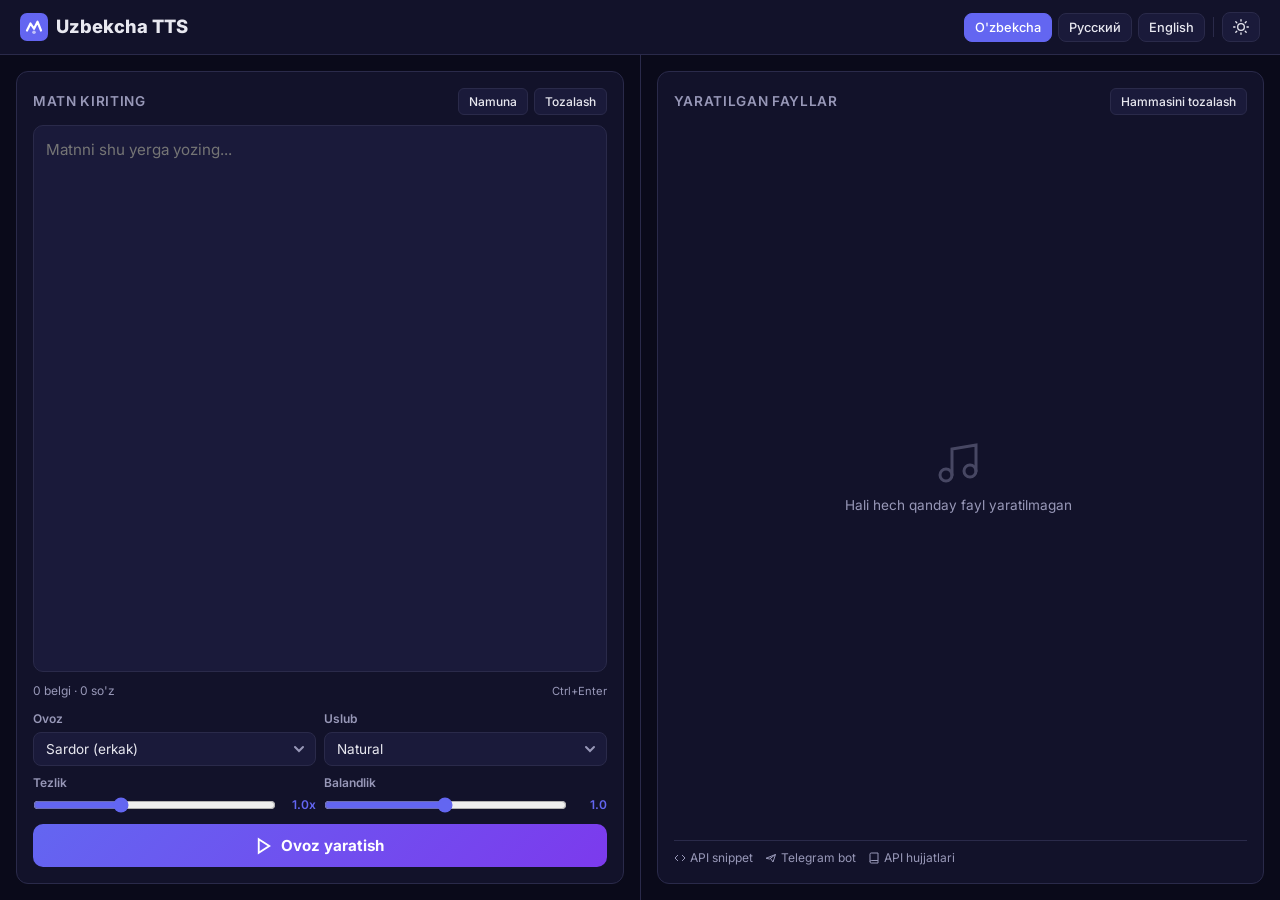
==== commit a0b9e8ce: "Add files via upload" ====
--- a/index.html
+++ b/index.html
@@ -1,548 +1,547 @@
-<!doctype html>
+<!DOCTYPE html>
 <html lang="uz" data-theme="midnight">
 <head>
-<meta charset="utf-8">
+<meta charset="UTF-8">
 <meta name="viewport" content="width=device-width,initial-scale=1">
-<title>VoiceCraft Pro — bepul O'zbekcha TTS</title>
-<meta name="description" content="Matnni tabiiy ovozga aylantiring va MP3 yuklab oling. O'zbek, rus, ingliz va 40+ tilda. Bepul va cheksiz.">
-<meta name="theme-color" content="#080a18">
-<link rel="icon" href="data:image/svg+xml,%3Csvg xmlns='http://www.w3.org/2000/svg' viewBox='0 0 32 32'%3E%3Crect width='32' height='32' rx='9' fill='%236366f1'/%3E%3Cpath d='M7 16h2m3-5v10m4-13v16m4-12v8m3-5v2' stroke='%23fff' stroke-width='2.4' stroke-linecap='round' fill='none'/%3E%3C/svg%3E">
+<title>Uzbekcha TTS — Bepul O'zbekcha Matnni Ovozga Aylantirish | Free Uzbek Text-to-Speech</title>
+<meta name="description" content="Uzbekcha TTS — bepul va tabiiy o'zbek nutq sintezi. Matnni ovozga aylantiring, MP3 yuklab oling. Free Uzbek AI Text-to-Speech with natural neural voices. Generate Uzbek speech online.">
+<meta name="keywords" content="uzbek tts, uzbekcha tts, uzbek text to speech, o'zbekcha matnni ovozga aylantirish, uzbek voice generator, uzbek ai voice, free uzbek tts, uzbek speech synthesis, matndan ovoz yaratish, o'zbekcha ovoz generatori">
+<link rel="canonical" href="https://tts-uzbek.onrender.com/">
+<meta property="og:title" content="Uzbekcha TTS — Free Uzbek Text-to-Speech">
+<meta property="og:description" content="Generate natural Uzbek speech from text. Free AI-powered TTS with downloadable MP3 files.">
+<meta property="og:url" content="https://tts-uzbek.onrender.com/">
+<meta property="og:type" content="website">
+<meta property="og:site_name" content="Uzbekcha TTS">
+<meta name="twitter:card" content="summary_large_image">
+<meta name="twitter:title" content="Uzbekcha TTS — Free Uzbek Text-to-Speech">
+<meta name="twitter:description" content="Generate natural Uzbek speech from text. Free AI-powered TTS with downloadable MP3.">
 <link rel="preconnect" href="https://fonts.googleapis.com">
 <link rel="preconnect" href="https://fonts.gstatic.com" crossorigin>
-<link href="https://fonts.googleapis.com/css2?family=Inter:wght@400;500;600;700&family=Lora:wght@400;500;600;700&family=JetBrains+Mono:wght@400;600&family=Rubik:wght@500;700;800&family=Nunito:wght@600;700;800&family=Montserrat:wght@500;600;700&display=swap" rel="stylesheet">
-<script>try{document.documentElement.dataset.theme=localStorage.getItem('theme')||(matchMedia('(prefers-color-scheme: light)').matches?'paper':'midnight')}catch(e){}</script>
+<link href="https://fonts.googleapis.com/css2?family=Inter:wght@400;500;600;700;800&display=swap" rel="stylesheet">
+<script type="application/ld+json">
+{
+  "@context":"https://schema.org",
+  "@type":"WebApplication",
+  "name":"Uzbekcha TTS",
+  "alternateName":"Uzbek Text-to-Speech",
+  "description":"Free Uzbek Text-to-Speech — Natural Uzbek AI Voice Generator. Convert Uzbek text to speech and download MP3.",
+  "url":"https://tts-uzbek.onrender.com/",
+  "applicationCategory":"MultimediaApplication",
+  "operatingSystem":"Any",
+  "offers":{"@type":"Offer","price":"0","priceCurrency":"USD"},
+  "inLanguage":["uz","ru","en","tr","kk"],
+  "browserRequirements":"Requires a modern web browser"
+}
+</script>
+<script type="application/ld+json">
+{
+  "@context":"https://schema.org",
+  "@type":"FAQPage",
+  "mainEntity":[
+    {"@type":"Question","name":"What is Uzbekcha TTS?","acceptedAnswer":{"@type":"Answer","text":"Uzbekcha TTS is a free online text-to-speech service that converts Uzbek text into natural-sounding speech using AI neural voices. You can generate and download MP3 audio files."}},
+    {"@type":"Question","name":"How to convert Uzbek text to speech?","acceptedAnswer":{"@type":"Answer","text":"Enter your Uzbek text, select a voice (Sardor for male, Madina for female), and click Generate. You can play the audio directly or download it as MP3."}},
+    {"@type":"Question","name":"Is Uzbekcha TTS free?","acceptedAnswer":{"@type":"Answer","text":"Yes, Uzbekcha TTS is completely free to use. No registration or API key required."}},
+    {"@type":"Question","name":"What languages are supported?","acceptedAnswer":{"@type":"Answer","text":"The primary language is Uzbek with voices Sardor (male) and Madina (female). Russian, English, Turkish, and Kazakh voices are also available."}},
+    {"@type":"Question","name":"How to use Uzbekcha TTS API?","acceptedAnswer":{"@type":"Answer","text":"Send a POST request to /api/tts with JSON body containing text and voice parameters. The response is an MP3 audio file. See the API documentation for details."}}
+  ]
+}
+</script>
 <style>
-/* Har bir mavzu — alohida "dunyo": rang, shrift, burchak, chiziq, soya, fon. Hammasi o'zgaruvchilar orqali. */
-:root,[data-theme=midnight]{--tc:#080a18;--bg:radial-gradient(60rem 38rem at 8% -12%,rgba(99,102,241,.22),transparent 62%),radial-gradient(50rem 34rem at 100% 0,rgba(124,58,237,.14),transparent 60%),#080a18;--solid:#12162e;--card:rgba(20,24,48,.62);--field:rgba(8,10,26,.62);--bd:rgba(148,163,255,.14);--bw:1px;--cbw:1px;--text:#e8eaff;--mut:#8a91b8;--a:#6366f1;--a2:#7c3aed;--at:#8b90ff;--on:#fff;--btn:linear-gradient(135deg,#6366f1,#7c3aed);--r:18px;--rs:12px;--rb:15px;--sh:none;--csh:none;--gsh:0 12px 30px -12px #6366f1;--gbd:0 solid transparent;--blur:14px;--font:Inter,system-ui,-apple-system,"Segoe UI",Roboto,sans-serif;--tt:uppercase;--ls:.08em;--lfs:11.5px;--fwt:700;--th:50%;--prog:rgba(255,255,255,.22);--ok:#34d399;--warn:#fbbf24;--err:#f87171;color-scheme:dark}
-[data-theme=paper]{--tc:#f3eee2;--bg:#f3eee2;--solid:#fffdf8;--card:#fffdf8;--field:#f7f2e6;--bd:#1c1a17;--text:#1c1a17;--mut:#6b6458;--a:#1b3a8a;--a2:#1b3a8a;--at:#1b3a8a;--on:#fffdf8;--btn:#1b3a8a;--r:3px;--rs:2px;--rb:2px;--sh:6px 6px 0 rgba(28,26,23,.1);--gsh:4px 4px 0 rgba(28,26,23,.25);--blur:0px;--font:Lora,Georgia,"Times New Roman",serif;--tt:none;--ls:0;--lfs:13.5px;--th:2px;--prog:rgba(255,255,255,.2);--ok:#1f7a4d;--warn:#9a6700;--err:#b42318;color-scheme:light}
-[data-theme=terminal]{--tc:#000;--bg:repeating-linear-gradient(0deg,rgba(57,255,20,.045) 0 1px,transparent 1px 3px),#000;--solid:#020a03;--card:#000a02;--field:#000;--bd:#1d7a2b;--text:#b8ffb8;--mut:#5aa564;--a:#39ff14;--a2:#39ff14;--at:#39ff14;--on:#000;--btn:#39ff14;--r:0;--rs:0;--rb:0;--sh:0 0 0 1px rgba(57,255,20,.12),0 0 30px -10px rgba(57,255,20,.5);--gsh:0 0 24px -4px rgba(57,255,20,.65);--blur:0px;--font:"JetBrains Mono",ui-monospace,Consolas,monospace;--tt:uppercase;--ls:.12em;--th:0;--prog:rgba(0,0,0,.25);color-scheme:dark}
-[data-theme=brutal]{--tc:#ffe14d;--bg:radial-gradient(rgba(0,0,0,.17) 1.3px,transparent 1.6px) 0 0/20px 20px,#ffe14d;--solid:#fff;--card:#fff;--field:#fff6c9;--bd:#000;--bw:3px;--cbw:2px;--text:#000;--mut:#3d3d3d;--a:#ff3d81;--a2:#ff3d81;--at:#c2005a;--on:#000;--btn:#ff3d81;--r:0;--rs:0;--rb:0;--sh:7px 7px 0 #000;--csh:3px 3px 0 #000;--gsh:6px 6px 0 #000;--gbd:3px solid #000;--blur:0px;--font:Rubik,system-ui,Arial,sans-serif;--tt:uppercase;--ls:.04em;--fwt:800;--th:0;--prog:rgba(0,0,0,.14);--ok:#008a4b;--warn:#a05a00;--err:#d00;color-scheme:light}
-[data-theme=sakura]{--tc:#ffe0ee;--bg:linear-gradient(160deg,#ffe0ee 0%,#e6d9fd 52%,#d4ecff 100%);--solid:#fff3f9;--card:rgba(255,255,255,.72);--field:rgba(255,255,255,.88);--bd:rgba(214,51,132,.2);--bw:2px;--cbw:1.5px;--text:#4a2450;--mut:#7e5a86;--a:#d63384;--a2:#7c4dff;--at:#b8236d;--on:#fff;--btn:linear-gradient(135deg,#d63384,#7c4dff);--r:30px;--rs:18px;--rb:999px;--sh:0 24px 50px -26px rgba(214,51,132,.6);--gsh:0 14px 28px -12px #d63384;--blur:12px;--font:Nunito,system-ui,sans-serif;--tt:none;--ls:0;--lfs:13.5px;--ok:#0f9d6b;--warn:#b45309;--err:#dc2626;color-scheme:light}
-[data-theme=sunset]{--tc:#c81d6b;--bg:linear-gradient(135deg,#e8452c 0%,#c81d6b 48%,#4a1f8f 100%);--solid:#3a0f4f;--card:rgba(32,6,44,.4);--field:rgba(255,255,255,.12);--bd:rgba(255,255,255,.3);--text:#fff;--mut:rgba(255,255,255,.76);--a:#ffd166;--a2:#ff9f43;--at:#ffd166;--on:#a3125a;--btn:#fff;--r:24px;--rs:14px;--rb:16px;--sh:0 30px 60px -30px rgba(0,0,0,.55);--gsh:0 14px 30px -10px rgba(0,0,0,.45);--blur:18px;--font:Montserrat,system-ui,sans-serif;--tt:none;--ls:0;--lfs:13.5px;--prog:rgba(163,18,90,.16);color-scheme:dark}
-
-*{box-sizing:border-box;margin:0}
-html{background:var(--tc)}
-body{min-height:100vh;font:15px/1.5 var(--font);color:var(--text);background:var(--bg);background-attachment:fixed}
-button,select,textarea,input{font:inherit;color:inherit}
-button{cursor:pointer}
-:focus-visible{outline:2px solid var(--at);outline-offset:2px}
-svg{display:block;flex:none}
-[hidden]{display:none!important}
-
-.app{max-width:1180px;margin:0 auto;padding:22px 20px 20px;min-height:100vh;display:flex;flex-direction:column}
-header{flex:none;display:flex;align-items:center;justify-content:space-between;gap:14px 20px;flex-wrap:wrap;padding-bottom:16px;margin-bottom:20px;border-bottom:var(--cbw) solid var(--bd)}
-.brand{display:flex;align-items:center;gap:12px}
-.logo{width:42px;height:42px;border-radius:var(--rs);display:grid;place-items:center;font-size:22px;color:var(--on);background:var(--btn);border:var(--gbd);box-shadow:var(--csh)}
-.brand b{display:block;font-size:19px;font-weight:var(--fwt);letter-spacing:-.01em;line-height:1.15}
-.brand b i{font-style:normal;color:var(--at)}
-.brand small{color:var(--mut);font-size:12.5px}
-.hd{display:flex;align-items:center;gap:10px;flex-wrap:wrap;position:relative}
-
-/* boshqaruv elementlari (chip, select, pill, mavzu tugmasi) */
-.ctl,.chip,select,.pill,.bars,.tbtn{border:var(--cbw) solid var(--bd);border-radius:var(--rs);background:var(--field);box-shadow:var(--csh)}
-.bars{display:flex;align-items:center;gap:3px;height:36px;padding:0 12px}
-.bars i{width:4px;height:calc(var(--h)*60%);border-radius:2px;background:linear-gradient(var(--a),var(--a2))}
-.bars.live i{animation:eq .9s ease-in-out infinite alternate;animation-delay:calc(var(--n)*-.12s)}
-@keyframes eq{to{transform:scaleY(.3)}}
-.sel{position:relative;min-width:0}
-.sel::after,.chev{content:"";position:absolute;right:14px;top:50%;width:7px;height:7px;border:solid var(--mut);border-width:0 2px 2px 0;transform:translateY(-70%) rotate(45deg);pointer-events:none}
-select{appearance:none;-webkit-appearance:none;width:100%;padding:10px 36px 10px 13px;text-overflow:ellipsis;cursor:pointer}
-select option,select optgroup{background:var(--solid);color:var(--text)}
-#ui{width:auto;padding:8px 34px 8px 13px;font-size:13px;font-weight:600;height:36px}
-.pill{display:inline-flex;align-items:center;gap:8px;height:36px;padding:0 13px;font-size:12.5px;font-weight:600;white-space:nowrap}
-.pill i{width:8px;height:8px;border-radius:50%;background:var(--ok)}
-.pill[data-s=busy] i{background:var(--warn);animation:pulse 1s infinite}
-.pill[data-s=err] i{background:var(--err)}
-@keyframes pulse{50%{opacity:.3}}
-
-/* mavzu menyusi */
-.tbtn{position:relative;display:inline-flex;align-items:center;gap:9px;height:36px;padding:0 34px 0 10px;font-size:13px;font-weight:600}
-.tbtn .sw{width:18px;height:18px;border-radius:calc(var(--rs)/2 + 2px);background:var(--btn);border:var(--cbw) solid var(--bd)}
-.tbtn .chev{right:12px}
-.tbtn[aria-expanded=true]{border-color:var(--a)}
-.menu{position:absolute;right:0;top:calc(100% + 10px);z-index:30;width:min(330px,92vw);display:grid;gap:3px;padding:8px;background:var(--solid);border:var(--bw) solid var(--bd);border-radius:var(--r);box-shadow:var(--sh),0 24px 60px -20px rgba(0,0,0,.55)}
-.mi{display:grid;grid-template-columns:62px 1fr;gap:12px;align-items:center;padding:7px 9px;text-align:left;border:var(--cbw) solid transparent;border-radius:var(--rs);background:transparent}
-.mi:hover,.mi:focus-visible{background:var(--field)}
-.mi[aria-checked=true]{border-color:var(--a)}
-.mi b{display:block;font-size:14px}
-.mi small{color:var(--mut);font-size:12px}
-.pv{position:relative;width:62px;height:42px;border-radius:7px;overflow:hidden;border:1px solid rgba(128,128,128,.4)}
-.pv i{position:absolute;left:6px;right:6px;top:7px;height:16px;border-radius:3px;background:var(--pc)}
-.pv b{position:absolute;left:6px;bottom:7px;width:55%;height:7px;border-radius:3px;background:var(--pa)}
-
-/* tartib */
-main{display:grid;gap:20px;grid-template-columns:1fr}
-.col{display:flex;flex-direction:column;gap:14px}
-.card{background:var(--card);border:var(--bw) solid var(--bd);border-radius:var(--r);box-shadow:var(--sh);backdrop-filter:blur(var(--blur));-webkit-backdrop-filter:blur(var(--blur))}
-.txt{display:flex;flex-direction:column}
-.ch{display:flex;align-items:center;justify-content:space-between;gap:10px;padding:14px 16px 0}
-.lbl,label>span[data-i]{display:inline-flex;align-items:center;justify-content:flex-start;gap:8px;color:var(--mut);font-size:var(--lfs);font-weight:600;letter-spacing:var(--ls);text-transform:var(--tt)}
-.chip{display:inline-flex;align-items:center;gap:6px;padding:6px 11px;font-size:12.5px;font-weight:500}
-.chip:hover{border-color:var(--a)}
-.chip:active{transform:translate(1px,1px)}
-.chip:disabled{opacity:.45;cursor:default;border-color:var(--bd)}
-.chip.danger:hover:not(:disabled){border-color:var(--err);color:var(--err)}
-.acts{display:flex;gap:8px}
-textarea{display:block;width:calc(100% - 32px);height:240px;margin:12px 16px 0;padding:0 8px 0 0;resize:none;border:0;background:transparent;font-size:15.5px;line-height:1.6;outline:0;caret-color:var(--a)}
-textarea::placeholder{color:var(--mut)}
-.meta{display:flex;justify-content:space-between;padding:10px 16px 14px;color:var(--mut);font-size:12px}
-.meta b{font:600 12px ui-monospace,SFMono-Regular,Menlo,Consolas,monospace;color:var(--text)}
-.opts{padding:16px;display:grid;gap:14px}
-.r2{display:grid;grid-template-columns:1fr 1fr;gap:14px;align-items:start}
-label{display:grid;gap:8px;min-width:0}
-label>span:not([data-i]){display:flex;align-items:center;justify-content:space-between;gap:6px;color:var(--mut);font-size:13px;font-weight:500}
-.more{display:inline-flex;align-items:center;gap:6px;justify-self:start;padding:2px 0;border:0;background:none;color:var(--at);font-size:12.5px;font-weight:600}
-.more:hover{text-decoration:underline;text-underline-offset:3px}
-.sl{padding-top:14px;border-top:var(--cbw) solid var(--bd)}
-output{font:600 12px ui-monospace,SFMono-Regular,Menlo,Consolas,monospace;color:var(--at)}
-input[type=range]{-webkit-appearance:none;appearance:none;width:100%;height:6px;border-radius:var(--th);background:linear-gradient(90deg,var(--a),var(--a2)) 0/var(--p,50%) 100% no-repeat,var(--bd);outline-offset:6px}
-input[type=range]::-webkit-slider-thumb{-webkit-appearance:none;width:18px;height:18px;border-radius:var(--th);background:var(--a);border:3px solid var(--solid);box-shadow:0 0 0 1.5px var(--a)}
-input[type=range]::-moz-range-thumb{width:13px;height:13px;border-radius:var(--th);background:var(--a);border:3px solid var(--solid);box-shadow:0 0 0 1.5px var(--a)}
-.go{position:relative;overflow:hidden;display:flex;align-items:center;justify-content:center;width:100%;padding:15px;border:var(--gbd);border-radius:var(--rb);font-size:16px;font-weight:700;letter-spacing:var(--ls);text-transform:var(--tt);color:var(--on);background:var(--btn);box-shadow:var(--gsh);transition:filter .15s,transform .1s}
-.go:hover{filter:brightness(1.08)}
-.go:active{transform:translate(2px,2px)}
-.go::after{content:"";position:absolute;inset:0 auto 0 0;width:var(--p,0%);background:var(--prog);transition:width .4s}
-.go span{position:relative;z-index:1;display:inline-flex;align-items:center;gap:9px}
-.spin{width:16px;height:16px;border-radius:50%;border:2.5px solid currentColor;border-right-color:transparent;animation:rot .7s linear infinite}
-@keyframes rot{to{transform:rotate(1turn)}}
-
-/* fayllar: faqat shu ro'yxat scroll bo'ladi */
-.files{display:flex;flex-direction:column;max-height:560px}
-.ttl{display:inline-flex;align-items:center;gap:10px;font-size:15px}
-.ttl .ic{display:grid;place-items:center;width:30px;height:30px;border-radius:var(--rs);background:var(--field);border:var(--cbw) solid var(--bd);color:var(--at)}
-.ttl em{font:600 11px ui-monospace,Menlo,Consolas,monospace;font-style:normal;padding:3px 8px;border-radius:99px;background:var(--field);border:var(--cbw) solid var(--bd);color:var(--at)}
-.empty{flex:1;display:grid;place-content:center;justify-items:center;gap:8px;padding:30px;text-align:center;color:var(--mut);font-size:13px}
-.empty b{color:var(--text);font-size:14px}
-.empty .ic{display:grid;place-items:center;width:54px;height:54px;font-size:24px;border-radius:var(--rs);background:var(--field);border:var(--cbw) solid var(--bd);margin-bottom:6px}
-#list{flex:1;min-height:0;list-style:none;padding:14px 16px;display:grid;gap:10px;align-content:start;overflow:auto;scrollbar-width:thin;scrollbar-color:var(--a) transparent}
-.file{display:grid;grid-template-columns:auto minmax(0,1fr) auto;gap:12px;align-items:center;padding:12px;border-radius:var(--rs);border:var(--cbw) solid var(--bd);background:var(--field)}
-.file.on{border-color:var(--a)}
-.pb{width:42px;height:42px;display:grid;place-items:center;font-size:17px;border:var(--gbd);border-radius:var(--rs);color:var(--on);background:var(--btn)}
-.inf{min-width:0}
-.t{font-weight:500;font-size:14px;white-space:nowrap;overflow:hidden;text-overflow:ellipsis}
-.m{display:flex;gap:12px;flex-wrap:wrap;color:var(--mut);font-size:12px}
-.bar{position:relative;height:4px;margin:9px 0 3px;border-radius:2px;background:var(--bd);cursor:pointer}
-.bar::before{content:"";position:absolute;inset:-9px 0}
-.bar::after{content:"";position:absolute;inset:0 auto 0 0;width:var(--p,0%);border-radius:2px;background:linear-gradient(90deg,var(--a),var(--a2))}
-.ib{display:flex;gap:4px}
-.ib>*{width:34px;height:34px;display:grid;place-items:center;font-size:16px;border-radius:var(--rs);border:0;background:transparent;color:var(--mut);text-decoration:none}
-.ib>*:hover{background:var(--card);color:var(--text)}
-.ib .del:hover{color:var(--err)}
-.foot{display:flex;justify-content:space-between;align-items:center;gap:10px;flex-wrap:wrap;padding:12px 16px;border-top:var(--cbw) solid var(--bd);color:var(--mut);font-size:12px}
-.foot a{color:var(--at);font-weight:600;text-underline-offset:3px}
-code{font:12px ui-monospace,SFMono-Regular,Menlo,Consolas,monospace;padding:2px 6px;border-radius:calc(var(--rs)/2);background:var(--field);border:var(--cbw) solid var(--bd)}
-.fl{display:flex;gap:12px;align-items:center}
-#toast{position:fixed;left:50%;bottom:22px;transform:translate(-50%,20px);max-width:min(92vw,460px);padding:11px 16px;border-radius:var(--rs);background:var(--text);color:var(--solid);font-size:13.5px;font-weight:600;opacity:0;pointer-events:none;transition:.25s;z-index:99}
-#toast.on{opacity:1;transform:translate(-50%,0)}
-
-/* kompyuter: sahifa scroll bo'lmaydi — chap ustun ekranga sig'adi, o'ng tomonda faqat MP3 ro'yxati aylanadi */
-@media (min-width:901px) and (min-height:621px){
-  html,body{height:100%;overflow:hidden}
-  .app{height:100vh;height:100dvh;min-height:0}
-  main{flex:1;min-height:0;grid-template-columns:minmax(0,1.04fr) minmax(0,1fr);grid-template-rows:minmax(0,1fr)}
-  .col{min-height:0}
-  .txt{flex:1;min-height:0}
-  textarea{flex:1;height:auto;min-height:70px}
-  .files{max-height:none;min-height:0}
-}
-@media (max-width:560px){.app{padding:16px 14px}.r2{grid-template-columns:1fr}.bars{display:none}.file{grid-template-columns:auto minmax(0,1fr)}.ib{grid-column:1/-1;justify-content:flex-end}}
-@media(prefers-reduced-motion:reduce){*{animation:none!important;transition:none!important}}
+*,*::before,*::after{box-sizing:border-box;margin:0;padding:0}
+:root{--font:'Inter',system-ui,sans-serif}
+[data-theme="midnight"]{--bg:#0a0a1a;--surface:#12122a;--surface2:#1a1a3a;--border:#2a2a4a;--text:#e8e8f0;--text2:#9898b8;--accent:#6366f1;--accent2:#7c3aed;--accent-glow:rgba(99,102,241,.15);--danger:#ef4444;--success:#22c55e;--toast-bg:#1e1e3e}
+[data-theme="paper"]{--bg:#faf8f5;--surface:#fff;--surface2:#f0ede8;--border:#d8d4cc;--text:#1a1a1a;--text2:#6b6560;--accent:#6366f1;--accent2:#7c3aed;--accent-glow:rgba(99,102,241,.1);--danger:#dc2626;--success:#16a34a;--toast-bg:#fff}
+[data-theme="terminal"]{--bg:#0a0f0a;--surface:#0f170f;--surface2:#152015;--border:#1e3a1e;--text:#33ff33;--text2:#20aa20;--accent:#33ff33;--accent2:#20cc20;--accent-glow:rgba(51,255,51,.1);--danger:#ff3333;--success:#33ff33;--toast-bg:#0f170f}
+[data-theme="brutal"]{--bg:#fffbe6;--surface:#fff;--surface2:#fffbe6;--border:#1a1a1a;--text:#1a1a1a;--text2:#444;--accent:#ff5722;--accent2:#e91e63;--accent-glow:rgba(255,87,34,.1);--danger:#d32f2f;--success:#388e3c;--toast-bg:#fff}
+[data-theme="sakura"]{--bg:#1a0a14;--surface:#241020;--surface2:#2e162a;--border:#4a2040;--text:#f8e0f0;--text2:#c090b0;--accent:#f472b6;--accent2:#ec4899;--accent-glow:rgba(244,114,182,.12);--danger:#fb7185;--success:#4ade80;--toast-bg:#2e162a}
+[data-theme="sunset"]{--bg:#1a0f08;--surface:#241810;--surface2:#2e2018;--border:#4a3020;--text:#f8e8d8;--text2:#c0a080;--accent:#f59e0b;--accent2:#ef4444;--accent-glow:rgba(245,158,11,.12);--danger:#ef4444;--success:#22c55e;--toast-bg:#2e2018}
+
+html{height:100%}
+body{font-family:var(--font);background:var(--bg);color:var(--text);min-height:100%;display:flex;flex-direction:column;transition:background .3s,color .3s;line-height:1.5}
+a{color:var(--accent);text-decoration:none}a:hover{text-decoration:underline}
+button{font-family:var(--font);cursor:pointer;border:none;background:none;color:inherit}
+input,select,textarea{font-family:var(--font);color:var(--text);background:var(--surface2);border:1px solid var(--border);border-radius:8px;padding:8px 12px;outline:none;transition:border .2s}
+input:focus,select:focus,textarea:focus{border-color:var(--accent)}
+select{appearance:none;background-image:url("data:image/svg+xml,%3Csvg xmlns='http://www.w3.org/2000/svg' width='12' height='12' fill='none' stroke='%239898b8' stroke-width='2' stroke-linecap='round'%3E%3Cpath d='M2 4l4 4 4-4'/%3E%3C/svg%3E");background-repeat:no-repeat;background-position:right 10px center;padding-right:30px}
+
+.header{display:flex;align-items:center;justify-content:space-between;padding:12px 20px;border-bottom:1px solid var(--border);background:var(--surface);flex-shrink:0;gap:8px;flex-wrap:wrap}
+.logo{display:flex;align-items:center;gap:8px;font-weight:800;font-size:1.15rem}
+.logo svg{width:28px;height:28px}
+.header-controls{display:flex;align-items:center;gap:6px;flex-wrap:wrap}
+.hdr-btn{display:flex;align-items:center;gap:4px;padding:6px 10px;border-radius:8px;font-size:.8rem;font-weight:500;background:var(--surface2);border:1px solid var(--border);transition:background .2s}
+.hdr-btn:hover{background:var(--accent-glow)}
+.hdr-btn.active{background:var(--accent);color:#fff;border-color:var(--accent)}
+
+.main{display:flex;flex:1;overflow:hidden}
+.col{flex:1;display:flex;flex-direction:column;padding:16px;gap:12px;overflow-y:auto}
+.col-input{max-width:55%;border-right:1px solid var(--border)}
+.card{background:var(--surface);border:1px solid var(--border);border-radius:12px;padding:16px;display:flex;flex-direction:column;gap:10px}
+.card-title{font-size:.85rem;font-weight:600;color:var(--text2);text-transform:uppercase;letter-spacing:.05em}
+
+textarea#textInput{flex:1;min-height:180px;resize:none;background:var(--surface2);border:1px solid var(--border);border-radius:10px;padding:12px;font-size:.95rem;line-height:1.6}
+.text-meta{display:flex;justify-content:space-between;align-items:center;font-size:.75rem;color:var(--text2)}
+.text-actions{display:flex;gap:6px}
+.sm-btn{padding:5px 10px;border-radius:6px;font-size:.75rem;font-weight:500;background:var(--surface2);border:1px solid var(--border);transition:background .2s}
+.sm-btn:hover{background:var(--accent-glow)}
+
+.controls-grid{display:grid;grid-template-columns:1fr 1fr;gap:8px}
+.ctrl-group{display:flex;flex-direction:column;gap:4px}
+.ctrl-group label{font-size:.75rem;font-weight:600;color:var(--text2)}
+.ctrl-group select,.ctrl-group input{font-size:.85rem}
+.slider-wrap{display:flex;align-items:center;gap:8px}
+.slider-wrap input[type=range]{flex:1;accent-color:var(--accent);height:4px}
+.slider-val{font-size:.75rem;color:var(--accent);font-weight:600;min-width:32px;text-align:right}
+
+.gen-btn{display:flex;align-items:center;justify-content:center;gap:8px;padding:12px;border-radius:10px;font-size:.95rem;font-weight:700;background:linear-gradient(135deg,var(--accent),var(--accent2));color:#fff;transition:opacity .2s,transform .1s;width:100%}
+.gen-btn:hover{opacity:.9}.gen-btn:active{transform:scale(.98)}
+.gen-btn:disabled{opacity:.5;cursor:not-allowed}
+.gen-btn .spinner{width:18px;height:18px;border:2.5px solid rgba(255,255,255,.3);border-top-color:#fff;border-radius:50%;animation:spin .6s linear infinite}
+@keyframes spin{to{transform:rotate(360deg)}}
+
+.files-card{flex:1;display:flex;flex-direction:column;overflow:hidden}
+.files-list{flex:1;overflow-y:auto;display:flex;flex-direction:column;gap:8px;padding-right:4px}
+.files-list::-webkit-scrollbar{width:4px}.files-list::-webkit-scrollbar-thumb{background:var(--border);border-radius:4px}
+.file-item{background:var(--surface2);border:1px solid var(--border);border-radius:10px;padding:10px 12px;display:flex;flex-direction:column;gap:8px}
+.file-top{display:flex;align-items:center;gap:8px}
+.play-btn{width:36px;height:36px;border-radius:50%;background:var(--accent);color:#fff;display:flex;align-items:center;justify-content:center;flex-shrink:0;transition:opacity .2s}
+.play-btn:hover{opacity:.8}
+.play-btn svg{width:16px;height:16px}
+.file-info{flex:1;min-width:0}
+.file-name{font-size:.82rem;font-weight:600;white-space:nowrap;overflow:hidden;text-overflow:ellipsis}
+.file-detail{font-size:.7rem;color:var(--text2)}
+.file-actions{display:flex;gap:4px}
+.file-actions button{padding:5px 7px;border-radius:6px;background:var(--surface);border:1px solid var(--border);transition:background .2s}
+.file-actions button:hover{background:var(--accent-glow)}
+.file-actions button svg{width:14px;height:14px}
+.progress-bar{height:4px;background:var(--border);border-radius:4px;cursor:pointer;position:relative}
+.progress-fill{height:100%;background:var(--accent);border-radius:4px;width:0;transition:width .1s linear}
+
+.footer-links{display:flex;gap:12px;flex-wrap:wrap;font-size:.75rem;padding-top:8px;border-top:1px solid var(--border);margin-top:auto}
+.footer-links a{display:flex;align-items:center;gap:4px;color:var(--text2)}
+.footer-links a:hover{color:var(--accent)}
+
+.toast-container{position:fixed;bottom:20px;right:20px;display:flex;flex-direction:column;gap:8px;z-index:999;pointer-events:none}
+.toast{padding:10px 16px;border-radius:10px;background:var(--toast-bg);border:1px solid var(--border);font-size:.82rem;color:var(--text);box-shadow:0 8px 32px rgba(0,0,0,.3);animation:toastIn .3s ease;pointer-events:auto}
+.toast.error{border-color:var(--danger)}.toast.success{border-color:var(--success)}
+@keyframes toastIn{from{opacity:0;transform:translateY(10px)}to{opacity:1;transform:translateY(0)}}
+
+.empty-state{display:flex;flex-direction:column;align-items:center;justify-content:center;gap:8px;padding:32px;color:var(--text2);text-align:center;flex:1}
+.empty-state svg{width:48px;height:48px;opacity:.4}
+.empty-state p{font-size:.85rem}
+
+@media(prefers-reduced-motion:reduce){*,*::before,*::after{animation-duration:0s!important;transition-duration:0s!important}}
+
+@media(max-width:900px){
+  .main{flex-direction:column;overflow-y:auto}
+  .col-input{max-width:100%;border-right:none;border-bottom:1px solid var(--border)}
+  .col{overflow-y:visible}
+  textarea#textInput{min-height:120px}
+}
+@media(min-width:901px) and (min-height:621px){
+  body{height:100vh;overflow:hidden}
+  .col{overflow-y:auto}
+}
 </style>
 </head>
 <body>
-<div class="app">
-  <header>
-    <div class="brand">
-      <span class="logo" data-i="wave"></span>
-      <div><b>VoiceCraft <i>Pro</i></b><small>TTS Speech Studio</small></div>
+
+<header class="header">
+  <div class="logo">
+    <svg viewBox="0 0 32 32" fill="none"><rect width="32" height="32" rx="8" fill="url(#lg)"/><path d="M8 20 L12 12 L16 18 L20 10 L24 20" stroke="#fff" stroke-width="2.5" stroke-linecap="round" stroke-linejoin="round"/><circle cx="16" cy="22" r="2" fill="#fff" opacity=".6"/><defs><linearGradient id="lg" x1="0" y1="0" x2="32" y2="32"><stop stop-color="#6366f1"/><stop offset="1" stop-color="#7c3aed"/></linearGradient></defs></svg>
+    <span>Uzbekcha TTS</span>
+  </div>
+  <div class="header-controls">
+    <button class="hdr-btn lang-btn active" data-lang="uz">O'zbekcha</button>
+    <button class="hdr-btn lang-btn" data-lang="ru">Русский</button>
+    <button class="hdr-btn lang-btn" data-lang="en">English</button>
+    <div style="width:1px;height:20px;background:var(--border);margin:0 2px"></div>
+    <button class="hdr-btn" id="themeBtn" title="Theme">
+      <svg width="16" height="16" viewBox="0 0 24 24" fill="none" stroke="currentColor" stroke-width="2" stroke-linecap="round"><circle cx="12" cy="12" r="5"/><path d="M12 1v2m0 18v2M4.22 4.22l1.42 1.42m12.72 12.72l1.42 1.42M1 12h2m18 0h2M4.22 19.78l1.42-1.42M18.36 5.64l1.42-1.42"/></svg>
+    </button>
+  </div>
+</header>
+
+<main class="main">
+  <div class="col col-input">
+    <div class="card" style="flex:1;display:flex;flex-direction:column">
+      <div style="display:flex;justify-content:space-between;align-items:center">
+        <span class="card-title" data-i18n="inputTitle">Matn kiriting</span>
+        <div class="text-actions">
+          <button class="sm-btn" id="sampleBtn" data-i18n="sample">Namuna</button>
+          <button class="sm-btn" id="clearTextBtn" data-i18n="clear">Tozalash</button>
+        </div>
+      </div>
+      <textarea id="textInput" placeholder="Matnni shu yerga yozing..." data-i18n-placeholder="textPlaceholder"></textarea>
+      <div class="text-meta">
+        <span id="charCount">0 belgi · 0 so'z</span>
+        <span style="font-size:.7rem;color:var(--text2)">Ctrl+Enter</span>
+      </div>
+
+      <div class="controls-grid">
+        <div class="ctrl-group">
+          <label data-i18n="voiceLabel">Ovoz</label>
+          <select id="voiceSelect"><option>Yuklanmoqda...</option></select>
+        </div>
+        <div class="ctrl-group">
+          <label data-i18n="styleLabel">Uslub</label>
+          <select id="styleSelect">
+            <option value="natural">Natural</option>
+            <option value="deep">Deep</option>
+            <option value="chipmunk">Chipmunk</option>
+            <option value="hype">Hype</option>
+            <option value="calm">Calm</option>
+          </select>
+        </div>
+        <div class="ctrl-group">
+          <label data-i18n="speedLabel">Tezlik</label>
+          <div class="slider-wrap">
+            <input type="range" id="speedRange" min="0.5" max="2" step="0.1" value="1">
+            <span class="slider-val" id="speedVal">1.0x</span>
+          </div>
+        </div>
+        <div class="ctrl-group">
+          <label data-i18n="pitchLabel">Balandlik</label>
+          <div class="slider-wrap">
+            <input type="range" id="pitchRange" min="0.5" max="1.5" step="0.05" value="1">
+            <span class="slider-val" id="pitchVal">1.0</span>
+          </div>
+        </div>
+      </div>
+
+      <button class="gen-btn" id="genBtn">
+        <svg width="18" height="18" viewBox="0 0 24 24" fill="none" stroke="currentColor" stroke-width="2.5" stroke-linecap="round"><polygon points="5,3 19,12 5,21"/></svg>
+        <span data-i18n="generate">Ovoz yaratish</span>
+      </button>
     </div>
-    <div class="hd">
-      <div class="bars" id="bars" aria-hidden="true"></div>
-      <button class="tbtn" id="themeBtn" type="button" aria-haspopup="menu" aria-expanded="false"><i class="sw"></i><span id="themeName"></span><i class="chev"></i></button>
-      <div class="menu" id="themeMenu" role="menu" hidden></div>
-      <div class="sel"><select id="ui" aria-label="Til / Язык / Language"><option value="uz">O'zbekcha</option><option value="ru">Русский</option><option value="en">English</option></select></div>
-      <span class="pill" id="status" data-s="ready" role="status"><i></i><span></span></span>
+  </div>
+
+  <div class="col col-output">
+    <div class="card files-card">
+      <div style="display:flex;justify-content:space-between;align-items:center">
+        <span class="card-title" data-i18n="filesTitle">Yaratilgan fayllar</span>
+        <button class="sm-btn" id="clearAllBtn" data-i18n="clearAll">Hammasini tozalash</button>
+      </div>
+      <div class="files-list" id="filesList">
+        <div class="empty-state" id="emptyState">
+          <svg viewBox="0 0 24 24" fill="none" stroke="currentColor" stroke-width="1.5" stroke-linecap="round"><path d="M9 18V5l12-2v13"/><circle cx="6" cy="18" r="3"/><circle cx="18" cy="16" r="3"/></svg>
+          <p data-i18n="emptyText">Hali hech qanday fayl yaratilmagan</p>
+        </div>
+      </div>
+      <div class="footer-links">
+        <a href="/?q=Salom" title="Quick test">
+          <svg width="12" height="12" viewBox="0 0 24 24" fill="none" stroke="currentColor" stroke-width="2"><polyline points="16 18 22 12 16 6"/><polyline points="8 6 2 12 8 18"/></svg>
+          <span>API snippet</span>
+        </a>
+        <a href="https://t.me/Uzbekcha_tts_bot" target="_blank" rel="noopener">
+          <svg width="12" height="12" viewBox="0 0 24 24" fill="none" stroke="currentColor" stroke-width="2"><path d="M21 5L2 12.5l7 1.5M21 5l-5 15-6-8.5M21 5L9 14"/></svg>
+          <span>Telegram bot</span>
+        </a>
+        <a href="/guide">
+          <svg width="12" height="12" viewBox="0 0 24 24" fill="none" stroke="currentColor" stroke-width="2"><path d="M4 19.5A2.5 2.5 0 016.5 17H20"/><path d="M6.5 2H20v20H6.5A2.5 2.5 0 014 19.5v-15A2.5 2.5 0 016.5 2z"/></svg>
+          <span data-i18n="apiDocs">API hujjatlari</span>
+        </a>
+      </div>
     </div>
-  </header>
-
-  <main>
-    <div class="col">
-      <section class="card txt">
-        <div class="ch">
-          <span class="lbl" data-i="text"><span data-t="textLabel"></span></span>
-          <span class="acts">
-            <button class="chip" id="sample" data-i="spark"><span data-t="sample"></span></button>
-            <button class="chip danger" id="clearText" data-i="trash" data-ta="clearTextA"></button>
-          </span>
-        </div>
-        <textarea id="text" maxlength="100000" spellcheck="false" data-ta="textLabel" data-tp="ph"></textarea>
-        <div class="meta"><span><span data-t="chars"></span>: <b id="chars">0</b></span><span><span data-t="words"></span>: <b id="words">0</b></span></div>
-      </section>
-
-      <section class="card opts">
-        <div class="r2">
-          <label><span data-i="mic"><span data-t="voiceLabel"></span></span>
-            <div class="sel"><select id="voice"></select></div>
-            <button class="more" id="more" type="button" aria-expanded="false"></button>
-          </label>
-          <label><span data-i="sliders"><span data-t="styleLabel"></span></span><div class="sel"><select id="style"></select></div></label>
-        </div>
-        <div class="r2 sl">
-          <label><span><span data-t="speed"></span><output id="spv">1.0x</output></span><input type="range" id="speed" min="0.5" max="2" step="0.1" value="1"></label>
-          <label><span><span data-t="pitch"></span><output id="ptv">1.0</output></span><input type="range" id="pitch" min="0.5" max="1.5" step="0.1" value="1"></label>
-        </div>
-      </section>
-
-      <button class="go" id="go" title="Ctrl + Enter"></button>
-    </div>
-
-    <aside class="card files">
-      <div class="ch">
-        <span class="ttl"><span class="ic" data-i="music"></span><b data-t="files"></b><em id="count">0</em></span>
-        <button class="chip" id="clearAll" data-i="trash"><span data-t="clearAll"></span></button>
-      </div>
-      <div class="empty" id="empty">
-        <span class="ic" data-i="disc"></span>
-        <b data-t="emptyT"></b>
-        <span data-t="emptyH"></span>
-      </div>
-      <ul id="list" hidden></ul>
-      <div class="foot"><span data-t="saved"></span><span class="fl"><code>/?q=Salom</code><a id="botLink" href="https://t.me/Uzbekcha_tts_bot" target="_blank" rel="noopener">Telegram bot</a></span></div>
-    </aside>
-  </main>
+  </div>
+</main>
+
+<div class="toast-container" id="toasts"></div>
+
+<div id="themeMenu" style="display:none;position:fixed;z-index:100;background:var(--surface);border:1px solid var(--border);border-radius:10px;padding:6px;box-shadow:0 8px 32px rgba(0,0,0,.3)">
+  <button class="hdr-btn" data-theme="midnight" style="width:100%;justify-content:flex-start;margin-bottom:2px">🌙 Midnight</button>
+  <button class="hdr-btn" data-theme="paper" style="width:100%;justify-content:flex-start;margin-bottom:2px">📄 Paper</button>
+  <button class="hdr-btn" data-theme="terminal" style="width:100%;justify-content:flex-start;margin-bottom:2px">💻 Terminal</button>
+  <button class="hdr-btn" data-theme="brutal" style="width:100%;justify-content:flex-start;margin-bottom:2px">🔥 Brutal</button>
+  <button class="hdr-btn" data-theme="sakura" style="width:100%;justify-content:flex-start;margin-bottom:2px">🌸 Sakura</button>
+  <button class="hdr-btn" data-theme="sunset" style="width:100%;justify-content:flex-start">🌅 Sunset</button>
 </div>
-<div id="toast" role="status" aria-live="polite"></div>
 
 <script>
-(() => {
-'use strict';
-const $ = s => document.querySelector(s), $$ = s => [...document.querySelectorAll(s)];
-const sleep = ms => new Promise(r => setTimeout(r, ms));
-const ls = { get(k, d) { try { return localStorage.getItem(k) ?? d } catch { return d } }, set(k, v) { try { localStorage.setItem(k, v) } catch {} } };
-
-/* ---------- tillar: o'zbekcha / ruscha / inglizcha ---------- */
-const L = {
-  uz: { title: "VoiceCraft Pro — bepul O'zbekcha TTS", theme: 'Mavzu', ready: 'Tayyor', busy: 'Yaratilmoqda…', err: 'Xatolik', textLabel: 'Matn kiriting', sample: 'Namuna', clearTextA: 'Matnni tozalash',
-    ph: "Ovozga aylantirmoqchi bo'lgan matningizni shu yerga yozing…", chars: 'Belgilar', words: "So'zlar", voiceLabel: 'Ovoz varianti', styleLabel: 'Ovoz stili', speed: 'Tezlik', pitch: 'Ton', go: 'Ovoz yaratish',
-    files: 'Yaratilgan MP3 fayllar', clearAll: 'Tozalash', emptyT: 'Hali ovoz fayllari mavjud emas', emptyH: "Chap tomonda matn kiriting va «Ovoz yaratish» tugmasini bosing", saved: 'Fayllar qurilmangizda saqlanadi',
-    more: 'Boshqa tillardagi ovozlar', less: 'Faqat asosiy ovozlar', male: 'Erkak', female: 'Ayol', needText: 'Avval matn kiriting', needVoice: 'Ovoz tanlang', cancelled: 'Bekor qilindi', copied: 'Havola nusxalandi',
-    loadFail: "Ovozlar ro'yxati yuklanmadi. Sahifani yangilang.", confirm: "Barcha yaratilgan fayllar o'chirilsinmi?", rate: "Juda tez! Biroz kutib, qayta urinib ko'ring.", long: "Matn juda uzun.",
-    play: 'Ijro etish', dl: 'Yuklab olish', del: "O'chirish", link: '?q= havolani nusxalash', seek: 'Ijro joyi',
-    s_natural: 'Tabiiy', s_deep: "Dev — chuqur va og'ir", s_chipmunk: 'Minion — ingichka va tez', s_hype: 'Reklama — tez va baland', s_calm: 'Sokin — sekin va yumshoq',
-    th_midnight: 'Tungi shisha', th_paper: "Qog'oz va siyoh", th_terminal: 'Qora ekran, yashil kod', th_brutal: 'Qalin va yorqin', th_sakura: 'Yumshoq pastel', th_sunset: 'Issiq gradient' },
-  ru: { title: 'VoiceCraft Pro — бесплатный синтез речи', theme: 'Тема', ready: 'Готово', busy: 'Создаётся…', err: 'Ошибка', textLabel: 'Введите текст', sample: 'Пример', clearTextA: 'Очистить текст',
-    ph: 'Вставьте сюда текст, который нужно озвучить…', chars: 'Символы', words: 'Слова', voiceLabel: 'Голос', styleLabel: 'Стиль голоса', speed: 'Скорость', pitch: 'Тон', go: 'Создать озвучку',
-    files: 'Созданные MP3-файлы', clearAll: 'Очистить', emptyT: 'Пока нет аудиофайлов', emptyH: 'Введите текст слева и нажмите «Создать озвучку»', saved: 'Файлы хранятся на вашем устройстве',
-    more: 'Голоса на других языках', less: 'Только основные голоса', male: 'Мужской', female: 'Женский', needText: 'Сначала введите текст', needVoice: 'Выберите голос', cancelled: 'Отменено', copied: 'Ссылка скопирована',
-    loadFail: 'Не удалось загрузить список голосов. Обновите страницу.', confirm: 'Удалить все созданные файлы?', rate: 'Слишком часто! Подождите немного и повторите.', long: 'Текст слишком длинный.',
-    play: 'Воспроизвести', dl: 'Скачать', del: 'Удалить', link: 'Скопировать ссылку ?q=', seek: 'Позиция',
-    s_natural: 'Естественный', s_deep: 'Великан — низкий и тяжёлый', s_chipmunk: 'Миньон — тонкий и быстрый', s_hype: 'Реклама — быстрый и громкий', s_calm: 'Спокойный — медленный и мягкий',
-    th_midnight: 'Ночное стекло', th_paper: 'Бумага и чернила', th_terminal: 'Чёрный экран, зелёный код', th_brutal: 'Жирный и яркий', th_sakura: 'Мягкий пастель', th_sunset: 'Тёплый градиент' },
-  en: { title: 'VoiceCraft Pro — free text to speech', theme: 'Theme', ready: 'Ready', busy: 'Generating…', err: 'Error', textLabel: 'Enter text', sample: 'Sample', clearTextA: 'Clear text',
-    ph: 'Paste the text you want to turn into speech…', chars: 'Characters', words: 'Words', voiceLabel: 'Voice', styleLabel: 'Voice style', speed: 'Speed', pitch: 'Pitch', go: 'Generate voice',
-    files: 'Generated MP3 files', clearAll: 'Clear', emptyT: 'No audio files yet', emptyH: 'Enter text on the left and press “Generate voice”', saved: 'Files are stored on your device',
-    more: 'Voices in other languages', less: 'Main voices only', male: 'Male', female: 'Female', needText: 'Enter some text first', needVoice: 'Choose a voice', cancelled: 'Cancelled', copied: 'Link copied',
-    loadFail: 'Could not load the voice list. Please refresh the page.', confirm: 'Delete all generated files?', rate: 'Too fast! Wait a moment and try again.', long: 'The text is too long.',
-    play: 'Play', dl: 'Download', del: 'Delete', link: 'Copy ?q= link', seek: 'Seek',
-    s_natural: 'Natural', s_deep: 'Giant — deep and heavy', s_chipmunk: 'Minion — high and quick', s_hype: 'Hype — fast and loud', s_calm: 'Calm — slow and soft',
-    th_midnight: 'Night glass', th_paper: 'Paper & ink', th_terminal: 'Black screen, green code', th_brutal: 'Bold & loud', th_sakura: 'Soft pastel', th_sunset: 'Warm gradient' },
+(function(){
+"use strict";
+const THEMES=["midnight","paper","terminal","brutal","sakura","sunset"];
+const SAMPLES={uz:"Uzbekcha TTS yordamida matnlaringizni yuqori sifatli va tabiiy ovozga aylantirishingiz hamda MP3 ko'rinishida yuklab olishingiz mumkin. Xush kelibsiz!",ru:"С помощью Uzbekcha TTS вы можете превратить любой текст в естественную речь и скачать её в формате MP3. Добро пожаловать!",tr:"Uzbekcha TTS ile metinlerinizi doğal bir sese dönüştürebilir ve MP3 olarak indirebilirsiniz. Hoş geldiniz!",en:"With Uzbekcha TTS you can turn any text into natural speech and download it as an MP3. Welcome!"};
+const I18N={
+  uz:{inputTitle:"Matn kiriting",sample:"Namuna",clear:"Tozalash",textPlaceholder:"Matnni shu yerga yozing...",voiceLabel:"Ovoz",styleLabel:"Uslub",speedLabel:"Tezlik",pitchLabel:"Balandlik",generate:"Ovoz yaratish",filesTitle:"Yaratilgan fayllar",clearAll:"Hammasini tozalash",emptyText:"Hali hech qanday fayl yaratilmagan",apiDocs:"API hujjatlari",charUnit:"belgi",wordUnit:"so'z",generating:"Yaratilmoqda...",cancel:"Bekor qilish",downloaded:"Yuklab olindi",copied:"Havola nusxalandi",deleted:"O'chirildi",cleared:"Hammasi tozalandi",rateLimited:"Iltimos, biroz kuting",errorGen:"Xatolik yuz berdi",noText:"Matn kiriting",filePre:"Ovoz"},
+  ru:{inputTitle:"Введите текст",sample:"Пример",clear:"Очистить",textPlaceholder:"Введите текст здесь...",voiceLabel:"Голос",styleLabel:"Стиль",speedLabel:"Скорость",pitchLabel:"Высота",generate:"Создать озвучку",filesTitle:"Созданные файлы",clearAll:"Очистить всё",emptyText:"Файлы ещё не созданы",apiDocs:"Документация API",charUnit:"символов",wordUnit:"слов",generating:"Генерация...",cancel:"Отмена",downloaded:"Скачано",copied:"Ссылка скопирована",deleted:"Удалено",cleared:"Всё очищено",rateLimited:"Подождите немного",errorGen:"Ошибка генерации",noText:"Введите текст",filePre:"Голос"},
+  en:{inputTitle:"Enter text",sample:"Sample",clear:"Clear",textPlaceholder:"Type your text here...",voiceLabel:"Voice",styleLabel:"Style",speedLabel:"Speed",pitchLabel:"Pitch",generate:"Generate Voice",filesTitle:"Generated files",clearAll:"Clear all",emptyText:"No files generated yet",apiDocs:"API Docs",charUnit:"chars",wordUnit:"words",generating:"Generating...",cancel:"Cancel",downloaded:"Downloaded",copied:"Link copied",deleted:"Deleted",cleared:"All cleared",rateLimited:"Rate limited, please wait",errorGen:"Generation error",noText:"Enter some text",filePre:"Voice"}
 };
-let lang = ls.get('vc.ui', '');
-if (!L[lang]) { const n = (navigator.language || '').slice(0, 2); lang = n === 'ru' ? 'ru' : n === 'en' ? 'en' : 'uz'; }
-const t = (k, d) => L[lang][k] ?? L.uz[k] ?? d ?? k;
-
-/* ---------- ikonlar ---------- */
-const P = {
-  wave: '<path d="M3 12h2m3-5v10m4-13v16m4-12v8m4-5v2"/>',
-  text: '<path d="M14 3H7a2 2 0 0 0-2 2v14a2 2 0 0 0 2 2h10a2 2 0 0 0 2-2V8z"/><path d="M14 3v5h5M9 13h6M9 17h6"/>',
-  spark: '<path d="M12 3l1.9 5.1L19 10l-5.1 1.9L12 17l-1.9-5.1L5 10l5.1-1.9zM19 16l.7 1.8 1.8.7-1.8.7L19 21l-.7-1.8-1.8-.7 1.8-.7z"/>',
-  trash: '<path d="M4 7h16M10 11v6M14 11v6M6 7l1 13h10l1-13M9 7V4h6v3"/>',
-  mic: '<rect x="9" y="3" width="6" height="11" rx="3"/><path d="M5 11a7 7 0 0 0 14 0M12 18v3"/>',
-  sliders: '<path d="M4 7h10M18 7h2M4 17h2M10 17h10"/><circle cx="16" cy="7" r="2"/><circle cx="8" cy="17" r="2"/>',
-  music: '<path d="M9 18V5l11-2v13"/><circle cx="6" cy="18" r="3"/><circle cx="17" cy="16" r="3"/>',
-  disc: '<circle cx="12" cy="12" r="9"/><circle cx="12" cy="12" r="2.5"/>',
-  play: '<path d="M7 4.5v15l12-7.5z" fill="currentColor"/>',
-  pause: '<path d="M8 5v14M16 5v14" stroke-width="3.2"/>',
-  down: '<path d="M12 4v11m0 0l-4-4m4 4l4-4M5 20h14"/>',
-  link: '<path d="M10 14a4 4 0 0 0 5.7 0l3-3a4 4 0 0 0-5.7-5.7l-1 1M14 10a4 4 0 0 0-5.7 0l-3 3a4 4 0 0 0 5.7 5.7l1-1"/>',
-  plus: '<path d="M12 5v14M5 12h14"/>',
-  minus: '<path d="M5 12h14"/>',
-};
-const svg = n => `<svg viewBox="0 0 24 24" width="1em" height="1em" fill="none" stroke="currentColor" stroke-width="2" stroke-linecap="round" stroke-linejoin="round" aria-hidden="true">${P[n]}</svg>`;
-$$('[data-i]').forEach(e => e.insertAdjacentHTML('afterbegin', svg(e.dataset.i)));
-const toast = (() => { let h; return m => { const e = $('#toast'); e.textContent = m; e.classList.add('on'); clearTimeout(h); h = setTimeout(() => e.classList.remove('on'), 3400); }; })();
-
-/* ---------- mavzular: bitta tugma -> menyu ---------- */
-const TH = [  // id, nom, oldindan ko'rish: fon, karta, urg'u
-  ['midnight', 'Midnight', '#080a18', '#222850', 'linear-gradient(90deg,#6366f1,#7c3aed)'],
-  ['paper', 'Paper', '#f3eee2', '#fffdf8', '#1b3a8a'],
-  ['terminal', 'Terminal', '#000', '#06210b', '#39ff14'],
-  ['brutal', 'Brutal', '#ffe14d', '#fff', '#ff3d81'],
-  ['sakura', 'Sakura', 'linear-gradient(160deg,#ffe0ee,#e6d9fd,#d4ecff)', '#ffffffd0', 'linear-gradient(90deg,#d63384,#7c4dff)'],
-  ['sunset', 'Sunset', 'linear-gradient(135deg,#e8452c,#c81d6b,#4a1f8f)', '#ffffff40', '#ffd166'],
-];
-const menu = $('#themeMenu'), tbtn = $('#themeBtn');
-function buildMenu() {
-  const cur = document.documentElement.dataset.theme;
-  menu.innerHTML = '';
-  for (const [id, name, bg, card, a] of TH) {
-    const b = document.createElement('button');
-    b.type = 'button'; b.className = 'mi'; b.dataset.t = id; b.setAttribute('role', 'menuitemradio'); b.setAttribute('aria-checked', id === cur);
-    b.innerHTML = `<span class="pv" style="background:${bg};--pc:${card};--pa:${a}"><i></i><b></b></span><span><b></b><small></small></span>`;
-    b.querySelector('span:last-child b').textContent = name; b.querySelector('small').textContent = t('th_' + id);
-    b.onclick = () => { setTheme(id); toggleMenu(false); tbtn.focus(); };
-    menu.append(b);
+
+let currentLang="uz",files=[],currentAudio=null,currentPlayingId=null,abortController=null,db=null;
+const $=s=>document.querySelector(s),$$=s=>document.querySelectorAll(s);
+const textInput=$("#textInput"),voiceSelect=$("#voiceSelect"),styleSelect=$("#styleSelect"),speedRange=$("#speedRange"),pitchRange=$("#pitchRange"),genBtn=$("#genBtn"),filesList=$("#filesList"),emptyState=$("#emptyState"),charCount=$("#charCount"),speedVal=$("#speedVal"),pitchVal=$("#pitchVal");
+
+function t(key){return(I18N[currentLang]||I18N.uz)[key]||key}
+function applyI18n(){
+  $$("[data-i18n]").forEach(el=>{const k=el.getAttribute("data-i18n");const v=t(k);if(v)el.textContent=v});
+  $$("[data-i18n-placeholder]").forEach(el=>{const k=el.getAttribute("data-i18n-placeholder");const v=t(k);if(v)el.placeholder=v});
+  updateCharCount();
+}
+function setLang(lang){
+  currentLang=lang;
+  $$(".lang-btn").forEach(b=>b.classList.toggle("active",b.dataset.lang===lang));
+  applyI18n();
+  localStorage.setItem("utts_lang",lang);
+}
+
+function setTheme(theme){
+  document.documentElement.setAttribute("data-theme",theme);
+  localStorage.setItem("utts_theme",theme);
+  $("#themeMenu").style.display="none";
+}
+$("#themeBtn").addEventListener("click",e=>{
+  const menu=$("#themeMenu"),rect=e.currentTarget.getBoundingClientRect();
+  if(menu.style.display==="none"){menu.style.display="block";menu.style.top=(rect.bottom+4)+"px";menu.style.right=(window.innerWidth-rect.right)+"px"}
+  else menu.style.display="none";
+});
+$$("[data-theme]").forEach(b=>b.addEventListener("click",()=>setTheme(b.dataset.theme)));
+document.addEventListener("click",e=>{if(!e.target.closest("#themeMenu")&&!e.target.closest("#themeBtn"))$("#themeMenu").style.display="none"});
+
+$$(".lang-btn").forEach(b=>b.addEventListener("click",()=>setLang(b.dataset.lang)));
+
+function updateCharCount(){
+  const txt=textInput.value,chars=txt.length,words=txt.trim()?txt.trim().split(/\s+/).length:0;
+  charCount.textContent=`${chars} ${t("charUnit")} · ${words} ${t("wordUnit")}`;
+}
+textInput.addEventListener("input",()=>{updateCharCount();localStorage.setItem("utts_text",textInput.value)});
+speedRange.addEventListener("input",()=>{speedVal.textContent=parseFloat(speedRange.value).toFixed(1)+"x";localStorage.setItem("utts_speed",speedRange.value)});
+pitchRange.addEventListener("input",()=>{pitchVal.textContent=parseFloat(pitchRange.value).toFixed(2);localStorage.setItem("utts_pitch",pitchRange.value)});
+
+$("#sampleBtn").addEventListener("click",()=>{
+  const voiceId=voiceSelect.value,lang=voiceId?detectVoiceLang(voiceId):"uz";
+  textInput.value=SAMPLES[lang]||SAMPLES.uz;updateCharCount();localStorage.setItem("utts_text",textInput.value);
+});
+$("#clearTextBtn").addEventListener("click",()=>{textInput.value="";updateCharCount();localStorage.removeItem("utts_text")});
+$("#clearAllBtn").addEventListener("click",()=>{
+  if(currentAudio){currentAudio.pause();currentAudio=null;currentPlayingId=null}
+  files=[];renderFiles();clearIDB();toast(t("cleared"),"success");
+});
+
+function detectVoiceLang(vid){
+  if(!vid)return"uz";
+  const v=vid.toLowerCase();
+  if(v.includes("sardor")||v.includes("madina")||v.includes("dilfuza")||v.includes("islom"))return"uz";
+  if(v.includes("boris")||v.includes("natasha")||v.includes("sergey"))return"ru";
+  if(v.includes("john")||v.includes("emily")||v.includes("michael"))return"en";
+  if(v.includes("mehmet")||v.includes("elif"))return"tr";
+  if(v.includes("aizhan")||v.includes("nurlan"))return"kk";
+  return"uz";
+}
+
+async function loadVoices(){
+  try{
+    const res=await fetch("/api/voices");
+    if(!res.ok)throw new Error("Failed to load voices");
+    const data=await res.json();
+    voiceSelect.innerHTML="";
+    const groups={};
+    (data.voices||data||[]).forEach(v=>{
+      const lang=v.language||v.lang||"other";
+      if(!groups[lang])groups[lang]=[];
+      groups[lang].push(v);
+    });
+    const langNames={uz:"O'zbekcha",ru:"Русский",en:"English",tr:"Türkçe",kk:"Қазақша"};
+    Object.keys(groups).forEach(lang=>{
+      const og=document.createElement("optgroup");
+      og.label=langNames[lang]||lang;
+      groups[lang].forEach(v=>{
+        const opt=document.createElement("option");
+        opt.value=v.id||v.name;
+        opt.textContent=(v.name||v.id)+(v.gender?" ("+v.gender+")":"");
+        og.appendChild(opt);
+      });
+      voiceSelect.appendChild(og);
+    });
+    const saved=localStorage.getItem("utts_voice");
+    if(saved&&voiceSelect.querySelector(`option[value="${saved}"]`))voiceSelect.value=saved;
+  }catch(e){
+    voiceSelect.innerHTML='<option value="Sardor">Sardor (erkak)</option><option value="Madina">Madina (ayol)</option>';
   }
 }
-function toggleMenu(open) {
-  open = open ?? menu.hidden; menu.hidden = !open; tbtn.setAttribute('aria-expanded', open);
-  if (open) (menu.querySelector('[aria-checked=true]') || menu.firstChild).focus();
-}
-function setTheme(id) {
-  if (!TH.some(x => x[0] === id)) id = 'midnight';
-  document.documentElement.dataset.theme = id; ls.set('theme', id);
-  $('#themeName').textContent = TH.find(x => x[0] === id)[1];
-  tbtn.title = t('theme');
-  $$('#themeMenu .mi').forEach(b => b.setAttribute('aria-checked', b.dataset.t === id));
-  $('meta[name=theme-color]').content = getComputedStyle(document.documentElement).getPropertyValue('--tc').trim();
-}
-tbtn.onclick = () => toggleMenu();
-document.addEventListener('click', e => { if (!menu.hidden && !menu.contains(e.target) && !tbtn.contains(e.target)) toggleMenu(false); });
-document.addEventListener('keydown', e => {
-  if (menu.hidden) return;
-  const items = [...menu.children], i = items.indexOf(document.activeElement);
-  if (e.key === 'Escape') { toggleMenu(false); tbtn.focus(); }
-  else if (e.key === 'ArrowDown') { e.preventDefault(); items[(i + 1) % items.length].focus(); }
-  else if (e.key === 'ArrowUp') { e.preventDefault(); items[(i - 1 + items.length) % items.length].focus(); }
+voiceSelect.addEventListener("change",()=>localStorage.setItem("utts_voice",voiceSelect.value));
+styleSelect.addEventListener("change",()=>localStorage.setItem("utts_style",styleSelect.value));
+
+function splitText(text,maxLen=2500){
+  const chunks=[];let remaining=text.trim();
+  while(remaining.length>0){
+    if(remaining.length<=maxLen){chunks.push(remaining);break}
+    let idx=remaining.lastIndexOf(".",maxLen);
+    if(idx<maxLen*0.3)idx=remaining.lastIndexOf(" ",maxLen);
+    if(idx<maxLen*0.3)idx=maxLen;
+    chunks.push(remaining.slice(0,idx+1).trim());
+    remaining=remaining.slice(idx+1).trim();
+  }
+  return chunks;
+}
+
+async function generate(){
+  const text=textInput.value.trim();
+  if(!text){toast(t("noText"),"error");return}
+  const voice=voiceSelect.value,style=styleSelect.value,speed=parseFloat(speedRange.value),pitch=parseFloat(pitchRange.value);
+  const chunks=splitText(text);
+  abortController=new AbortController;
+  genBtn.disabled=true;
+  genBtn.innerHTML=`<div class="spinner"></div><span>${t("generating")}</span> <button style="margin-left:8px;padding:2px 8px;border-radius:6px;background:rgba(255,255,255,.2);color:#fff;font-size:.75rem" id="cancelBtn">${t("cancel")}</button>`;
+  const cancelBtn=$("#cancelBtn");
+  if(cancelBtn)cancelBtn.addEventListener("click",()=>{if(abortController)abortController.abort()});
+
+  try{
+    const blobs=[];
+    for(const chunk of chunks){
+      const res=await fetch("/api/tts",{method:"POST",headers:{"Content-Type":"application/json"},body:JSON.stringify({text:chunk,voice,style,speed,pitch}),signal:abortController.signal});
+      if(res.status===429){toast(t("rateLimited"),"error");return}
+      if(!res.ok)throw new Error(`HTTP ${res.status}`);
+      blobs.push(await res.blob());
+    }
+    const combined=new Blob(blobs,{type:"audio/mpeg"});
+    const url=URL.createObjectURL(combined);
+    const id=Date.now().toString(36)+Math.random().toString(36).slice(2,6);
+    const now=new Date;
+    const name=`${t("filePre")}_${voice}_${now.getHours().toString().padStart(2,"0")}${now.getMinutes().toString().padStart(2,"0")}${now.getSeconds().toString().padStart(2,"0")}`;
+    const file={id,name,url,blob:combined,size:combined.size,date:now.toISOString(),voice,style};
+    files.unshift(file);
+    renderFiles();
+    saveToIDB(file);
+    toast("✓ "+name,"success");
+  }catch(e){
+    if(e.name==="AbortError")toast(t("cancel"),"");
+    else toast(t("errorGen")+": "+e.message,"error");
+  }finally{
+    abortController=null;
+    genBtn.disabled=false;
+    genBtn.innerHTML=`<svg width="18" height="18" viewBox="0 0 24 24" fill="none" stroke="currentColor" stroke-width="2.5" stroke-linecap="round"><polygon points="5,3 19,12 5,21"/></svg><span data-i18n="generate">${t("generate")}</span>`;
+  }
+}
+
+genBtn.addEventListener("click",generate);
+document.addEventListener("keydown",e=>{if(e.ctrlKey&&e.key==="Enter"){e.preventDefault();generate()}});
+
+function formatSize(bytes){if(bytes<1024)return bytes+" B";if(bytes<1048576)return(bytes/1024).toFixed(1)+" KB";return(bytes/1048576).toFixed(1)+" MB"}
+function formatDuration(s){const m=Math.floor(s/60),sec=Math.floor(s%60);return m+":"+sec.toString().padStart(2,"0")}
+
+function renderFiles(){
+  const items=filesList.querySelectorAll(".file-item");items.forEach(i=>i.remove());
+  emptyState.style.display=files.length?"none":"flex";
+  files.forEach(f=>{
+    const div=document.createElement("div");div.className="file-item";div.dataset.id=f.id;
+    div.innerHTML=`
+      <div class="file-top">
+        <button class="play-btn" data-id="${f.id}"><svg viewBox="0 0 24 24" fill="currentColor"><polygon points="6,4 20,12 6,20"/></svg></button>
+        <div class="file-info"><div class="file-name">${f.name}.mp3</div><div class="file-detail">${formatSize(f.size)} · ${f.voice}</div></div>
+        <div class="file-actions">
+          <button title="Download" data-action="download" data-id="${f.id}"><svg viewBox="0 0 24 24" fill="none" stroke="currentColor" stroke-width="2" stroke-linecap="round"><path d="M21 15v4a2 2 0 01-2 2H5a2 2 0 01-2-2v-4"/><polyline points="7 10 12 15 17 10"/><line x1="12" y1="15" x2="12" y2="3"/></svg></button>
+          <button title="Copy link" data-action="copy" data-id="${f.id}"><svg viewBox="0 0 24 24" fill="none" stroke="currentColor" stroke-width="2" stroke-linecap="round"><rect x="9" y="9" width="13" height="13" rx="2"/><path d="M5 15H4a2 2 0 01-2-2V4a2 2 0 012-2h9a2 2 0 012 2v1"/></svg></button>
+          <button title="Delete" data-action="delete" data-id="${f.id}"><svg viewBox="0 0 24 24" fill="none" stroke="currentColor" stroke-width="2" stroke-linecap="round"><polyline points="3 6 5 6 21 6"/><path d="M19 6v14a2 2 0 01-2 2H7a2 2 0 01-2-2V6m3 0V4a2 2 0 012-2h4a2 2 0 012 2v2"/></svg></button>
+        </div>
+      </div>
+      <div class="progress-bar" data-id="${f.id}"><div class="progress-fill"></div></div>`;
+    filesList.insertBefore(div,emptyState);
+  });
+}
+
+filesList.addEventListener("click",e=>{
+  const btn=e.target.closest("[data-action]");
+  const playBtn=e.target.closest(".play-btn");
+  const progBar=e.target.closest(".progress-bar");
+  if(btn){
+    const action=btn.dataset.action,id=btn.dataset.id,file=files.find(f=>f.id===id);if(!file)return;
+    if(action==="download"){
+      const a=document.createElement("a");a.href=file.url;a.download=file.name+".mp3";a.click();toast(t("downloaded"),"success");
+    }else if(action==="copy"){
+      const link=window.location.origin+"/?q="+encodeURIComponent(textInput.value.slice(0,100));
+      navigator.clipboard.writeText(link).then(()=>toast(t("copied"),"success")).catch(()=>toast("Copy failed","error"));
+    }else if(action==="delete"){
+      if(currentPlayingId===id&&currentAudio){currentAudio.pause();currentAudio=null;currentPlayingId=null}
+      files=files.filter(f=>f.id!==id);renderFiles();deleteFromIDB(id);toast(t("deleted"),"");
+    }
+  }else if(playBtn){
+    togglePlay(playBtn.dataset.id);
+  }else if(progBar){
+    seekAudio(progBar,e);
+  }
 });
 
-/* ---------- bezak ovoz tasmasi ---------- */
-const bars = $('#bars');
-[.35, .6, .85, .5, 1, .7, .45, .8, .55, .3, .5].forEach((h, n) => bars.insertAdjacentHTML('beforeend', `<i style="--h:${h};--n:${n}"></i>`));
-
-/* ---------- holat ---------- */
-const el = { text: $('#text'), voice: $('#voice'), style: $('#style'), speed: $('#speed'), pitch: $('#pitch'), go: $('#go'), list: $('#list'), more: $('#more'), ui: $('#ui') };
-let busy = false, ctl = null, V = [], ST = [], state = 'ready', showAll = false, progress = '';
-const setStatus = s => { state = s; const p = $('#status'); p.dataset.s = s; p.lastElementChild.textContent = t(s); };
-const live = () => bars.classList.toggle('live', busy || (!au.paused && !au.ended));
-const goIdle = () => { el.go.innerHTML = `<span>${svg('spark')}<span>${t('go')}</span></span>`; };
-
-/* ---------- matn ---------- */
-el.text.addEventListener('input', () => {
-  const v = el.text.value.trim();
-  $('#chars').textContent = el.text.value.length;
-  $('#words').textContent = v ? v.split(/\s+/).length : 0;
-  ls.set('vc.text', el.text.value.slice(0, 20000));
-});
-el.text.value = ls.get('vc.text', ''); el.text.dispatchEvent(new Event('input'));
-$('#clearText').onclick = () => { el.text.value = ''; el.text.dispatchEvent(new Event('input')); el.text.focus(); };
-const SAMPLES = {
-  uz: "VoiceCraft Pro yordamida matnlaringizni yuqori sifatli va tabiiy ovozga aylantirishingiz hamda MP3 ko'rinishida yuklab olishingiz mumkin. Xush kelibsiz!",
-  ru: 'С помощью VoiceCraft Pro вы можете превратить любой текст в естественную речь и скачать её в формате MP3. Добро пожаловать!',
-  tr: 'VoiceCraft Pro ile metinlerinizi doğal bir sese dönüştürebilir ve MP3 olarak indirebilirsiniz. Hoş geldiniz!',
-  en: 'With VoiceCraft Pro you can turn any text into natural speech and download it as an MP3. Welcome!',
-};
-$('#sample').onclick = () => { el.text.value = SAMPLES[(el.voice.value || '').slice(0, 2)] || SAMPLES.uz; el.text.dispatchEvent(new Event('input')); };
-
-/* ---------- slayderlar ---------- */
-const fill = i => i.style.setProperty('--p', (i.value - i.min) / (i.max - i.min) * 100 + '%');
-function syncSliders() {
-  fill(el.speed); fill(el.pitch);
-  $('#spv').textContent = (+el.speed.value).toFixed(1) + 'x';
-  $('#ptv').textContent = (+el.pitch.value).toFixed(1);
-}
-[el.speed, el.pitch].forEach(i => { i.value = ls.get('vc.' + i.id, i.value); i.oninput = () => { syncSliders(); ls.set('vc.' + i.id, i.value); }; });
-syncSliders();
-
-/* ---------- ovozlar: boshida 6 ta (uz, ru, en — 2 tadan), "boshqa tillar" tugmasi bilan hammasi ---------- */
-const PRIMARY = [['uz', ["uz-UZ-SardorNeural", "uz-UZ-MadinaNeural"]], ['ru', ['ru-RU-DmitryNeural', 'ru-RU-SvetlanaNeural']], ['en', ['en-US-AndrewNeural', 'en-US-AriaNeural']]];
-const NAT = { uz: "O'zbekcha", ru: 'Русский', en: 'English' };
-const PRIM_IDS = PRIMARY.flatMap(p => p[1]);
-const lname = l => { try { return new Intl.DisplayNames([lang], { type: 'language' }).of(l) || l; } catch { return l; } };
-const grp = label => { const g = document.createElement('optgroup'); g.label = label; return g; };
-function fillVoices() {
-  const want = el.voice.value || ls.get('vc.voice', PRIM_IDS[0]), byId = new Map(V.map(v => [v.id, v]));
-  const opt = v => new Option(`${v.name} — ${t(v.gender)}`, v.id);
-  el.voice.innerHTML = '';
-  for (const [code, ids] of PRIMARY) {
-    const g = grp(NAT[code]);
-    ids.forEach(id => byId.has(id) && g.append(opt(byId.get(id))));
-    if (g.children.length) el.voice.append(g);
+function togglePlay(id){
+  const file=files.find(f=>f.id===id);if(!file)return;
+  if(currentPlayingId===id&&currentAudio){
+    if(currentAudio.paused){currentAudio.play()}else{currentAudio.pause()}
+    return;
   }
-  if (showAll) {
-    const by = {};
-    V.filter(v => !PRIM_IDS.includes(v.id)).forEach(v => (by[v.lang] = by[v.lang] || []).push(v));
-    Object.keys(by).sort((a, b) => lname(a).localeCompare(lname(b))).forEach(l => { const g = grp(lname(l)); by[l].forEach(v => g.append(opt(v))); el.voice.append(g); });
-  }
-  el.voice.value = [...el.voice.options].some(o => o.value === want) ? want : (el.voice.options[0] || {}).value || '';
-  ls.set('vc.voice', el.voice.value);
-  el.more.setAttribute('aria-expanded', showAll);
-  el.more.innerHTML = `${svg(showAll ? 'minus' : 'plus')}<span>${t(showAll ? 'less' : 'more')}</span>`;
-}
-function fillStyles() {
-  const want = el.style.value || ls.get('vc.style', 'natural');
-  el.style.innerHTML = ST.map(s => `<option value="${s.id}"></option>`).join('');
-  [...el.style.options].forEach((o, i) => o.textContent = t('s_' + ST[i].id, ST[i].name));
-  el.style.value = ST.some(s => s.id === want) ? want : 'natural';
-}
-el.more.onclick = () => { showAll = !showAll; fillVoices(); };
-el.voice.onchange = () => ls.set('vc.voice', el.voice.value);
-el.style.onchange = () => ls.set('vc.style', el.style.value);
-async function init() {
-  try {
-    const r = await (await fetch('/api/voices')).json();
-    V = r.voices; ST = r.styles;
-    if (r.bot_url) $('#botLink').href = r.bot_url;
-    const saved = ls.get('vc.voice', '');
-    showAll = V.some(v => v.id === saved) && !PRIM_IDS.includes(saved);   // saqlangan ovoz asosiylar orasida bo'lmasa, ro'yxat ochiq turadi
-    fillVoices(); fillStyles();
-  } catch { toast(t('loadFail')); setStatus('err'); }
-}
-
-/* ---------- tilni qo'llash ---------- */
-function applyLang() {
-  document.documentElement.lang = lang; document.title = t('title'); el.ui.value = lang;
-  $$('[data-t]').forEach(e => e.textContent = t(e.dataset.t));
-  $$('[data-tp]').forEach(e => e.placeholder = t(e.dataset.tp));
-  $$('[data-ta]').forEach(e => { e.setAttribute('aria-label', t(e.dataset.ta)); if (e.tagName === 'BUTTON') e.title = t(e.dataset.ta); });
-  setStatus(state); if (!busy) goIdle();
-  buildMenu(); setTheme(document.documentElement.dataset.theme);
-  if (V.length) { fillVoices(); fillStyles(); }
-  render();
-}
-el.ui.onchange = () => { lang = el.ui.value; ls.set('vc.ui', lang); applyLang(); };
-
-/* ---------- yaratish ---------- */
-function split(s, max = 2500) {   // uzun matn: gap chegarasida bo'laklanadi, MP3 bo'laklari ketma-ket ulanadi
-  const out = []; let cur = '';
-  const flush = () => { if (cur.trim()) out.push(cur.trim()); cur = ''; };
-  for (let x of s.replace(/([.!?…])\s+/g, '$1\n').split(/\n+/)) {
-    while (x.length > max) { flush(); out.push(x.slice(0, max)); x = x.slice(max); }
-    if (cur.length + x.length + 1 > max) flush();
-    cur += x + ' ';
-  }
-  flush(); return out;
-}
-const params = () => ({ style: el.style.value, rate: Math.round((el.speed.value - 1) * 100), pitch: Math.round((el.pitch.value - 1) * 100) });
-async function tts(text) {
-  for (let k = 0; ; k++) {
-    try {
-      const r = await fetch('/api/tts', { method: 'POST', headers: { 'Content-Type': 'application/json' }, body: JSON.stringify({ text, voice: el.voice.value, ...params() }), signal: ctl.signal });
-      if (r.ok) return await r.blob();
-      const m = (await r.json().catch(() => ({}))).message;
-      const e = new Error(r.status === 429 ? t('rate') : r.status === 413 ? t('long') : m || 'HTTP ' + r.status);
-      e.fatal = r.status < 500 && r.status !== 429;
-      e.wait = (+r.headers.get('Retry-After') || 0) * 1000;
-      throw e;
-    } catch (e) {
-      if (e.name === 'AbortError' || e.fatal || k >= 3) throw e;
-      await sleep(e.wait || 1500 * (k + 1));
-    }
-  }
-}
-async function generate() {
-  if (busy) { ctl.abort(); return; }
-  const text = el.text.value.trim();
-  if (!text) { toast(t('needText')); el.text.focus(); return; }
-  if (!el.voice.value) { toast(t('needVoice')); return; }
-  busy = true; ctl = new AbortController(); setStatus('busy'); live();
-  const parts = split(text), blobs = [];
-  try {
-    for (let i = 0; i < parts.length; i++) {
-      el.go.style.setProperty('--p', i / parts.length * 100 + '%');
-      el.go.innerHTML = `<span><i class="spin"></i>${t('busy')} ${i + 1}/${parts.length}</span>`;
-      blobs.push(await tts(parts[i]));
-    }
-    await addFile(new Blob(blobs, { type: 'audio/mpeg' }), text);
-    setStatus('ready');
-  } catch (e) {
-    if (e.name === 'AbortError') { setStatus('ready'); toast(t('cancelled')); }
-    else { setStatus('err'); toast(e.message || t('err')); }
-  } finally {
-    busy = false; goIdle(); el.go.style.removeProperty('--p'); live();
-  }
-}
-el.go.onclick = generate;
-document.addEventListener('keydown', e => { if ((e.ctrlKey || e.metaKey) && e.key === 'Enter') generate(); });
-
-/* ---------- fayllar (IndexedDB — faqat shu qurilmada) ---------- */
-const idb = new Promise((ok, no) => { try { const r = indexedDB.open('voicecraft', 1); r.onupgradeneeded = () => r.result.createObjectStore('f', { keyPath: 'id' }); r.onsuccess = () => ok(r.result); r.onerror = () => no(r.error); } catch (e) { no(e); } });
-const db = (mode, fn) => idb.then(d => new Promise((ok, no) => { const tx = d.transaction('f', mode), q = fn(tx.objectStore('f')); tx.oncomplete = () => ok(q && q.result); tx.onerror = () => no(tx.error); })).catch(() => null);
-const MAX_FILES = 40;
-let files = [], cur = null;
-const au = new Audio();
-const fmt = s => isFinite(s) && s > 0 ? Math.floor(s / 60) + ':' + String(Math.floor(s % 60)).padStart(2, '0') : '0:00';
-const mb = b => b > 1e6 ? (b / 1e6).toFixed(1) + ' MB' : Math.max(1, Math.round(b / 1e3)) + ' KB';
-const duration = url => new Promise(r => { const a = new Audio(url); a.onloadedmetadata = () => r(a.duration); a.onerror = () => r(0); setTimeout(() => r(0), 4000); });
-
-async function addFile(blob, text) {
-  const url = URL.createObjectURL(blob), opt = el.voice.selectedOptions[0];
-  const rec = { id: Date.now().toString(36) + Math.random().toString(36).slice(2, 5), ts: Date.now(), title: text.replace(/\s+/g, ' ').slice(0, 70),
-    text: text.length <= 400 ? text : '', voice: el.voice.value, vname: opt ? opt.textContent.split(' — ')[0] : '', size: blob.size, dur: await duration(url), q: params(), blob };
-  db('readwrite', s => s.put(rec));
-  files.unshift({ ...rec, url });
-  while (files.length > MAX_FILES) remove(files[files.length - 1].id, true);
-  render(); play(files[0]);
-}
-function remove(id, quiet) {
-  const i = files.findIndex(f => f.id === id); if (i < 0) return;
-  if (cur === id) { au.pause(); au.removeAttribute('src'); cur = null; }
-  URL.revokeObjectURL(files[i].url); files.splice(i, 1); db('readwrite', s => s.delete(id)); if (!quiet) render();
-}
-function linkFor(f) {   // sayt havolasi: /?q=matn&voice=...
-  const u = new URLSearchParams({ q: f.text, voice: f.voice });
-  if (f.q.style !== 'natural') u.set('style', f.q.style);
-  if (f.q.rate) u.set('rate', f.q.rate);
-  if (f.q.pitch) u.set('pitch', f.q.pitch);
-  return location.origin + '/?' + u;
-}
-function render() {
-  $('#count').textContent = files.length; $('#empty').hidden = files.length > 0; $('#clearAll').disabled = !files.length;
-  el.list.hidden = !files.length; el.list.innerHTML = '';
-  for (const f of files) {
-    const li = document.createElement('li'); li.className = 'file'; li.dataset.id = f.id;
-    li.innerHTML = `<button class="pb" aria-label="${t('play')}">${svg('play')}</button>
-      <div class="inf"><div class="t"></div><div class="m"><span class="v"></span><span class="tm">${fmt(f.dur)}</span><span>${mb(f.size)}</span><span>${new Date(f.ts).toLocaleTimeString([], { hour: '2-digit', minute: '2-digit' })}</span></div><div class="bar" role="slider" aria-label="${t('seek')}"></div></div>
-      <div class="ib">${f.text ? `<button class="lk" title="${t('link')}" aria-label="${t('link')}">${svg('link')}</button>` : ''}<a download="tts-${f.vname.toLowerCase().replace(/[^a-z0-9]/g, '')}-${f.id}.mp3" href="${f.url}" title="${t('dl')}" aria-label="${t('dl')}">${svg('down')}</a><button class="del" title="${t('del')}" aria-label="${t('del')}">${svg('trash')}</button></div>`;
-    li.querySelector('.t').textContent = f.title; li.querySelector('.v').textContent = f.vname;
-    li.querySelector('.pb').onclick = () => toggle(f);
-    li.querySelector('.del').onclick = () => remove(f.id);
-    const lk = li.querySelector('.lk');
-    if (lk) lk.onclick = () => navigator.clipboard.writeText(linkFor(f)).then(() => toast(t('copied')), () => toast(linkFor(f)));
-    li.querySelector('.bar').onclick = e => { if (cur === f.id && au.duration) { const r = e.currentTarget.getBoundingClientRect(); au.currentTime = (e.clientX - r.left) / r.width * au.duration; } };
-    el.list.append(li);
-  }
-  paint();
-}
-$('#clearAll').onclick = () => { if (files.length && confirm(t('confirm'))) { [...files].forEach(f => remove(f.id, true)); render(); } };
-
-/* ---------- ijro ---------- */
-function play(f) { if (cur !== f.id) { au.src = f.url; cur = f.id; } au.play().catch(() => {}); }
-function toggle(f) { cur === f.id && !au.paused ? au.pause() : play(f); }
-function paint() {
-  el.list.querySelectorAll('.file').forEach(li => {
-    const on = li.dataset.id === cur;
-    li.classList.toggle('on', on);
-    li.querySelector('.pb').innerHTML = svg(on && !au.paused && !au.ended ? 'pause' : 'play');
-    if (!on) li.querySelector('.bar').style.removeProperty('--p');
+  if(currentAudio){currentAudio.pause();updatePlayBtn(currentPlayingId,false)}
+  currentAudio=new Audio(file.url);currentPlayingId=id;
+  currentAudio.play();updatePlayBtn(id,true);
+  currentAudio.addEventListener("timeupdate",()=>{
+    const item=filesList.querySelector(`.file-item[data-id="${id}"]`);if(!item)return;
+    const fill=item.querySelector(".progress-fill");
+    if(currentAudio.duration)fill.style.width=(currentAudio.currentTime/currentAudio.duration*100)+"%";
+    const detail=item.querySelector(".file-detail");
+    detail.textContent=`${formatDuration(currentAudio.currentTime)} / ${formatDuration(currentAudio.duration)} · ${file.voice}`;
   });
-  live();
-}
-['play', 'pause', 'ended', 'emptied'].forEach(ev => au.addEventListener(ev, paint));
-au.addEventListener('timeupdate', () => {
-  const li = el.list.querySelector(`[data-id="${cur}"]`);
-  if (!li || !au.duration) return;
-  li.querySelector('.bar').style.setProperty('--p', au.currentTime / au.duration * 100 + '%');
-  li.querySelector('.tm').textContent = fmt(au.currentTime) + ' / ' + fmt(au.duration);
-});
-
-/* ---------- boshlash ---------- */
-applyLang();
-(async () => {
-  const saved = (await db('readonly', s => s.getAll())) || [];
-  files = saved.sort((a, b) => b.ts - a.ts).map(f => ({ ...f, url: URL.createObjectURL(f.blob) }));
-  render();
-})();
+  currentAudio.addEventListener("ended",()=>{updatePlayBtn(id,false);const item=filesList.querySelector(`.file-item[data-id="${id}"]`);if(item)item.querySelector(".progress-fill").style.width="0"});
+  currentAudio.addEventListener("pause",()=>updatePlayBtn(id,false));
+  currentAudio.addEventListener("play",()=>updatePlayBtn(id,true));
+}
+
+function updatePlayBtn(id,playing){
+  const btn=filesList.querySelector(`.play-btn[data-id="${id}"]`);if(!btn)return;
+  btn.innerHTML=playing?'<svg viewBox="0 0 24 24" fill="currentColor"><rect x="6" y="4" width="4" height="16"/><rect x="14" y="4" width="4" height="16"/></svg>':'<svg viewBox="0 0 24 24" fill="currentColor"><polygon points="6,4 20,12 6,20"/></svg>';
+}
+
+function seekAudio(bar,e){
+  if(!currentAudio||!currentAudio.duration)return;
+  const rect=bar.getBoundingClientRect(),ratio=(e.clientX-rect.left)/rect.width;
+  currentAudio.currentTime=ratio*currentAudio.duration;
+}
+
+function toast(msg,type){
+  const el=document.createElement("div");el.className="toast"+(type?" "+type:"");el.textContent=msg;
+  $("#toasts").appendChild(el);setTimeout(()=>el.remove(),3000);
+}
+
+function openIDB(){
+  return new Promise((resolve,reject)=>{
+    const req=indexedDB.open("uzbekcha_tts",1);
+    req.onupgradeneeded=()=>req.result.createObjectStore("files",{keyPath:"id"});
+    req.onsuccess=()=>{db=req.result;resolve(db)};
+    req.onerror=()=>reject(req.error);
+  });
+}
+async function saveToIDB(file){
+  if(!db)await openIDB();
+  const tx=db.transaction("files","readwrite");
+  tx.objectStore("files").put({id:file.id,name:file.name,blob:file.blob,size:file.size,date:file.date,voice:file.voice,style:file.style});
+}
+async function deleteFromIDB(id){
+  if(!db)await openIDB();
+  db.transaction("files","readwrite").objectStore("files").delete(id);
+}
+async function clearIDB(){
+  if(!db)await openIDB();
+  db.transaction("files","readwrite").objectStore("files").clear();
+}
+async function loadFromIDB(){
+  if(!db)await openIDB();
+  return new Promise(resolve=>{
+    const tx=db.transaction("files","readonly"),store=tx.objectStore("files"),req=store.getAll();
+    req.onsuccess=()=>{
+      const loaded=(req.result||[]).map(r=>({...r,url:URL.createObjectURL(r.blob)})).sort((a,b)=>new Date(b.date)-new Date(a.date));
+      resolve(loaded);
+    };
+    req.onerror=()=>resolve([]);
+  });
+}
+
+async function init(){
+  const savedTheme=localStorage.getItem("utts_theme");if(savedTheme&&THEMES.includes(savedTheme))setTheme(savedTheme);
+  const savedLang=localStorage.getItem("utts_lang");if(savedLang)setLang(savedLang);else applyI18n();
+  const savedText=localStorage.getItem("utts_text");if(savedText)textInput.value=savedText;
+  const savedSpeed=localStorage.getItem("utts_speed");if(savedSpeed){speedRange.value=savedSpeed;speedVal.textContent=parseFloat(savedSpeed).toFixed(1)+"x"}
+  const savedPitch=localStorage.getItem("utts_pitch");if(savedPitch){pitchRange.value=savedPitch;pitchVal.textContent=parseFloat(savedPitch).toFixed(2)}
+  const savedStyle=localStorage.getItem("utts_style");if(savedStyle)styleSelect.value=savedStyle;
+  updateCharCount();
+  loadVoices().then(()=>{const sv=localStorage.getItem("utts_voice");if(sv&&voiceSelect.querySelector(`option[value="${sv}"]`))voiceSelect.value=sv});
+  try{files=await loadFromIDB();renderFiles()}catch(e){}
+}
 init();
 })();
 </script>
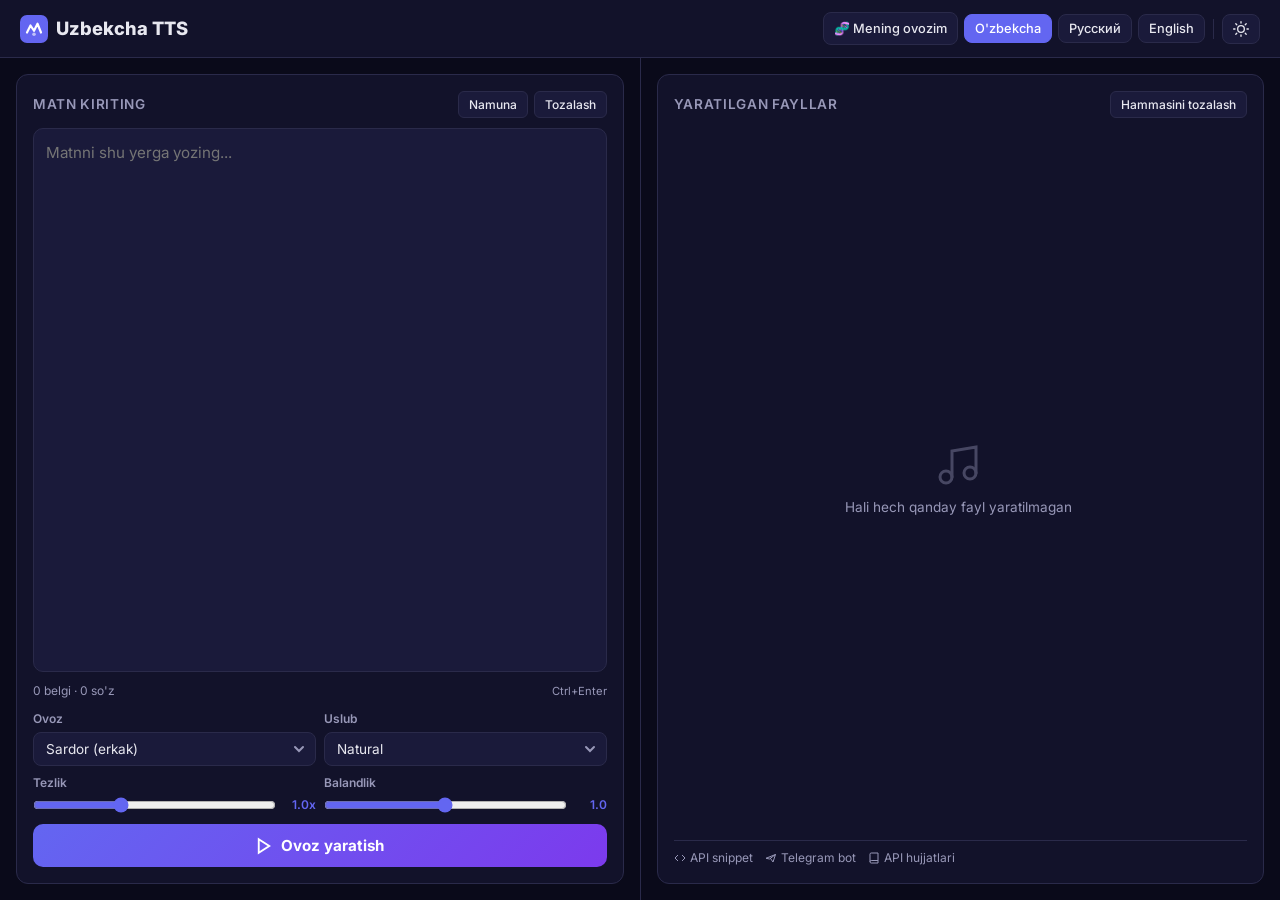
==== commit 5b1faae3: "Add files via upload" ====
--- a/index.html
+++ b/index.html
@@ -151,6 +151,7 @@
     <span>Uzbekcha TTS</span>
   </div>
   <div class="header-controls">
+    <a class="hdr-btn" href="/clone" title="O'z ovozingizda gapirtirish" style="text-decoration:none;color:inherit">🧬 Mening ovozim</a>
     <button class="hdr-btn lang-btn active" data-lang="uz">O'zbekcha</button>
     <button class="hdr-btn lang-btn" data-lang="ru">Русский</button>
     <button class="hdr-btn lang-btn" data-lang="en">English</button>
